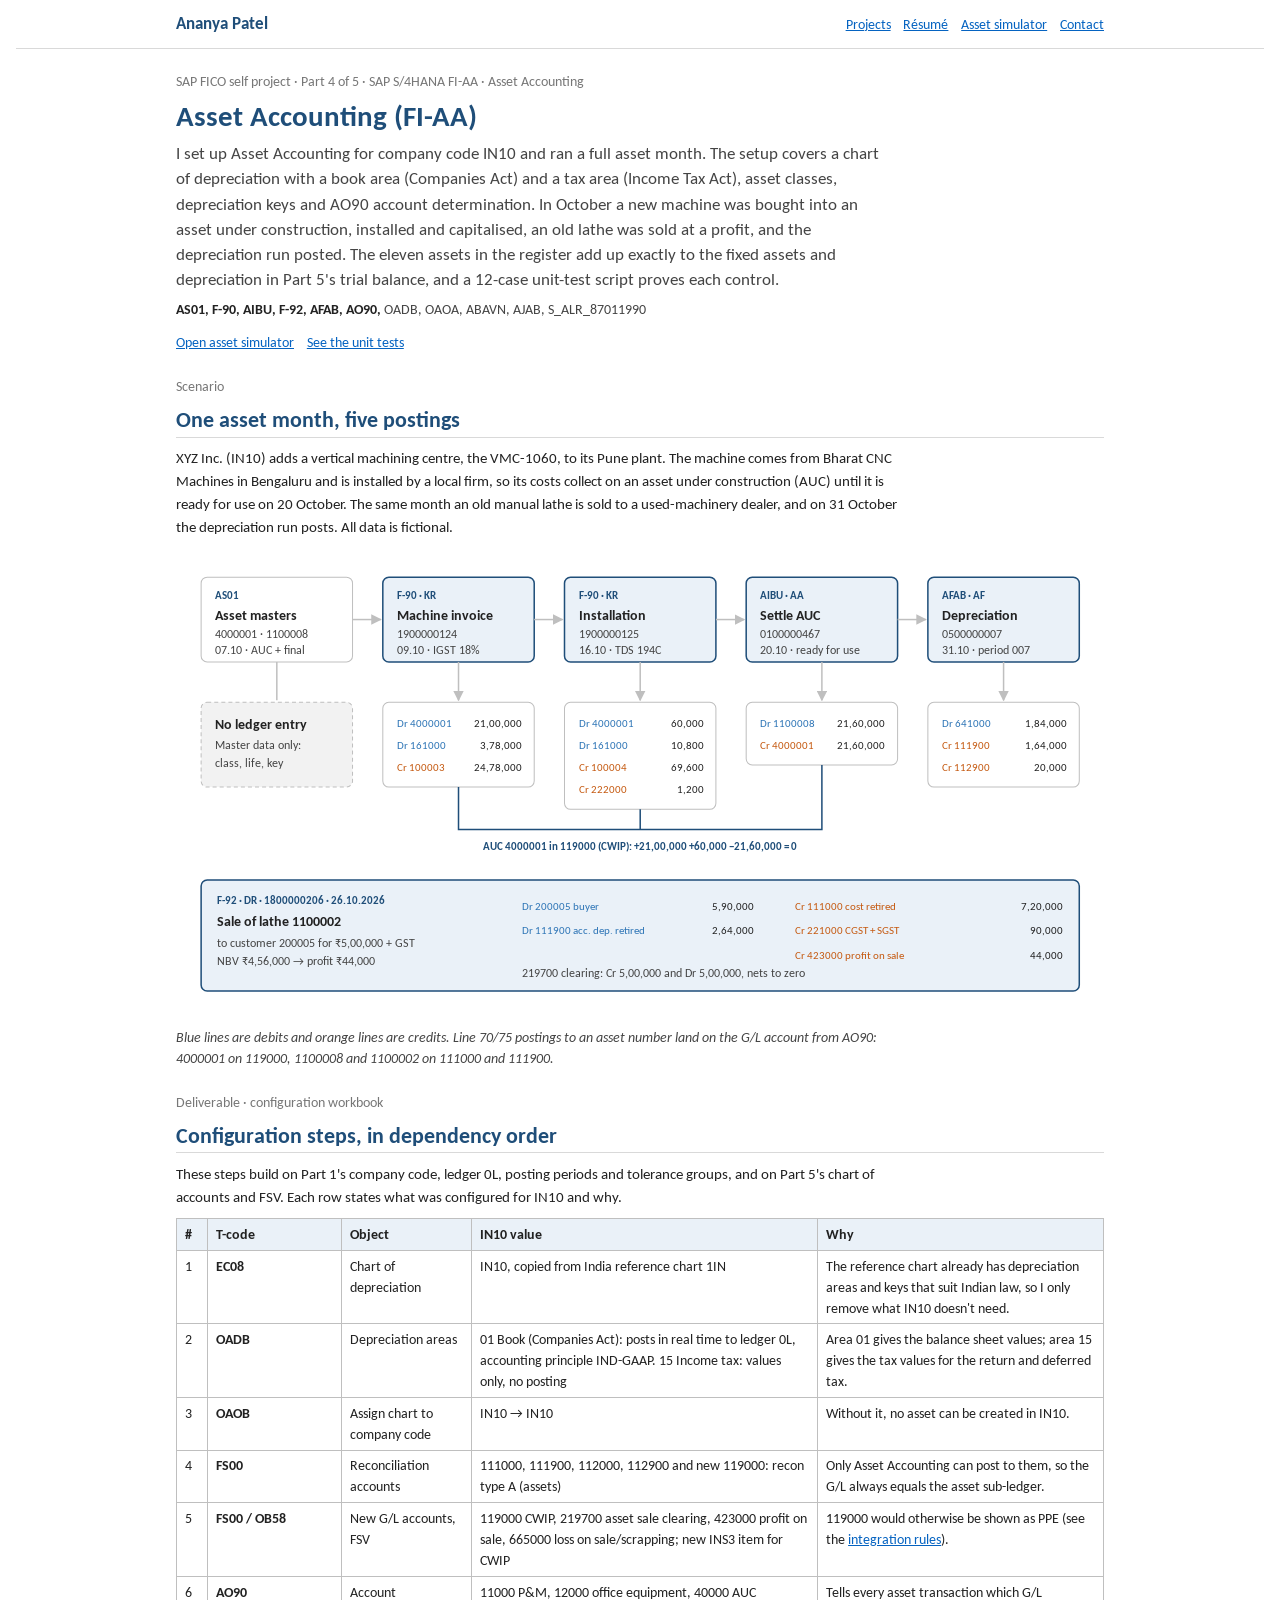
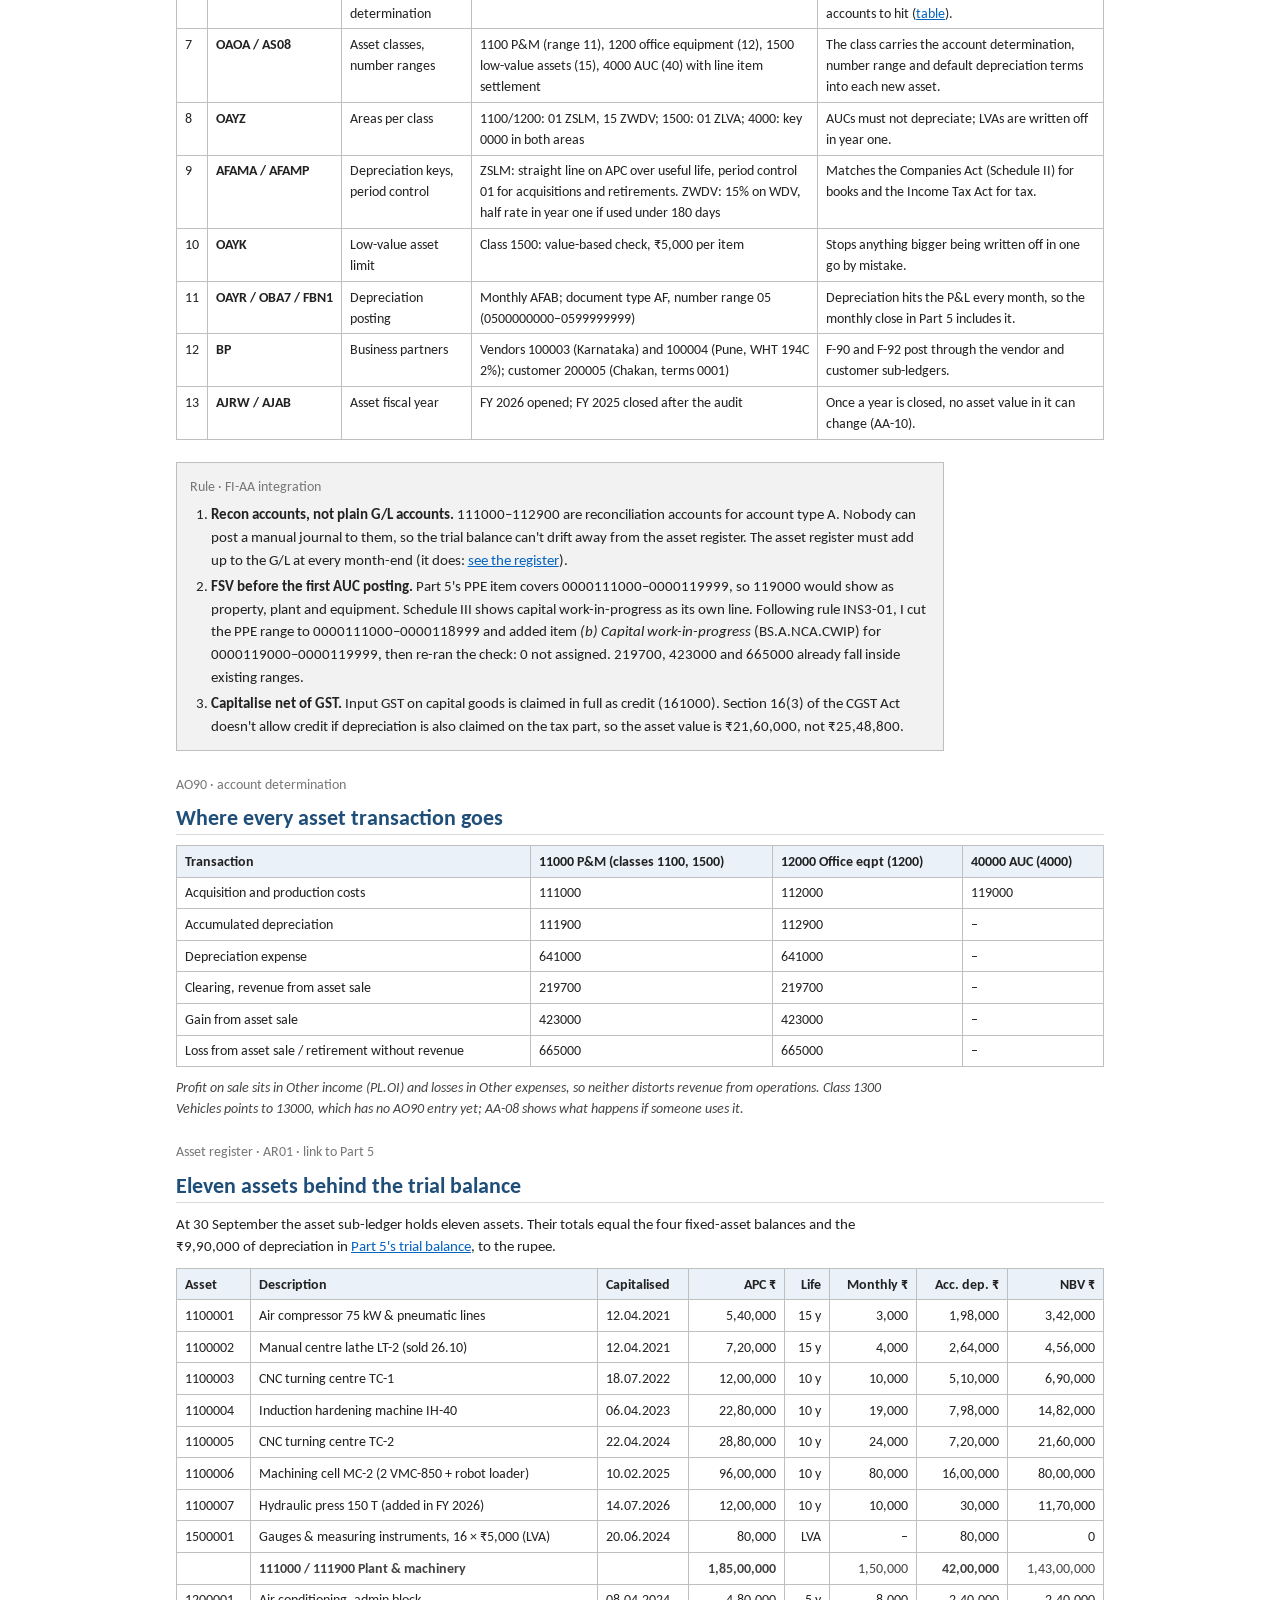
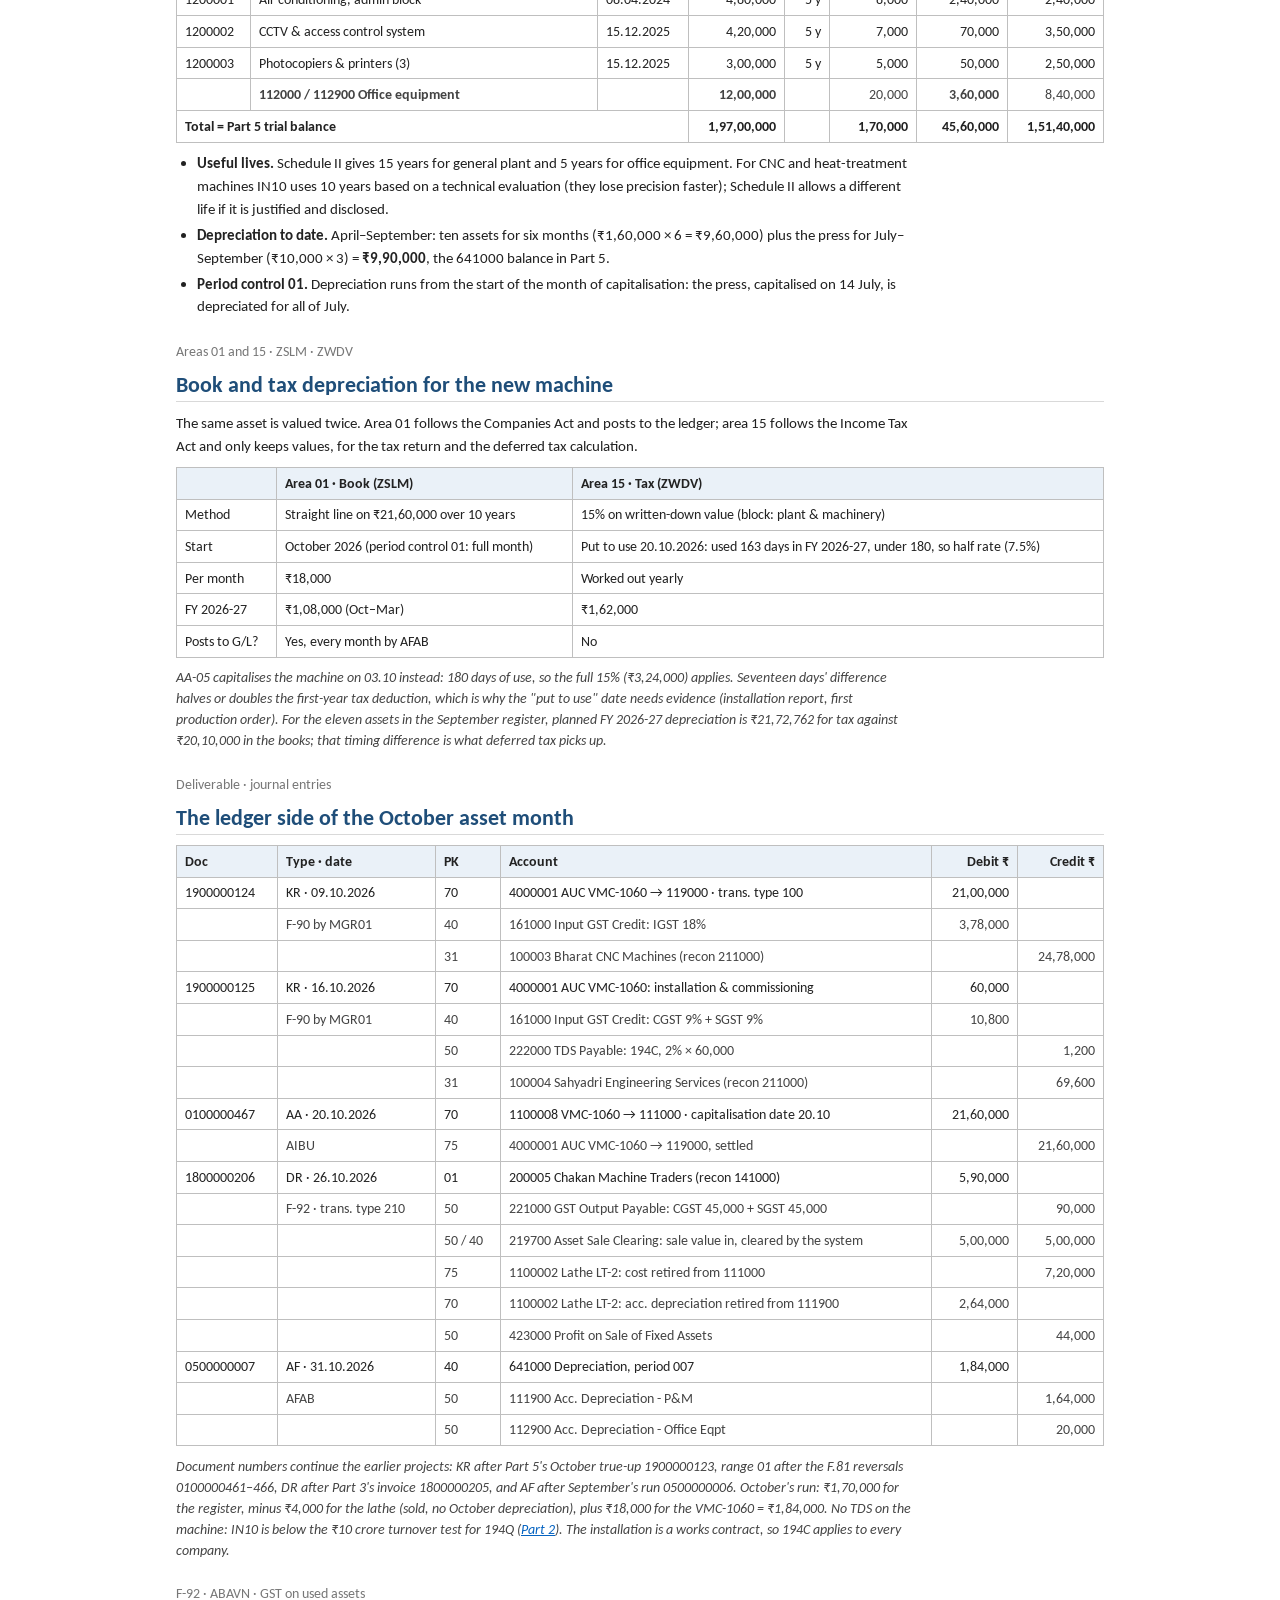
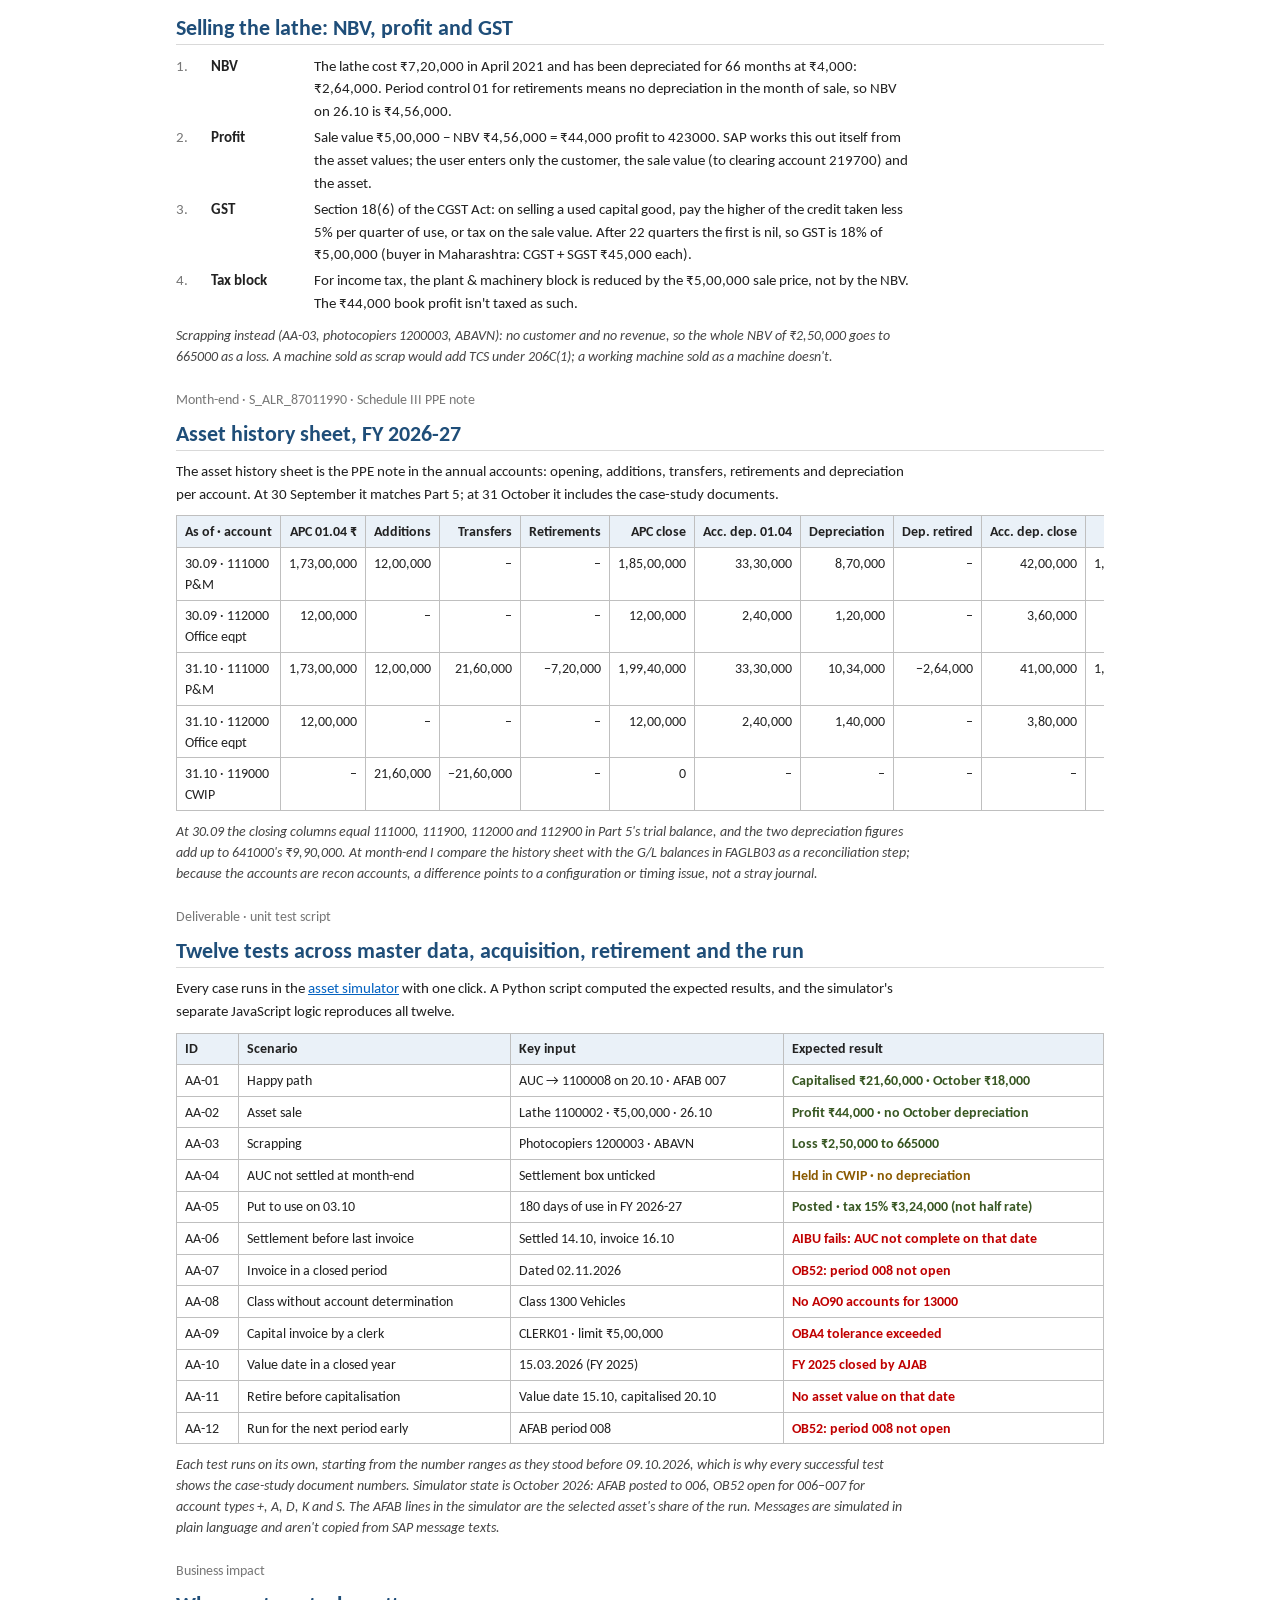
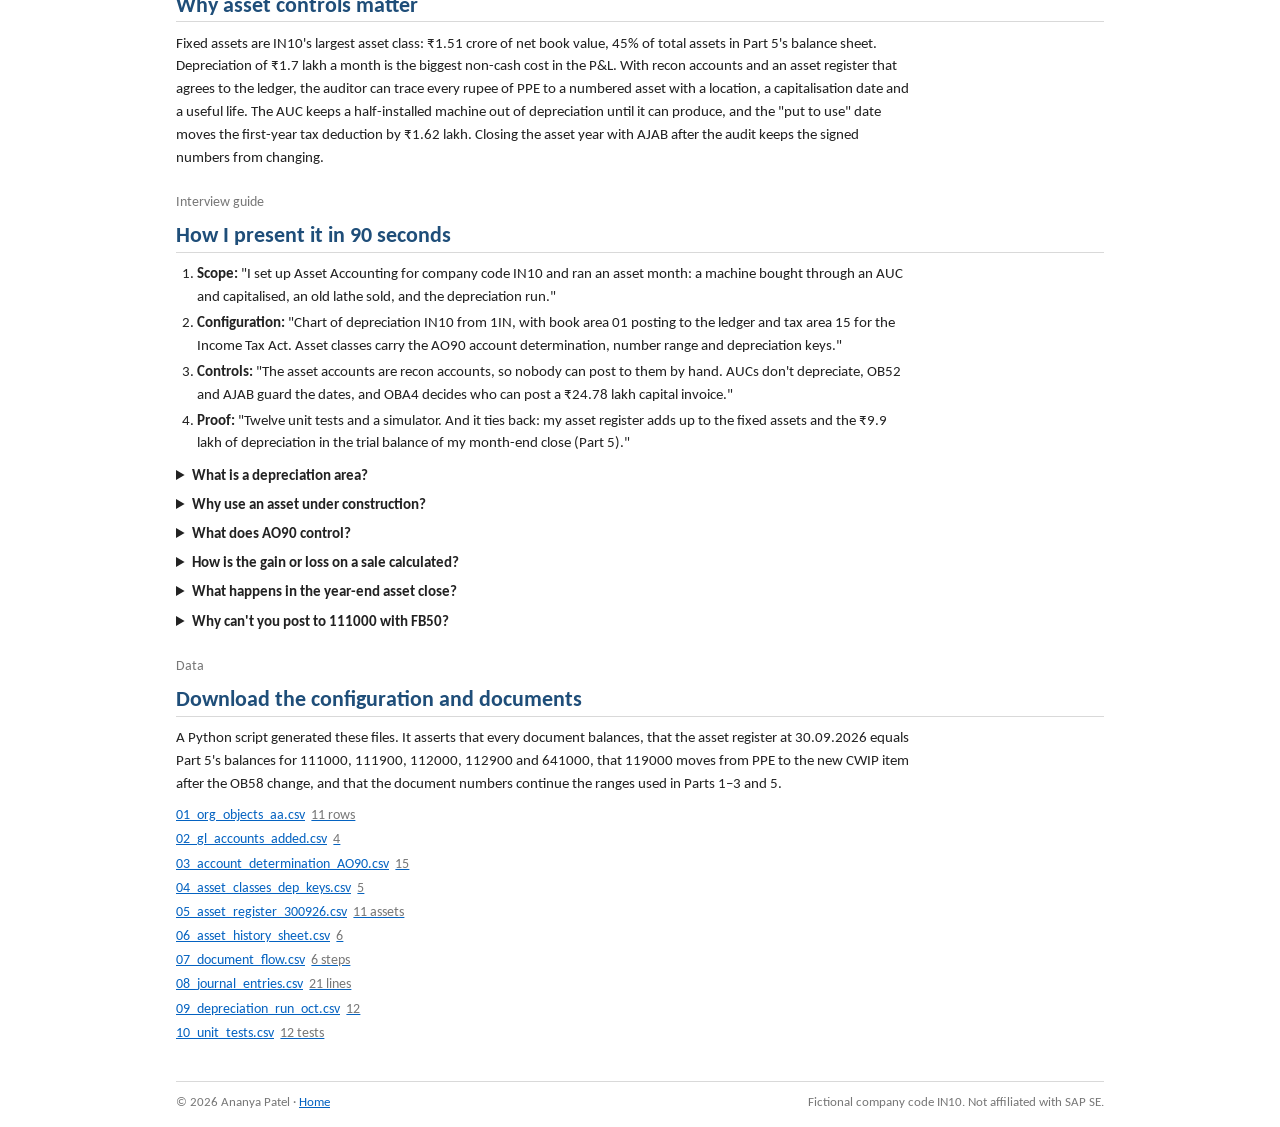
==== projects/asset-accounting/index.html @ 315d62d1 "Add Parts 3-4 and gold research, restructure as one SAP self project - Add order-to-cash and asset a" ====
<!doctype html>
<html lang="en">
<head>
<meta charset="utf-8">
<meta name="viewport" content="width=device-width, initial-scale=1, viewport-fit=cover">
<title>Asset Accounting · Ananya Patel</title>
<meta name="description" content="SAP S/4HANA case study: asset accounting for company code IN10, with chart of depreciation, book and tax areas, AO90 account determination, an asset bought through an AUC and settled, an asset sale, the AFAB depreciation run, an asset register tied to the trial balance and a 12-case unit-test script.">
<link rel="stylesheet" href="https://fonts.googleapis.com/css2?family=Carlito:ital,wght@0,400;0,700;1,400&display=swap">
<link rel="stylesheet" href="../../assets/css/style.css">
<script src="../../assets/js/main.js"></script>
<style>
  :root { --warning-text: #8a5a00; }
  @media (prefers-color-scheme: dark) { :root:not([data-theme="light"]) { --warning-text: #fab219; } }
  :root[data-theme="dark"] { --warning-text: #fab219; }
  .flow { min-width: 720px; display: block; width: 100%; height: auto; }
  .flow .box { fill: var(--surface); stroke: var(--rule-strong); stroke-width: 1; }
  .flow .box.key { fill: var(--accent-wash); stroke: var(--accent); stroke-width: 1.5; }
  .flow .box.ref { fill: var(--surface-2); stroke: var(--rule-strong); stroke-dasharray: 4 3; }
  .flow .t1 { fill: var(--ink); font: 600 14px var(--f-body); }
  .flow .t2 { fill: var(--ink-2); font: 400 12px var(--f-body); }
  .flow .tc { fill: var(--accent); font: 600 11px var(--f-mono); }
  .flow .m { fill: var(--ink); font: 400 11.5px var(--f-mono); }
  .flow .m.dr { fill: var(--debit); } .flow .m.cr { fill: var(--credit); }
  .flow .edge { stroke: var(--rule-strong); stroke-width: 1.5; fill: none; }
  .flow .edge.key { stroke: var(--accent); }
  .flow .arrow { fill: var(--rule-strong); }
  .res-posted { color: var(--good-text); font-weight: 600; }
  .res-warn { color: var(--warning-text); font-weight: 600; }
  .res-error { color: var(--critical); font-weight: 600; }
  table.data tr.sub td { color: var(--ink-2); }
  .flow .m { font-size: 10.5px; }
</style>
</head>
<body>

<header class="site-header">
  <div class="wrap">
    <a class="brand" href="../../">Ananya Patel<span>.</span></a>
    <nav class="nav" aria-label="Main">
      <a href="../../#projects">Projects</a>
      <a href="../../resume.html" class="hide-sm">Résumé</a>
      <a href="simulator.html">Asset simulator</a>
      <a href="../../#contact" class="hide-sm">Contact</a>
    </nav>
  </div>
</header>

<main>
  <section class="cs-hero">
    <div class="wrap">
      <p class="eyebrow">SAP FICO self project · Part 4 of 5 · SAP S/4HANA FI-AA · Asset Accounting</p>
      <h1>Asset Accounting (FI-AA)</h1>
      <p class="muted prose" style="font-size:var(--t-lg)">I set up Asset Accounting for company code IN10 and ran a full asset month. The setup covers a chart of depreciation with a book area (Companies Act) and a tax area (Income Tax Act), asset classes, depreciation keys and AO90 account determination. In October a new machine was bought into an asset under construction, installed and capitalised, an old lathe was sold at a profit, and the depreciation run posted. The eleven assets in the register add up exactly to the fixed assets and depreciation in Part 5's trial balance, and a 12-case unit-test script proves each control.</p>
      <div class="cs-meta">
        <span class="chip strong">AS01</span><span class="chip strong">F-90</span><span class="chip strong">AIBU</span><span class="chip strong">F-92</span><span class="chip strong">AFAB</span>
        <span class="chip strong">AO90</span><span class="chip">OADB</span><span class="chip">OAOA</span><span class="chip">ABAVN</span><span class="chip">AJAB</span><span class="chip">S_ALR_87011990</span>
      </div>
      <div class="hero-actions">
        <a class="btn btn-primary" href="simulator.html">Open asset simulator</a>
        <a class="btn btn-ghost" href="#tests">See the unit tests</a>
      </div>
    </div>
  </section>

  <div class="wrap cs-layout">
    <nav class="toc" aria-label="On this page">
      <a href="#flow">Document flow</a>
      <a href="#workbook">Configuration workbook</a>
      <a href="#rules">Integration rules</a>
      <a href="#ao90">Account determination</a>
      <a href="#register">Asset register</a>
      <a href="#depreciation">Book vs tax depreciation</a>
      <a href="#postings">Journal entries</a>
      <a href="#sale">Asset sale</a>
      <a href="#history">Asset history sheet</a>
      <a href="#tests">Unit test script</a>
      <a href="#business">Business impact</a>
      <a href="#interview">Interview guide</a>
      <a href="#data">Data</a>
    </nav>

    <article>
      <!-- ============================================================ -->
      <div class="cs-section" id="flow">
        <p class="eyebrow">Scenario</p>
        <h2>One asset month, five postings</h2>
        <p>XYZ Inc. (IN10) adds a vertical machining centre, the VMC-1060, to its Pune plant. The machine comes from Bharat CNC Machines in Bengaluru and is installed by a local firm, so its costs collect on an asset under construction (AUC) until it is ready for use on 20 October. The same month an old manual lathe is sold to a used-machinery dealer, and on 31 October the depreciation run posts. All data is fictional.</p>
        <div class="table-wrap" style="padding:var(--s-4)">
          <svg class="flow" viewBox="0 0 894 440" role="img" aria-labelledby="flow-title flow-desc">
            <title id="flow-title">Asset accounting documents for October 2026</title>
            <desc id="flow-desc">Asset masters are created with AS01 and make no ledger entry. The machine invoice 1900000124 debits AUC 4000001 21,00,000 and input GST 3,78,000 and credits vendor 100003 24,78,000. The installation invoice 1900000125 debits the AUC 60,000 and input GST 10,800 and credits the vendor 69,600 and TDS payable 1,200. Settlement 0100000467 moves 21,60,000 from the AUC to asset 1100008, so capital work-in-progress returns to zero. The depreciation run 0500000007 debits depreciation 1,84,000. Separately, sale 1800000206 debits the buyer 5,90,000, retires the lathe's cost of 7,20,000 and accumulated depreciation of 2,64,000, credits output GST 90,000 and books a profit of 44,000.</desc>
            <defs><marker id="ah" viewBox="0 0 10 10" refX="9" refY="5" markerWidth="7" markerHeight="7" orient="auto-start-reverse"><path class="arrow" d="M0,0 L10,5 L0,10 z"/></marker></defs>

            <rect class="box" x="12" y="16" width="150" height="84" rx="6"/>
            <text class="tc" x="26" y="38">AS01</text>
            <text class="t1" x="26" y="58">Asset masters</text>
            <text class="t2" x="26" y="76">4000001 · 1100008</text>
            <text class="t2" x="26" y="92">07.10 · AUC + final</text>

            <path class="edge" d="M162 58 H190" marker-end="url(#ah)"/>
            <rect class="box key" x="192" y="16" width="150" height="84" rx="6"/>
            <text class="tc" x="206" y="38">F-90 · KR</text>
            <text class="t1" x="206" y="58">Machine invoice</text>
            <text class="t2" x="206" y="76">1900000124</text>
            <text class="t2" x="206" y="92">09.10 · IGST 18%</text>

            <path class="edge" d="M342 58 H370" marker-end="url(#ah)"/>
            <rect class="box key" x="372" y="16" width="150" height="84" rx="6"/>
            <text class="tc" x="386" y="38">F-90 · KR</text>
            <text class="t1" x="386" y="58">Installation</text>
            <text class="t2" x="386" y="76">1900000125</text>
            <text class="t2" x="386" y="92">16.10 · TDS 194C</text>

            <path class="edge" d="M522 58 H550" marker-end="url(#ah)"/>
            <rect class="box key" x="552" y="16" width="150" height="84" rx="6"/>
            <text class="tc" x="566" y="38">AIBU · AA</text>
            <text class="t1" x="566" y="58">Settle AUC</text>
            <text class="t2" x="566" y="76">0100000467</text>
            <text class="t2" x="566" y="92">20.10 · ready for use</text>

            <path class="edge" d="M702 58 H730" marker-end="url(#ah)"/>
            <rect class="box key" x="732" y="16" width="150" height="84" rx="6"/>
            <text class="tc" x="746" y="38">AFAB · AF</text>
            <text class="t1" x="746" y="58">Depreciation</text>
            <text class="t2" x="746" y="76">0500000007</text>
            <text class="t2" x="746" y="92">31.10 · period 007</text>

            <path class="edge" d="M87 100 V138"/>
            <rect class="box ref" x="12" y="140" width="150" height="84" rx="6"/>
            <text class="t1" x="26" y="166">No ledger entry</text>
            <text class="t2" x="26" y="186">Master data only:</text>
            <text class="t2" x="26" y="204">class, life, key</text>

            <path class="edge" d="M267 100 V138" marker-end="url(#ah)"/>
            <rect class="box" x="192" y="140" width="150" height="84" rx="6"/>
            <text class="m dr" x="206" y="164">Dr 4000001</text><text class="m" x="330" y="164" text-anchor="end">21,00,000</text>
            <text class="m dr" x="206" y="186">Dr 161000</text><text class="m" x="330" y="186" text-anchor="end">3,78,000</text>
            <text class="m cr" x="206" y="208">Cr 100003</text><text class="m" x="330" y="208" text-anchor="end">24,78,000</text>

            <path class="edge" d="M447 100 V138" marker-end="url(#ah)"/>
            <rect class="box" x="372" y="140" width="150" height="106" rx="6"/>
            <text class="m dr" x="386" y="164">Dr 4000001</text><text class="m" x="510" y="164" text-anchor="end">60,000</text>
            <text class="m dr" x="386" y="186">Dr 161000</text><text class="m" x="510" y="186" text-anchor="end">10,800</text>
            <text class="m cr" x="386" y="208">Cr 100004</text><text class="m" x="510" y="208" text-anchor="end">69,600</text>
            <text class="m cr" x="386" y="230">Cr 222000</text><text class="m" x="510" y="230" text-anchor="end">1,200</text>

            <path class="edge" d="M627 100 V138" marker-end="url(#ah)"/>
            <rect class="box" x="552" y="140" width="150" height="62" rx="6"/>
            <text class="m dr" x="566" y="164">Dr 1100008</text><text class="m" x="690" y="164" text-anchor="end">21,60,000</text>
            <text class="m cr" x="566" y="186">Cr 4000001</text><text class="m" x="690" y="186" text-anchor="end">21,60,000</text>

            <path class="edge" d="M807 100 V138" marker-end="url(#ah)"/>
            <rect class="box" x="732" y="140" width="150" height="84" rx="6"/>
            <text class="m dr" x="746" y="164">Dr 641000</text><text class="m" x="870" y="164" text-anchor="end">1,84,000</text>
            <text class="m cr" x="746" y="186">Cr 111900</text><text class="m" x="870" y="186" text-anchor="end">1,64,000</text>
            <text class="m cr" x="746" y="208">Cr 112900</text><text class="m" x="870" y="208" text-anchor="end">20,000</text>

            <path class="edge key" d="M267 224 V266 H627 V202"/>
            <path class="edge key" d="M447 246 V266"/>
            <text class="tc" x="447" y="286" text-anchor="middle">AUC 4000001 in 119000 (CWIP): +21,00,000 +60,000 −21,60,000 = 0</text>

            <rect class="box key" x="12" y="316" width="870" height="110" rx="6"/>
            <text class="tc" x="28" y="340">F-92 · DR · 1800000206 · 26.10.2026</text>
            <text class="t1" x="28" y="362">Sale of lathe 1100002</text>
            <text class="t2" x="28" y="382">to customer 200005 for ₹5,00,000 + GST</text>
            <text class="t2" x="28" y="400">NBV ₹4,56,000 → profit ₹44,000</text>
            <text class="m dr" x="330" y="346">Dr 200005 buyer</text><text class="m" x="560" y="346" text-anchor="end">5,90,000</text>
            <text class="m dr" x="330" y="370">Dr 111900 acc. dep. retired</text><text class="m" x="560" y="370" text-anchor="end">2,64,000</text>
            <text class="m cr" x="600" y="346">Cr 111000 cost retired</text><text class="m" x="866" y="346" text-anchor="end">7,20,000</text>
            <text class="m cr" x="600" y="370">Cr 221000 CGST + SGST</text><text class="m" x="866" y="370" text-anchor="end">90,000</text>
            <text class="m cr" x="600" y="394">Cr 423000 profit on sale</text><text class="m" x="866" y="394" text-anchor="end">44,000</text>
            <text class="t2" x="330" y="412">219700 clearing: Cr 5,00,000 and Dr 5,00,000, nets to zero</text>
          </svg>
        </div>
        <p class="note">Blue lines are debits and orange lines are credits. Line 70/75 postings to an asset number land on the G/L account from AO90: 4000001 on 119000, 1100008 and 1100002 on 111000 and 111900.</p>
      </div>

      <!-- ============================================================ -->
      <div class="cs-section" id="workbook">
        <p class="eyebrow">Deliverable · configuration workbook</p>
        <h2>Configuration steps, in dependency order</h2>
        <p>These steps build on Part 1's company code, ledger 0L, posting periods and tolerance groups, and on Part 5's chart of accounts and FSV. Each row states what was configured for IN10 and why.</p>
        <div class="table-wrap"><table class="data">
          <thead><tr><th>#</th><th>T-code</th><th>Object</th><th>IN10 value</th><th>Why</th></tr></thead>
          <tbody>
            <tr><td>1</td><td class="tc">EC08</td><td>Chart of depreciation</td><td>IN10, copied from India reference chart 1IN</td><td>The reference chart already has depreciation areas and keys that suit Indian law, so I only remove what IN10 doesn't need.</td></tr>
            <tr><td>2</td><td class="tc">OADB</td><td>Depreciation areas</td><td>01 Book (Companies Act): posts in real time to ledger 0L, accounting principle IND-GAAP. 15 Income tax: values only, no posting</td><td>Area 01 gives the balance sheet values; area 15 gives the tax values for the return and deferred tax.</td></tr>
            <tr><td>3</td><td class="tc">OAOB</td><td>Assign chart to company code</td><td>IN10 → IN10</td><td>Without it, no asset can be created in IN10.</td></tr>
            <tr><td>4</td><td class="tc">FS00</td><td>Reconciliation accounts</td><td>111000, 111900, 112000, 112900 and new 119000: recon type A (assets)</td><td>Only Asset Accounting can post to them, so the G/L always equals the asset sub-ledger.</td></tr>
            <tr><td>5</td><td class="tc">FS00 / OB58</td><td>New G/L accounts, FSV</td><td>119000 CWIP, 219700 asset sale clearing, 423000 profit on sale, 665000 loss on sale/scrapping; new INS3 item for CWIP</td><td>119000 would otherwise be shown as PPE (see the <a href="#rules">integration rules</a>).</td></tr>
            <tr><td>6</td><td class="tc">AO90</td><td>Account determination</td><td>11000 P&amp;M, 12000 office equipment, 40000 AUC</td><td>Tells every asset transaction which G/L accounts to hit (<a href="#ao90">table</a>).</td></tr>
            <tr><td>7</td><td class="tc">OAOA / AS08</td><td>Asset classes, number ranges</td><td>1100 P&amp;M (range 11), 1200 office equipment (12), 1500 low-value assets (15), 4000 AUC (40) with line item settlement</td><td>The class carries the account determination, number range and default depreciation terms into each new asset.</td></tr>
            <tr><td>8</td><td class="tc">OAYZ</td><td>Areas per class</td><td>1100/1200: 01 ZSLM, 15 ZWDV; 1500: 01 ZLVA; 4000: key 0000 in both areas</td><td>AUCs must not depreciate; LVAs are written off in year one.</td></tr>
            <tr><td>9</td><td class="tc">AFAMA / AFAMP</td><td>Depreciation keys, period control</td><td>ZSLM: straight line on APC over useful life, period control 01 for acquisitions and retirements. ZWDV: 15% on WDV, half rate in year one if used under 180 days</td><td>Matches the Companies Act (Schedule II) for books and the Income Tax Act for tax.</td></tr>
            <tr><td>10</td><td class="tc">OAYK</td><td>Low-value asset limit</td><td>Class 1500: value-based check, ₹5,000 per item</td><td>Stops anything bigger being written off in one go by mistake.</td></tr>
            <tr><td>11</td><td class="tc">OAYR / OBA7 / FBN1</td><td>Depreciation posting</td><td>Monthly AFAB; document type AF, number range 05 (0500000000–0599999999)</td><td>Depreciation hits the P&amp;L every month, so the monthly close in Part 5 includes it.</td></tr>
            <tr><td>12</td><td class="tc">BP</td><td>Business partners</td><td>Vendors 100003 (Karnataka) and 100004 (Pune, WHT 194C 2%); customer 200005 (Chakan, terms 0001)</td><td>F-90 and F-92 post through the vendor and customer sub-ledgers.</td></tr>
            <tr><td>13</td><td class="tc">AJRW / AJAB</td><td>Asset fiscal year</td><td>FY 2026 opened; FY 2025 closed after the audit</td><td>Once a year is closed, no asset value in it can change (AA-10).</td></tr>
          </tbody>
        </table></div>
      </div>

      <!-- ============================================================ -->
      <div class="cs-section" id="rules">
        <div class="callout">
          <p class="eyebrow">Rule · FI-AA integration</p>
          <ol>
            <li><b>Recon accounts, not plain G/L accounts.</b> 111000–112900 are reconciliation accounts for account type A. Nobody can post a manual journal to them, so the trial balance can't drift away from the asset register. The asset register must add up to the G/L at every month-end (it does: <a href="#register">see the register</a>).</li>
            <li><b>FSV before the first AUC posting.</b> Part 5's PPE item covers 0000111000–0000119999, so 119000 would show as property, plant and equipment. Schedule III shows capital work-in-progress as its own line. Following rule INS3-01, I cut the PPE range to 0000111000–0000118999 and added item <i>(b) Capital work-in-progress</i> (BS.A.NCA.CWIP) for 0000119000–0000119999, then re-ran the check: 0 not assigned. 219700, 423000 and 665000 already fall inside existing ranges.</li>
            <li><b>Capitalise net of GST.</b> Input GST on capital goods is claimed in full as credit (161000). Section 16(3) of the CGST Act doesn't allow credit if depreciation is also claimed on the tax part, so the asset value is ₹21,60,000, not ₹25,48,800.</li>
          </ol>
        </div>
      </div>

      <!-- ============================================================ -->
      <div class="cs-section" id="ao90">
        <p class="eyebrow">AO90 · account determination</p>
        <h2>Where every asset transaction goes</h2>
        <div class="table-wrap"><table class="data">
          <thead><tr><th>Transaction</th><th>11000 P&amp;M (classes 1100, 1500)</th><th>12000 Office eqpt (1200)</th><th>40000 AUC (4000)</th></tr></thead>
          <tbody>
            <tr><td>Acquisition and production costs</td><td class="acct">111000</td><td class="acct">112000</td><td class="acct">119000</td></tr>
            <tr><td>Accumulated depreciation</td><td class="acct">111900</td><td class="acct">112900</td><td>–</td></tr>
            <tr><td>Depreciation expense</td><td class="acct">641000</td><td class="acct">641000</td><td>–</td></tr>
            <tr><td>Clearing, revenue from asset sale</td><td class="acct">219700</td><td class="acct">219700</td><td>–</td></tr>
            <tr><td>Gain from asset sale</td><td class="acct">423000</td><td class="acct">423000</td><td>–</td></tr>
            <tr><td>Loss from asset sale / retirement without revenue</td><td class="acct">665000</td><td class="acct">665000</td><td>–</td></tr>
          </tbody>
        </table></div>
        <p class="note">Profit on sale sits in Other income (PL.OI) and losses in Other expenses, so neither distorts revenue from operations. Class 1300 Vehicles points to 13000, which has no AO90 entry yet; AA-08 shows what happens if someone uses it.</p>
      </div>

      <!-- ============================================================ -->
      <div class="cs-section" id="register">
        <p class="eyebrow">Asset register · AR01 · link to Part 5</p>
        <h2>Eleven assets behind the trial balance</h2>
        <p>At 30 September the asset sub-ledger holds eleven assets. Their totals equal the four fixed-asset balances and the ₹9,90,000 of depreciation in <a href="../fsv-month-end-close/#data">Part 5's trial balance</a>, to the rupee.</p>
        <div class="table-wrap"><table class="data">
          <thead><tr><th>Asset</th><th>Description</th><th>Capitalised</th><th class="num">APC ₹</th><th class="num">Life</th><th class="num">Monthly ₹</th><th class="num">Acc. dep. ₹</th><th class="num">NBV ₹</th></tr></thead>
          <tbody>
            <tr><td class="acct">1100001</td><td>Air compressor 75 kW &amp; pneumatic lines</td><td>12.04.2021</td><td class="num acct">5,40,000</td><td class="num">15 y</td><td class="num acct">3,000</td><td class="num acct">1,98,000</td><td class="num acct">3,42,000</td></tr>
            <tr><td class="acct">1100002</td><td>Manual centre lathe LT-2 (sold 26.10)</td><td>12.04.2021</td><td class="num acct">7,20,000</td><td class="num">15 y</td><td class="num acct">4,000</td><td class="num acct">2,64,000</td><td class="num acct">4,56,000</td></tr>
            <tr><td class="acct">1100003</td><td>CNC turning centre TC-1</td><td>18.07.2022</td><td class="num acct">12,00,000</td><td class="num">10 y</td><td class="num acct">10,000</td><td class="num acct">5,10,000</td><td class="num acct">6,90,000</td></tr>
            <tr><td class="acct">1100004</td><td>Induction hardening machine IH-40</td><td>06.04.2023</td><td class="num acct">22,80,000</td><td class="num">10 y</td><td class="num acct">19,000</td><td class="num acct">7,98,000</td><td class="num acct">14,82,000</td></tr>
            <tr><td class="acct">1100005</td><td>CNC turning centre TC-2</td><td>22.04.2024</td><td class="num acct">28,80,000</td><td class="num">10 y</td><td class="num acct">24,000</td><td class="num acct">7,20,000</td><td class="num acct">21,60,000</td></tr>
            <tr><td class="acct">1100006</td><td>Machining cell MC-2 (2 VMC-850 + robot loader)</td><td>10.02.2025</td><td class="num acct">96,00,000</td><td class="num">10 y</td><td class="num acct">80,000</td><td class="num acct">16,00,000</td><td class="num acct">80,00,000</td></tr>
            <tr><td class="acct">1100007</td><td>Hydraulic press 150 T (added in FY 2026)</td><td>14.07.2026</td><td class="num acct">12,00,000</td><td class="num">10 y</td><td class="num acct">10,000</td><td class="num acct">30,000</td><td class="num acct">11,70,000</td></tr>
            <tr><td class="acct">1500001</td><td>Gauges &amp; measuring instruments, 16 × ₹5,000 (LVA)</td><td>20.06.2024</td><td class="num acct">80,000</td><td class="num">LVA</td><td class="num acct">–</td><td class="num acct">80,000</td><td class="num acct">0</td></tr>
            <tr class="sub"><td></td><td><b>111000 / 111900 Plant &amp; machinery</b></td><td></td><td class="num acct"><b>1,85,00,000</b></td><td></td><td class="num acct">1,50,000</td><td class="num acct"><b>42,00,000</b></td><td class="num acct">1,43,00,000</td></tr>
            <tr><td class="acct">1200001</td><td>Air conditioning, admin block</td><td>08.04.2024</td><td class="num acct">4,80,000</td><td class="num">5 y</td><td class="num acct">8,000</td><td class="num acct">2,40,000</td><td class="num acct">2,40,000</td></tr>
            <tr><td class="acct">1200002</td><td>CCTV &amp; access control system</td><td>15.12.2025</td><td class="num acct">4,20,000</td><td class="num">5 y</td><td class="num acct">7,000</td><td class="num acct">70,000</td><td class="num acct">3,50,000</td></tr>
            <tr><td class="acct">1200003</td><td>Photocopiers &amp; printers (3)</td><td>15.12.2025</td><td class="num acct">3,00,000</td><td class="num">5 y</td><td class="num acct">5,000</td><td class="num acct">50,000</td><td class="num acct">2,50,000</td></tr>
            <tr class="sub"><td></td><td><b>112000 / 112900 Office equipment</b></td><td></td><td class="num acct"><b>12,00,000</b></td><td></td><td class="num acct">20,000</td><td class="num acct"><b>3,60,000</b></td><td class="num acct">8,40,000</td></tr>
          </tbody>
          <tfoot><tr><td colspan="3">Total = Part 5 trial balance</td><td class="num acct">1,97,00,000</td><td></td><td class="num acct">1,70,000</td><td class="num acct">45,60,000</td><td class="num acct">1,51,40,000</td></tr></tfoot>
        </table></div>
        <ul>
          <li><b>Useful lives.</b> Schedule II gives 15 years for general plant and 5 years for office equipment. For CNC and heat-treatment machines IN10 uses 10 years based on a technical evaluation (they lose precision faster); Schedule II allows a different life if it is justified and disclosed.</li>
          <li><b>Depreciation to date.</b> April–September: ten assets for six months (₹1,60,000 × 6 = ₹9,60,000) plus the press for July–September (₹10,000 × 3) = <b>₹9,90,000</b>, the 641000 balance in Part 5.</li>
          <li><b>Period control 01.</b> Depreciation runs from the start of the month of capitalisation: the press, capitalised on 14 July, is depreciated for all of July.</li>
        </ul>
      </div>

      <!-- ============================================================ -->
      <div class="cs-section" id="depreciation">
        <p class="eyebrow">Areas 01 and 15 · ZSLM · ZWDV</p>
        <h2>Book and tax depreciation for the new machine</h2>
        <p>The same asset is valued twice. Area 01 follows the Companies Act and posts to the ledger; area 15 follows the Income Tax Act and only keeps values, for the tax return and the deferred tax calculation.</p>
        <div class="table-wrap"><table class="data">
          <thead><tr><th></th><th>Area 01 · Book (ZSLM)</th><th>Area 15 · Tax (ZWDV)</th></tr></thead>
          <tbody>
            <tr><td>Method</td><td>Straight line on ₹21,60,000 over 10 years</td><td>15% on written-down value (block: plant &amp; machinery)</td></tr>
            <tr><td>Start</td><td>October 2026 (period control 01: full month)</td><td>Put to use 20.10.2026: used 163 days in FY 2026-27, under 180, so half rate (7.5%)</td></tr>
            <tr><td>Per month</td><td class="acct">₹18,000</td><td>Worked out yearly</td></tr>
            <tr><td>FY 2026-27</td><td class="acct">₹1,08,000 (Oct–Mar)</td><td class="acct">₹1,62,000</td></tr>
            <tr><td>Posts to G/L?</td><td>Yes, every month by AFAB</td><td>No</td></tr>
          </tbody>
        </table></div>
        <p class="note">AA-05 capitalises the machine on 03.10 instead: 180 days of use, so the full 15% (₹3,24,000) applies. Seventeen days' difference halves or doubles the first-year tax deduction, which is why the "put to use" date needs evidence (installation report, first production order). For the eleven assets in the September register, planned FY 2026-27 depreciation is ₹21,72,762 for tax against ₹20,10,000 in the books; that timing difference is what deferred tax picks up.</p>
      </div>

      <!-- ============================================================ -->
      <div class="cs-section" id="postings">
        <p class="eyebrow">Deliverable · journal entries</p>
        <h2>The ledger side of the October asset month</h2>
        <div class="table-wrap"><table class="data">
          <thead><tr><th>Doc</th><th>Type · date</th><th>PK</th><th>Account</th><th class="num">Debit ₹</th><th class="num">Credit ₹</th></tr></thead>
          <tbody>
            <tr><td class="acct">1900000124</td><td>KR · 09.10.2026</td><td class="acct">70</td><td><span class="acct">4000001</span> AUC VMC-1060 → 119000 · trans. type 100</td><td class="num acct">21,00,000</td><td></td></tr>
            <tr class="sub"><td></td><td>F-90 by MGR01</td><td class="acct">40</td><td><span class="acct">161000</span> Input GST Credit: IGST 18%</td><td class="num acct">3,78,000</td><td></td></tr>
            <tr class="sub"><td></td><td></td><td class="acct">31</td><td><span class="acct">100003</span> Bharat CNC Machines (recon 211000)</td><td></td><td class="num acct">24,78,000</td></tr>
            <tr><td class="acct">1900000125</td><td>KR · 16.10.2026</td><td class="acct">70</td><td><span class="acct">4000001</span> AUC VMC-1060: installation &amp; commissioning</td><td class="num acct">60,000</td><td></td></tr>
            <tr class="sub"><td></td><td>F-90 by MGR01</td><td class="acct">40</td><td><span class="acct">161000</span> Input GST Credit: CGST 9% + SGST 9%</td><td class="num acct">10,800</td><td></td></tr>
            <tr class="sub"><td></td><td></td><td class="acct">50</td><td><span class="acct">222000</span> TDS Payable: 194C, 2% × 60,000</td><td></td><td class="num acct">1,200</td></tr>
            <tr class="sub"><td></td><td></td><td class="acct">31</td><td><span class="acct">100004</span> Sahyadri Engineering Services (recon 211000)</td><td></td><td class="num acct">69,600</td></tr>
            <tr><td class="acct">0100000467</td><td>AA · 20.10.2026</td><td class="acct">70</td><td><span class="acct">1100008</span> VMC-1060 → 111000 · capitalisation date 20.10</td><td class="num acct">21,60,000</td><td></td></tr>
            <tr class="sub"><td></td><td>AIBU</td><td class="acct">75</td><td><span class="acct">4000001</span> AUC VMC-1060 → 119000, settled</td><td></td><td class="num acct">21,60,000</td></tr>
            <tr><td class="acct">1800000206</td><td>DR · 26.10.2026</td><td class="acct">01</td><td><span class="acct">200005</span> Chakan Machine Traders (recon 141000)</td><td class="num acct">5,90,000</td><td></td></tr>
            <tr class="sub"><td></td><td>F-92 · trans. type 210</td><td class="acct">50</td><td><span class="acct">221000</span> GST Output Payable: CGST 45,000 + SGST 45,000</td><td></td><td class="num acct">90,000</td></tr>
            <tr class="sub"><td></td><td></td><td class="acct">50 / 40</td><td><span class="acct">219700</span> Asset Sale Clearing: sale value in, cleared by the system</td><td class="num acct">5,00,000</td><td class="num acct">5,00,000</td></tr>
            <tr class="sub"><td></td><td></td><td class="acct">75</td><td><span class="acct">1100002</span> Lathe LT-2: cost retired from 111000</td><td></td><td class="num acct">7,20,000</td></tr>
            <tr class="sub"><td></td><td></td><td class="acct">70</td><td><span class="acct">1100002</span> Lathe LT-2: acc. depreciation retired from 111900</td><td class="num acct">2,64,000</td><td></td></tr>
            <tr class="sub"><td></td><td></td><td class="acct">50</td><td><span class="acct">423000</span> Profit on Sale of Fixed Assets</td><td></td><td class="num acct">44,000</td></tr>
            <tr><td class="acct">0500000007</td><td>AF · 31.10.2026</td><td class="acct">40</td><td><span class="acct">641000</span> Depreciation, period 007</td><td class="num acct">1,84,000</td><td></td></tr>
            <tr class="sub"><td></td><td>AFAB</td><td class="acct">50</td><td><span class="acct">111900</span> Acc. Depreciation - P&amp;M</td><td></td><td class="num acct">1,64,000</td></tr>
            <tr class="sub"><td></td><td></td><td class="acct">50</td><td><span class="acct">112900</span> Acc. Depreciation - Office Eqpt</td><td></td><td class="num acct">20,000</td></tr>
          </tbody>
        </table></div>
        <p class="note">Document numbers continue the earlier projects: KR after Part 5's October true-up 1900000123, range 01 after the F.81 reversals 0100000461–466, DR after Part 3's invoice 1800000205, and AF after September's run 0500000006. October's run: ₹1,70,000 for the register, minus ₹4,000 for the lathe (sold, no October depreciation), plus ₹18,000 for the VMC-1060 = ₹1,84,000. No TDS on the machine: IN10 is below the ₹10 crore turnover test for 194Q (<a href="../procure-to-pay/">Part 2</a>). The installation is a works contract, so 194C applies to every company.</p>
      </div>

      <!-- ============================================================ -->
      <div class="cs-section" id="sale">
        <p class="eyebrow">F-92 · ABAVN · GST on used assets</p>
        <h2>Selling the lathe: NBV, profit and GST</h2>
        <ol class="steps">
          <li><span class="tc">NBV</span><span>The lathe cost ₹7,20,000 in April 2021 and has been depreciated for 66 months at ₹4,000: ₹2,64,000. Period control 01 for retirements means no depreciation in the month of sale, so NBV on 26.10 is ₹4,56,000.</span></li>
          <li><span class="tc">Profit</span><span>Sale value ₹5,00,000 − NBV ₹4,56,000 = ₹44,000 profit to 423000. SAP works this out itself from the asset values; the user enters only the customer, the sale value (to clearing account 219700) and the asset.</span></li>
          <li><span class="tc">GST</span><span>Section 18(6) of the CGST Act: on selling a used capital good, pay the higher of the credit taken less 5% per quarter of use, or tax on the sale value. After 22 quarters the first is nil, so GST is 18% of ₹5,00,000 (buyer in Maharashtra: CGST + SGST ₹45,000 each).</span></li>
          <li><span class="tc">Tax block</span><span>For income tax, the plant &amp; machinery block is reduced by the ₹5,00,000 sale price, not by the NBV. The ₹44,000 book profit isn't taxed as such.</span></li>
        </ol>
        <p class="note">Scrapping instead (AA-03, photocopiers 1200003, ABAVN): no customer and no revenue, so the whole NBV of ₹2,50,000 goes to 665000 as a loss. A machine sold as <i>scrap</i> would add TCS under 206C(1); a working machine sold as a machine doesn't.</p>
      </div>

      <!-- ============================================================ -->
      <div class="cs-section" id="history">
        <p class="eyebrow">Month-end · S_ALR_87011990 · Schedule III PPE note</p>
        <h2>Asset history sheet, FY 2026-27</h2>
        <p>The asset history sheet is the PPE note in the annual accounts: opening, additions, transfers, retirements and depreciation per account. At 30 September it matches Part 5; at 31 October it includes the case-study documents.</p>
        <div class="table-wrap"><table class="data">
          <thead><tr><th>As of · account</th><th class="num">APC 01.04 ₹</th><th class="num">Additions</th><th class="num">Transfers</th><th class="num">Retirements</th><th class="num">APC close</th><th class="num">Acc. dep. 01.04</th><th class="num">Depreciation</th><th class="num">Dep. retired</th><th class="num">Acc. dep. close</th><th class="num">NBV</th></tr></thead>
          <tbody>
            <tr><td>30.09 · 111000 P&amp;M</td><td class="num acct">1,73,00,000</td><td class="num acct">12,00,000</td><td class="num acct">–</td><td class="num acct">–</td><td class="num acct">1,85,00,000</td><td class="num acct">33,30,000</td><td class="num acct">8,70,000</td><td class="num acct">–</td><td class="num acct">42,00,000</td><td class="num acct">1,43,00,000</td></tr>
            <tr><td>30.09 · 112000 Office eqpt</td><td class="num acct">12,00,000</td><td class="num acct">–</td><td class="num acct">–</td><td class="num acct">–</td><td class="num acct">12,00,000</td><td class="num acct">2,40,000</td><td class="num acct">1,20,000</td><td class="num acct">–</td><td class="num acct">3,60,000</td><td class="num acct">8,40,000</td></tr>
            <tr><td>31.10 · 111000 P&amp;M</td><td class="num acct">1,73,00,000</td><td class="num acct">12,00,000</td><td class="num acct">21,60,000</td><td class="num acct">−7,20,000</td><td class="num acct">1,99,40,000</td><td class="num acct">33,30,000</td><td class="num acct">10,34,000</td><td class="num acct">−2,64,000</td><td class="num acct">41,00,000</td><td class="num acct">1,58,40,000</td></tr>
            <tr><td>31.10 · 112000 Office eqpt</td><td class="num acct">12,00,000</td><td class="num acct">–</td><td class="num acct">–</td><td class="num acct">–</td><td class="num acct">12,00,000</td><td class="num acct">2,40,000</td><td class="num acct">1,40,000</td><td class="num acct">–</td><td class="num acct">3,80,000</td><td class="num acct">8,20,000</td></tr>
            <tr><td>31.10 · 119000 CWIP</td><td class="num acct">–</td><td class="num acct">21,60,000</td><td class="num acct">−21,60,000</td><td class="num acct">–</td><td class="num acct">0</td><td class="num acct">–</td><td class="num acct">–</td><td class="num acct">–</td><td class="num acct">–</td><td class="num acct">0</td></tr>
          </tbody>
        </table></div>
        <p class="note">At 30.09 the closing columns equal 111000, 111900, 112000 and 112900 in Part 5's trial balance, and the two depreciation figures add up to 641000's ₹9,90,000. At month-end I compare the history sheet with the G/L balances in FAGLB03 as a reconciliation step; because the accounts are recon accounts, a difference points to a configuration or timing issue, not a stray journal.</p>
      </div>

      <!-- ============================================================ -->
      <div class="cs-section" id="tests">
        <p class="eyebrow">Deliverable · unit test script</p>
        <h2>Twelve tests across master data, acquisition, retirement and the run</h2>
        <p>Every case runs in the <a href="simulator.html">asset simulator</a> with one click. A Python script computed the expected results, and the simulator's separate JavaScript logic reproduces all twelve.</p>
        <div class="table-wrap"><table class="data">
          <thead><tr><th>ID</th><th>Scenario</th><th>Key input</th><th>Expected result</th></tr></thead>
          <tbody>
            <tr><td class="acct">AA-01</td><td>Happy path</td><td>AUC → 1100008 on 20.10 · AFAB 007</td><td class="res-posted">Capitalised ₹21,60,000 · October ₹18,000</td></tr>
            <tr><td class="acct">AA-02</td><td>Asset sale</td><td>Lathe 1100002 · ₹5,00,000 · 26.10</td><td class="res-posted">Profit ₹44,000 · no October depreciation</td></tr>
            <tr><td class="acct">AA-03</td><td>Scrapping</td><td>Photocopiers 1200003 · ABAVN</td><td class="res-posted">Loss ₹2,50,000 to 665000</td></tr>
            <tr><td class="acct">AA-04</td><td>AUC not settled at month-end</td><td>Settlement box unticked</td><td class="res-warn">Held in CWIP · no depreciation</td></tr>
            <tr><td class="acct">AA-05</td><td>Put to use on 03.10</td><td>180 days of use in FY 2026-27</td><td class="res-posted">Posted · tax 15% ₹3,24,000 (not half rate)</td></tr>
            <tr><td class="acct">AA-06</td><td>Settlement before last invoice</td><td>Settled 14.10, invoice 16.10</td><td class="res-error">AIBU fails: AUC not complete on that date</td></tr>
            <tr><td class="acct">AA-07</td><td>Invoice in a closed period</td><td>Dated 02.11.2026</td><td class="res-error">OB52: period 008 not open</td></tr>
            <tr><td class="acct">AA-08</td><td>Class without account determination</td><td>Class 1300 Vehicles</td><td class="res-error">No AO90 accounts for 13000</td></tr>
            <tr><td class="acct">AA-09</td><td>Capital invoice by a clerk</td><td>CLERK01 · limit ₹5,00,000</td><td class="res-error">OBA4 tolerance exceeded</td></tr>
            <tr><td class="acct">AA-10</td><td>Value date in a closed year</td><td>15.03.2026 (FY 2025)</td><td class="res-error">FY 2025 closed by AJAB</td></tr>
            <tr><td class="acct">AA-11</td><td>Retire before capitalisation</td><td>Value date 15.10, capitalised 20.10</td><td class="res-error">No asset value on that date</td></tr>
            <tr><td class="acct">AA-12</td><td>Run for the next period early</td><td>AFAB period 008</td><td class="res-error">OB52: period 008 not open</td></tr>
          </tbody>
        </table></div>
        <p class="note">Each test runs on its own, starting from the number ranges as they stood before 09.10.2026, which is why every successful test shows the case-study document numbers. Simulator state is October 2026: AFAB posted to 006, OB52 open for 006–007 for account types +, A, D, K and S. The AFAB lines in the simulator are the selected asset's share of the run. Messages are simulated in plain language and aren't copied from SAP message texts.</p>
      </div>

      <!-- ============================================================ -->
      <div class="cs-section" id="business">
        <p class="eyebrow">Business impact</p>
        <h2>Why asset controls matter</h2>
        <p>Fixed assets are IN10's largest asset class: ₹1.51 crore of net book value, 45% of total assets in Part 5's balance sheet. Depreciation of ₹1.7 lakh a month is the biggest non-cash cost in the P&amp;L. With recon accounts and an asset register that agrees to the ledger, the auditor can trace every rupee of PPE to a numbered asset with a location, a capitalisation date and a useful life. The AUC keeps a half-installed machine out of depreciation until it can produce, and the "put to use" date moves the first-year tax deduction by ₹1.62 lakh. Closing the asset year with AJAB after the audit keeps the signed numbers from changing.</p>
      </div>

      <!-- ============================================================ -->
      <div class="cs-section" id="interview">
        <p class="eyebrow">Interview guide</p>
        <h2>How I present it in 90 seconds</h2>
        <ol>
          <li><b>Scope:</b> "I set up Asset Accounting for company code IN10 and ran an asset month: a machine bought through an AUC and capitalised, an old lathe sold, and the depreciation run."</li>
          <li><b>Configuration:</b> "Chart of depreciation IN10 from 1IN, with book area 01 posting to the ledger and tax area 15 for the Income Tax Act. Asset classes carry the AO90 account determination, number range and depreciation keys."</li>
          <li><b>Controls:</b> "The asset accounts are recon accounts, so nobody can post to them by hand. AUCs don't depreciate, OB52 and AJAB guard the dates, and OBA4 decides who can post a ₹24.78 lakh capital invoice."</li>
          <li><b>Proof:</b> "Twelve unit tests and a simulator. And it ties back: my asset register adds up to the fixed assets and the ₹9.9 lakh of depreciation in the trial balance of my month-end close (Part 5)."</li>
        </ol>
        <div class="qa">
          <details><summary>What is a depreciation area?</summary><p>A separate valuation of the same asset. Area 01 is the book value under the Companies Act and posts to the G/L; area 15 holds Income Tax Act values without posting. Each area has its own key, useful life and values.</p></details>
          <details><summary>Why use an asset under construction?</summary><p>While a machine is being installed, its costs aren't depreciable yet. Posting them to an AUC (depreciation key 0000, shown as capital work-in-progress) collects them in one place. IN10's AUC class manages line items, so when the machine is ready for use I enter a distribution rule in AIAB and settle with AIBU; depreciation on the final asset starts from that date. An AUC without line items would be moved with a transfer (ABUMN) instead.</p></details>
          <details><summary>What does AO90 control?</summary><p>For each account determination key it gives the G/L accounts for APC, accumulated depreciation, depreciation expense, and gains, losses and clearing on retirement. The asset class points to the key.</p></details>
          <details><summary>How is the gain or loss on a sale calculated?</summary><p>Sale value minus NBV on the value date. SAP retires the APC and accumulated depreciation (with depreciation up to the value date according to period control), compares them with the revenue and posts the difference to the gain or loss account.</p></details>
          <details><summary>What happens in the year-end asset close?</summary><p>AJRW opens the new asset fiscal year and carries values forward; it runs at the start of the year. AJAB closes the old year after the audit, so no posting can change it. Before AJAB: all AFAB runs posted, no AUC settlements pending, and the history sheet reconciled with the G/L.</p></details>
          <details><summary>Why can't you post to 111000 with FB50?</summary><p>It's a reconciliation account for account type A. Postings must come from Asset Accounting with an asset number, which keeps the sub-ledger and the G/L equal.</p></details>
        </div>
      </div>

      <!-- ============================================================ -->
      <div class="cs-section" id="data">
        <p class="eyebrow">Data</p>
        <h2>Download the configuration and documents</h2>
        <p>A Python script generated these files. It asserts that every document balances, that the asset register at 30.09.2026 equals Part 5's balances for 111000, 111900, 112000, 112900 and 641000, that 119000 moves from PPE to the new CWIP item after the OB58 change, and that the document numbers continue the ranges used in Parts 1–3 and 5.</p>
        <div class="downloads">
          <a href="data/01_org_objects_aa.csv">01_org_objects_aa.csv <span>11 rows</span></a>
          <a href="data/02_gl_accounts_added.csv">02_gl_accounts_added.csv <span>4</span></a>
          <a href="data/03_account_determination_AO90.csv">03_account_determination_AO90.csv <span>15</span></a>
          <a href="data/04_asset_classes_dep_keys.csv">04_asset_classes_dep_keys.csv <span>5</span></a>
          <a href="data/05_asset_register_300926.csv">05_asset_register_300926.csv <span>11 assets</span></a>
          <a href="data/06_asset_history_sheet.csv">06_asset_history_sheet.csv <span>6</span></a>
          <a href="data/07_document_flow.csv">07_document_flow.csv <span>6 steps</span></a>
          <a href="data/08_journal_entries.csv">08_journal_entries.csv <span>21 lines</span></a>
          <a href="data/09_depreciation_run_oct.csv">09_depreciation_run_oct.csv <span>12</span></a>
          <a href="data/10_unit_tests.csv">10_unit_tests.csv <span>12 tests</span></a>
        </div>
      </div>
    </article>
  </div>
</main>

<footer class="site-footer">
  <div class="wrap">
    <span>© <span data-year>2026</span> Ananya Patel · <a href="../../">Home</a></span>
    <span>Fictional company code IN10. Not affiliated with SAP SE.</span>
  </div>
</footer>
</body>
</html>
---- assets/css/style.css ----
/* Ananya Patel — portfolio. Plain, simple styling in Calibri. */
:root {
  color-scheme: light;
  --paper: #ffffff;
  --surface: #ffffff;
  --surface-2: #f2f2f2;
  --ink: #222222;
  --ink-2: #444444;
  --ink-3: #777777;
  --rule: #d9d9d9;
  --rule-strong: #bfbfbf;
  --accent: #1f4e79;
  --accent-ink: #ffffff;
  --accent-wash: #eaf1f8;
  --debit: #2e75b6;
  --credit: #c55a11;
  --good: #548235;
  --good-text: #385723;
  --critical: #c00000;
  --warning: #bf8f00;
  --shadow: none;

  --f-display: Calibri, Carlito, "Segoe UI", Arial, sans-serif;
  --f-body: Calibri, Carlito, "Segoe UI", Arial, sans-serif;
  --f-mono: Calibri, Carlito, "Segoe UI", Arial, sans-serif;

  --s-1: .2rem; --s-2: .4rem; --s-3: .6rem; --s-4: .8rem; --s-5: 1rem; --s-6: 1.4rem; --s-7: 1.8rem; --s-8: 2.4rem;
  --t-xs: .8rem; --t-sm: .875rem; --t-md: .95rem; --t-lg: 1.05rem; --t-xl: 1.2rem; --t-2xl: 1.35rem; --t-3xl: 1.8rem;
  --radius: 2px;
  --wrap: 58rem;
}

*, *::before, *::after { box-sizing: border-box; }
html { -webkit-text-size-adjust: 100%; }
body {
  margin: 0;
  background: var(--paper);
  color: var(--ink);
  font: 400 var(--t-md)/1.5 var(--f-body);
  padding-inline: 16px;
}
img { max-width: 100%; }
[hidden] { display: none !important; }
a { color: #0563c1; }
:focus-visible { outline: 2px solid var(--accent); outline-offset: 2px; }

.wrap { max-width: var(--wrap); margin-inline: auto; }
.prose { max-width: 44rem; }
.prose p, .prose li { color: var(--ink); }

h1, h2, h3, h4 { font-family: var(--f-display); line-height: 1.25; margin: 0; color: var(--accent); font-weight: 700; }
h1 { font-size: var(--t-3xl); }
h2 { font-size: var(--t-2xl); border-bottom: 1px solid var(--rule); padding-bottom: .2rem; }
h3 { font-size: var(--t-lg); color: var(--ink); }
h4 { font-size: var(--t-md); color: var(--ink); }
p { margin: 0; }
.eyebrow { font-size: var(--t-sm); color: var(--ink-3); }
.muted { color: var(--ink-2); }
.small { font-size: var(--t-sm); }
.mono, code, kbd { font-family: var(--f-mono); }
code { background: var(--surface-2); padding: 0 .25em; }
.num { font-variant-numeric: tabular-nums; text-align: right; white-space: nowrap; }

/* ---------- header ---------- */
.site-header { border-bottom: 1px solid var(--rule); }
.site-header .wrap { display: flex; align-items: center; gap: var(--s-4); min-height: 3rem; flex-wrap: wrap; }
.brand { font-weight: 700; font-size: var(--t-lg); color: var(--accent); text-decoration: none; }
.brand span { display: none; }
.nav { display: flex; gap: var(--s-4); margin-left: auto; flex-wrap: wrap; }
.nav a { font-size: var(--t-sm); }
.nav a[aria-current="page"] { color: var(--ink); text-decoration: none; font-weight: 700; }
.theme-btn[data-theme-toggle] { display: none; }
.theme-btn {
  border: 1px solid var(--rule-strong); background: var(--surface-2); color: var(--ink);
  font: 400 var(--t-xs)/1 var(--f-body); padding: .3rem .6rem; cursor: pointer;
}

/* ---------- sections ---------- */
section { padding-block: var(--s-7) 0; }
section > .wrap > header { display: grid; gap: var(--s-2); margin-bottom: var(--s-4); }
.site-footer { padding-block: var(--s-8) var(--s-5); color: var(--ink-3); font-size: var(--t-xs); }
.site-footer .wrap { border-top: 1px solid var(--rule); padding-top: var(--s-3); display: flex; gap: var(--s-4); flex-wrap: wrap; justify-content: space-between; }

/* ---------- hero ---------- */
.hero { padding-block: var(--s-6) 0; }
.hero .wrap { display: block; }
.hero-copy { display: grid; gap: var(--s-2); }
.hero-copy .lede { font-size: var(--t-md); color: var(--ink-2); max-width: 44rem; }
.hero-actions { display: flex; gap: var(--s-4); flex-wrap: wrap; margin-top: var(--s-2); }
.btn { font-size: var(--t-sm); }
.btn-primary, .btn-ghost { color: #0563c1; }

/* journal-entry box */
.je { border: 1px solid var(--rule-strong); font-size: var(--t-sm); overflow-x: auto; background: var(--surface); }
.je-head { display: flex; justify-content: space-between; gap: var(--s-3); padding: var(--s-2) var(--s-3); border-bottom: 1px solid var(--rule); color: var(--ink-2); font-size: var(--t-xs); flex-wrap: wrap; background: var(--surface-2); }
.je table { width: 100%; border-collapse: collapse; font-variant-numeric: tabular-nums; }
.je td, .je th { padding: .3rem var(--s-3); text-align: left; }
.je th { font-weight: 700; color: var(--ink-2); font-size: var(--t-xs); }
.je td:nth-child(n+3), .je th:nth-child(n+3) { text-align: right; }
.je tr.cr td:nth-child(2) { padding-left: 1.6rem; }
.je tfoot td { border-top: 1px solid var(--rule-strong); font-weight: 700; }
.je .ok { color: var(--good-text); }

/* ---------- about / skills ---------- */
.two-col { display: grid; grid-template-columns: minmax(0, 1fr) minmax(0, 1fr); gap: var(--s-7); }
@media (max-width: 760px) { .two-col { grid-template-columns: 1fr; gap: var(--s-5); } }
.skill-groups { display: grid; gap: var(--s-4); }
.skill-group { display: grid; gap: var(--s-1); }
.skill-group h3 { font-size: var(--t-md); }
.chips { display: block; font-size: var(--t-sm); color: var(--ink-2); }
.chip { display: inline; }
.chip:not(:last-child)::after { content: ", "; }
.chip.strong { font-weight: 700; color: var(--ink); }

/* ---------- timeline (experience / education) ---------- */
.timeline { display: grid; gap: var(--s-4); }
.tl-item { display: grid; grid-template-columns: 9rem minmax(0, 1fr); gap: var(--s-4); }
.tl-when { font-size: var(--t-sm); color: var(--ink-3); }
.tl-body { display: grid; gap: var(--s-1); }
.tl-body h3 { font-size: var(--t-md); }
.tl-body ul { margin: 0; padding-left: 1.2rem; }
@media (max-width: 640px) { .tl-item { grid-template-columns: 1fr; gap: 0; } }

/* ---------- projects ---------- */
.projects { display: grid; gap: var(--s-5); }
.project { display: grid; gap: var(--s-1); }
.project .p-num { display: none; }
.project .p-body { display: grid; gap: var(--s-1); }
.project .p-body h3 { font-size: var(--t-lg); color: var(--accent); }
.project .p-links { display: flex; flex-wrap: wrap; gap: var(--s-4); font-size: var(--t-sm); }
.status { display: none; }

/* ---------- contact ---------- */
.contact-list { display: grid; gap: var(--s-2); }
.contact-row { display: flex; gap: var(--s-3); align-items: center; flex-wrap: wrap; }
.contact-row .label { font-weight: 700; width: 5rem; }
.contact-row .value { overflow-wrap: anywhere; }
.copy-btn { display: none; }

/* ---------- case study ---------- */
.cs-hero { padding-block: var(--s-6) 0; }
.cs-hero .wrap { display: grid; gap: var(--s-2); }
.cs-meta { font-size: var(--t-sm); color: var(--ink-2); }
.cs-layout { display: block; }
.toc { display: none; }
.cs-section { padding-block: var(--s-6) 0; display: grid; gap: var(--s-3); }
.cs-section > p, .cs-section > ul, .cs-section > ol { max-width: 46rem; }
.cs-section ul, .cs-section ol { margin: 0; padding-left: 1.3rem; display: grid; gap: .2rem; }

.table-wrap { overflow-x: auto; }
table.data { width: 100%; border-collapse: collapse; font-size: var(--t-sm); }
table.data th, table.data td { padding: .3rem .5rem; text-align: left; vertical-align: top; border: 1px solid var(--rule-strong); }
table.data thead th { font-weight: 700; background: var(--accent-wash); color: var(--ink); white-space: nowrap; }
table.data td.num, table.data th.num { text-align: right; }
table.data tfoot td { font-weight: 700; }
table.data .tc { font-weight: 700; white-space: nowrap; }
table.data .acct { white-space: nowrap; }
.lvl-2 td:first-child { padding-left: 1.3rem; }
.lvl-3 td:first-child { padding-left: 2.1rem; }
.lvl-4 td:first-child { padding-left: 2.9rem; }
.lvl-5 td:first-child { padding-left: 3.7rem; }
tr.head-row td { font-weight: 700; }

.callout { border: 1px solid var(--rule-strong); background: var(--surface-2); padding: var(--s-4); display: grid; gap: var(--s-2); max-width: 48rem; }
.callout ol { margin: 0; padding-left: 1.3rem; display: grid; gap: .2rem; }
.note { font-size: var(--t-sm); color: var(--ink-2); font-style: italic; max-width: 46rem; }

.steps { counter-reset: step; display: grid; gap: .3rem; max-width: 48rem; }
.steps li { list-style: none; counter-increment: step; display: grid; grid-template-columns: 1.8rem 6rem minmax(0, 1fr); gap: var(--s-2); }
.steps li::before { content: counter(step) "."; color: var(--ink-3); }
.steps .tc { font-weight: 700; }
.steps.cs-section, ol.steps { padding: 0; margin: 0; }
@media (max-width: 560px) { .steps li { grid-template-columns: 1.8rem minmax(0, 1fr); } .steps li > span:last-child { grid-column: 2; } }

.qa { display: grid; gap: var(--s-2); max-width: 46rem; }
.qa summary { cursor: pointer; font-weight: 700; }
.qa details p { margin: var(--s-1) 0 0 1rem; color: var(--ink-2); }

.downloads { display: grid; gap: .2rem; }
.downloads a { display: flex; gap: var(--s-2); font-size: var(--t-sm); }
.downloads a span { color: var(--ink-3); }

.placeholder { border: 1px dashed var(--rule-strong); padding: var(--s-5); text-align: center; color: var(--ink-3); font-size: var(--t-sm); }
.parts { display: grid; gap: var(--s-5); padding-left: var(--s-5); border-left: 2px solid var(--rule); }
.self-project h3 { font-size: var(--t-xl); }
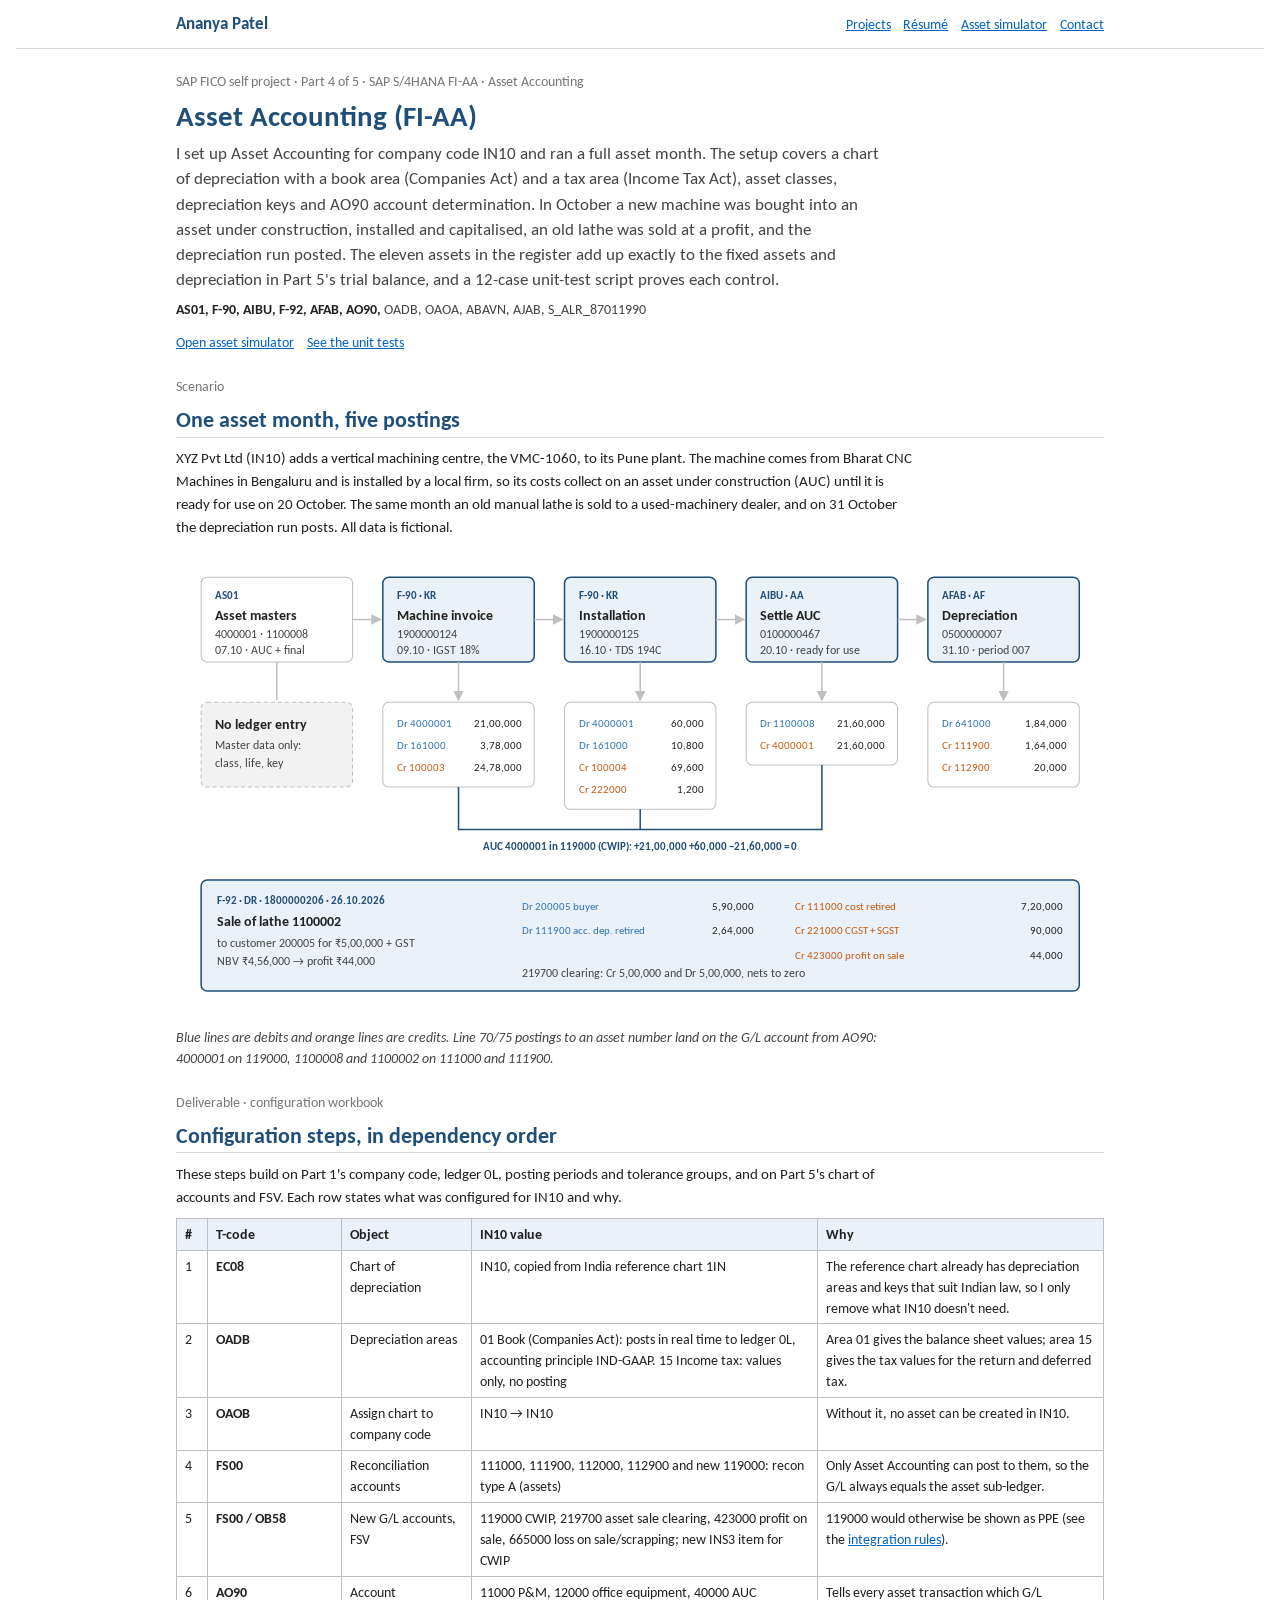
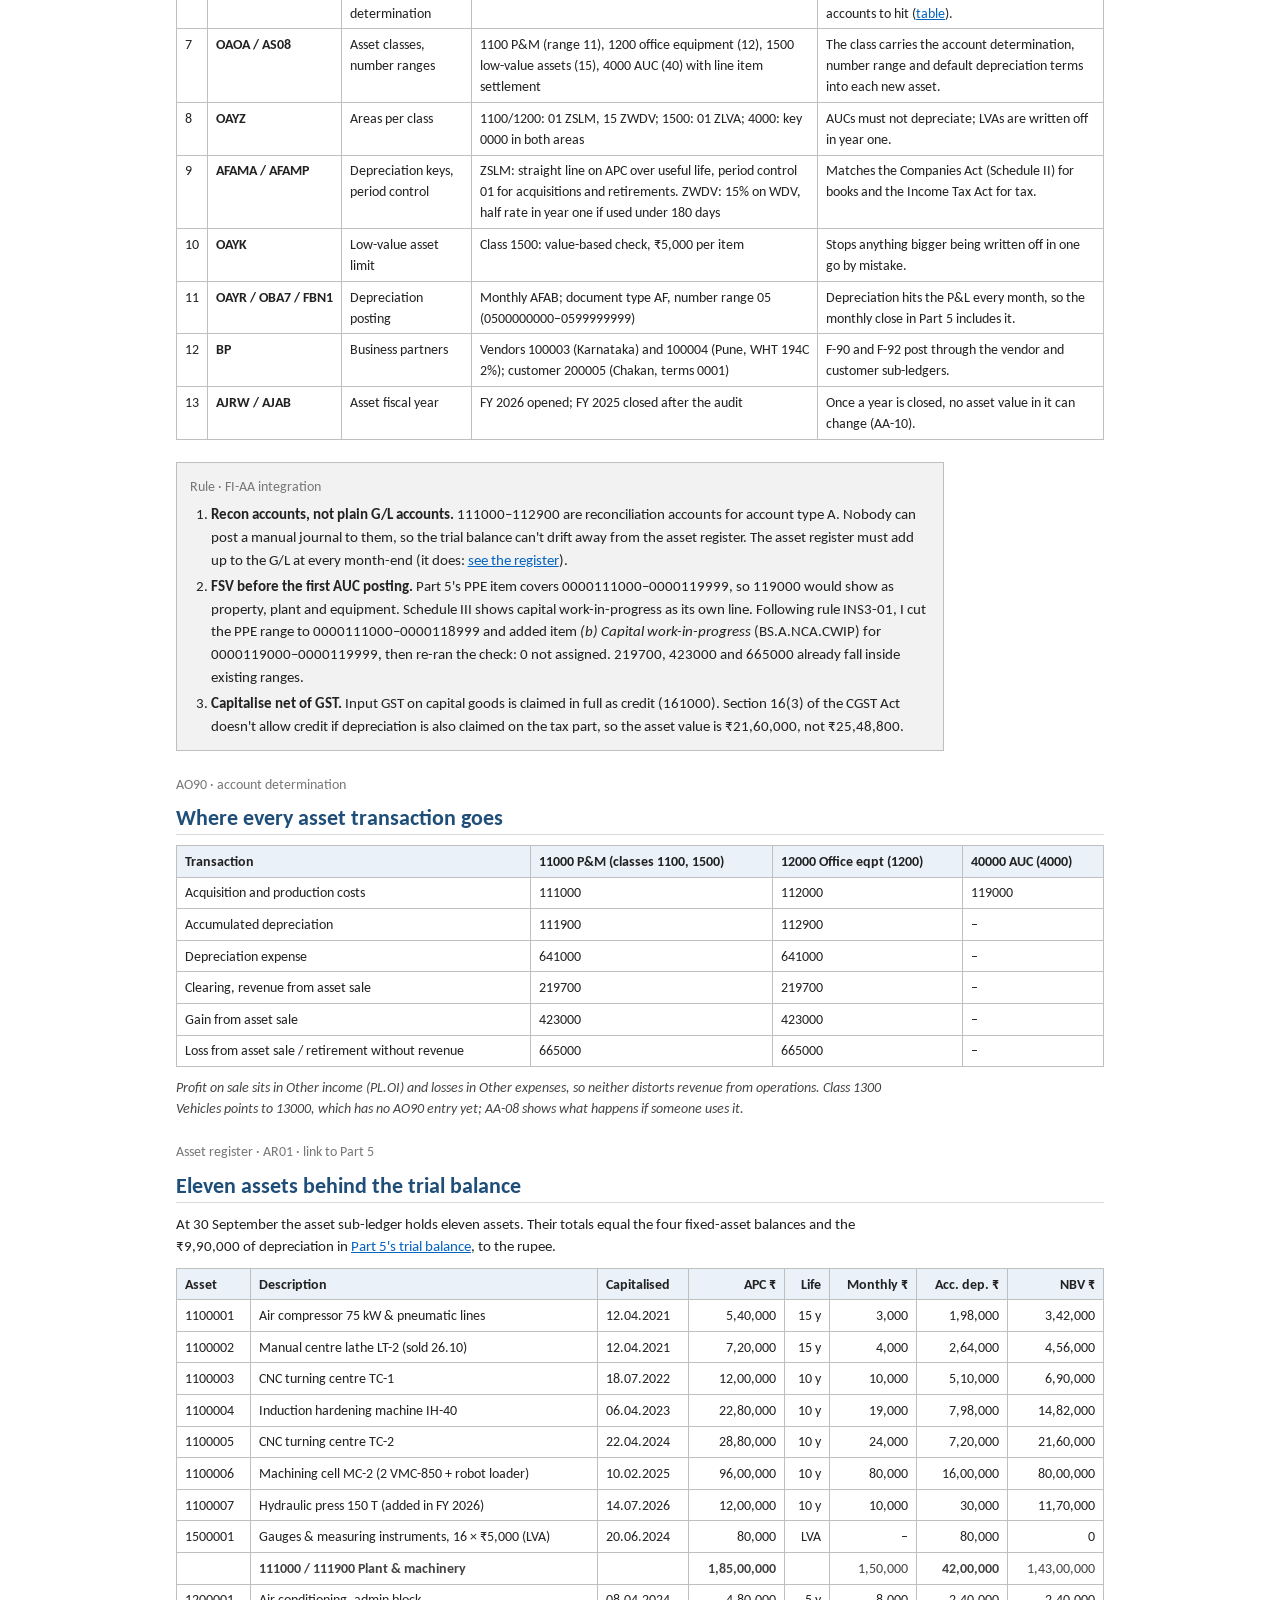
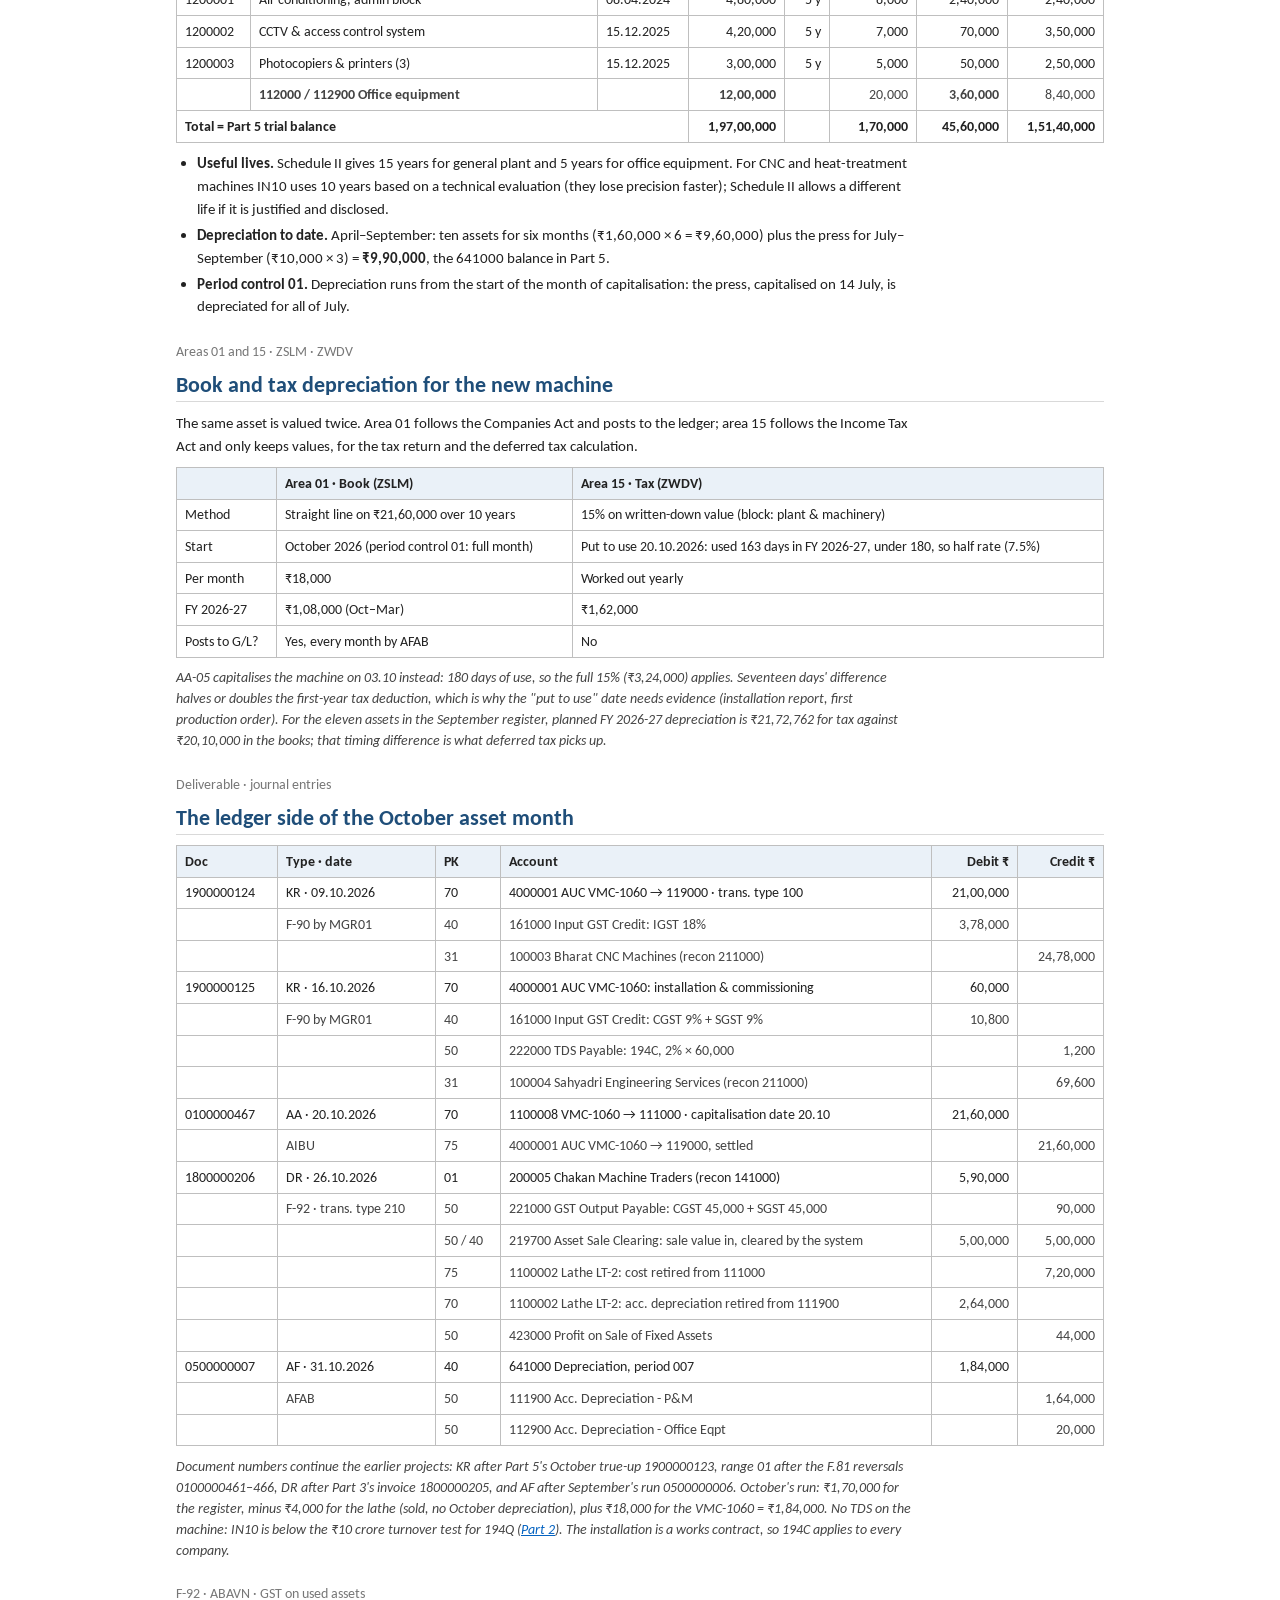
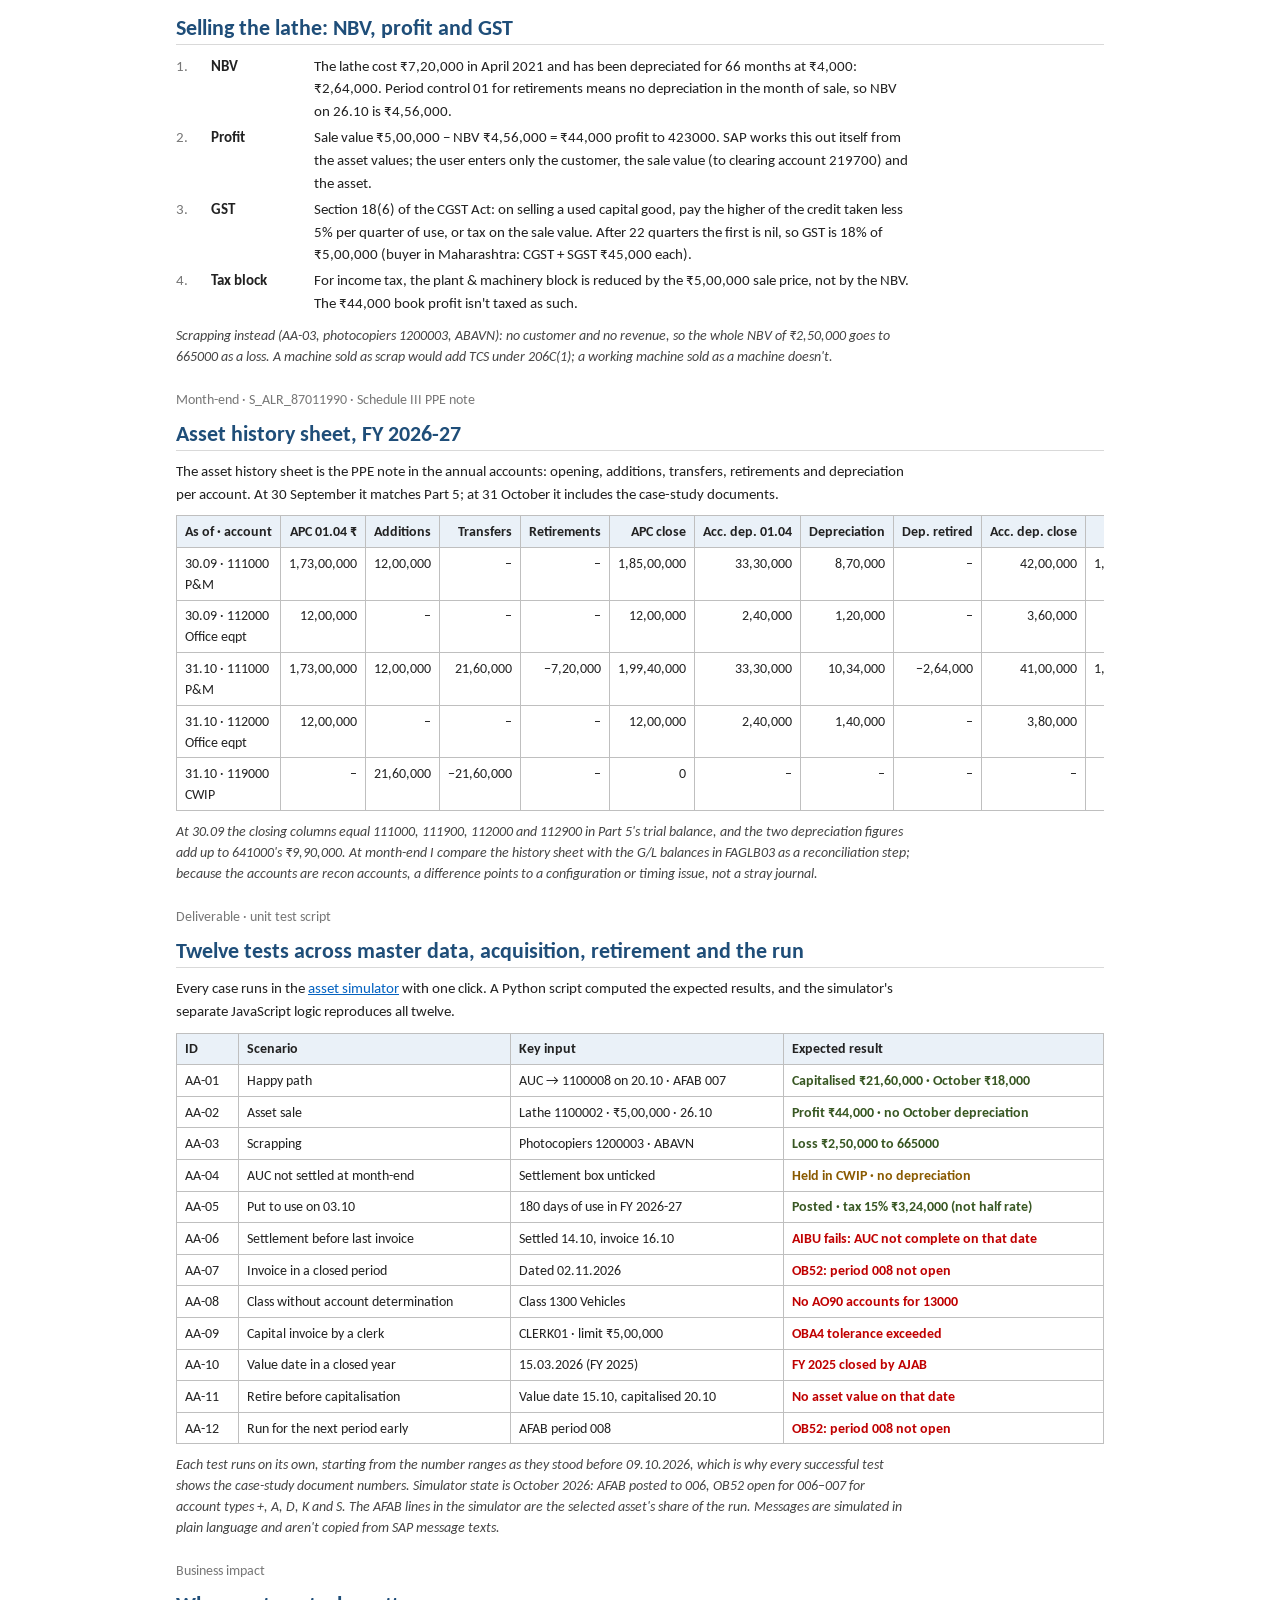
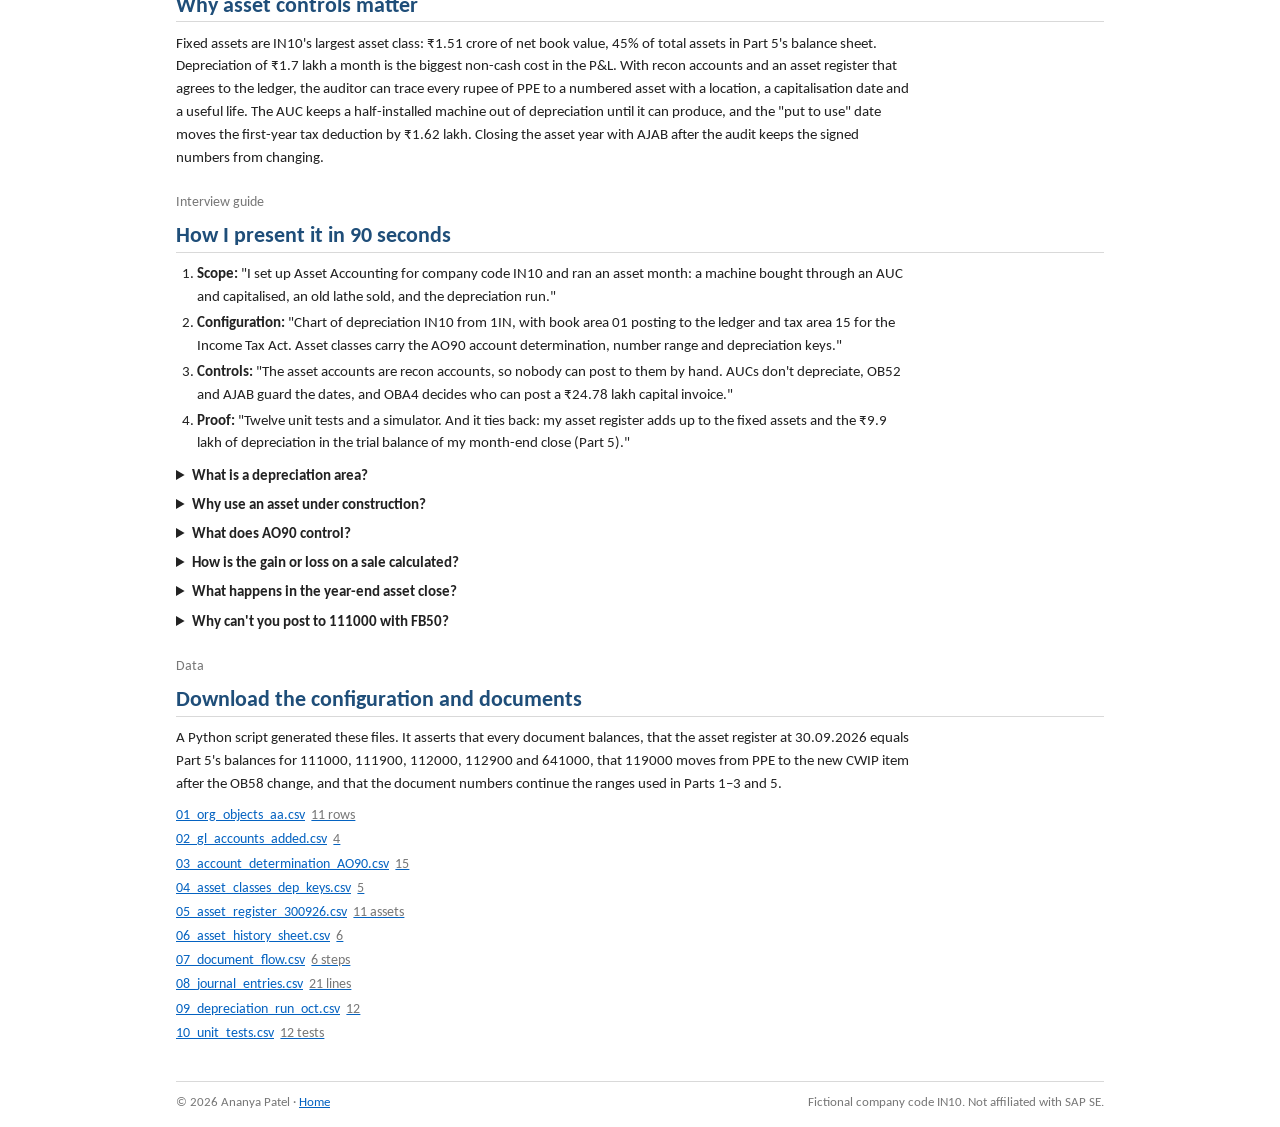
==== commit 3454f9d8: "Rename fictional company to XYZ Pvt Ltd Co-Authored-By: Claude Opus 5.5 <noreply@anthropic.com>" ====
--- a/projects/asset-accounting/index.html
+++ b/projects/asset-accounting/index.html
@@ -84,7 +84,7 @@
       <div class="cs-section" id="flow">
         <p class="eyebrow">Scenario</p>
         <h2>One asset month, five postings</h2>
-        <p>XYZ Inc. (IN10) adds a vertical machining centre, the VMC-1060, to its Pune plant. The machine comes from Bharat CNC Machines in Bengaluru and is installed by a local firm, so its costs collect on an asset under construction (AUC) until it is ready for use on 20 October. The same month an old manual lathe is sold to a used-machinery dealer, and on 31 October the depreciation run posts. All data is fictional.</p>
+        <p>XYZ Pvt Ltd (IN10) adds a vertical machining centre, the VMC-1060, to its Pune plant. The machine comes from Bharat CNC Machines in Bengaluru and is installed by a local firm, so its costs collect on an asset under construction (AUC) until it is ready for use on 20 October. The same month an old manual lathe is sold to a used-machinery dealer, and on 31 October the depreciation run posts. All data is fictional.</p>
         <div class="table-wrap" style="padding:var(--s-4)">
           <svg class="flow" viewBox="0 0 894 440" role="img" aria-labelledby="flow-title flow-desc">
             <title id="flow-title">Asset accounting documents for October 2026</title>
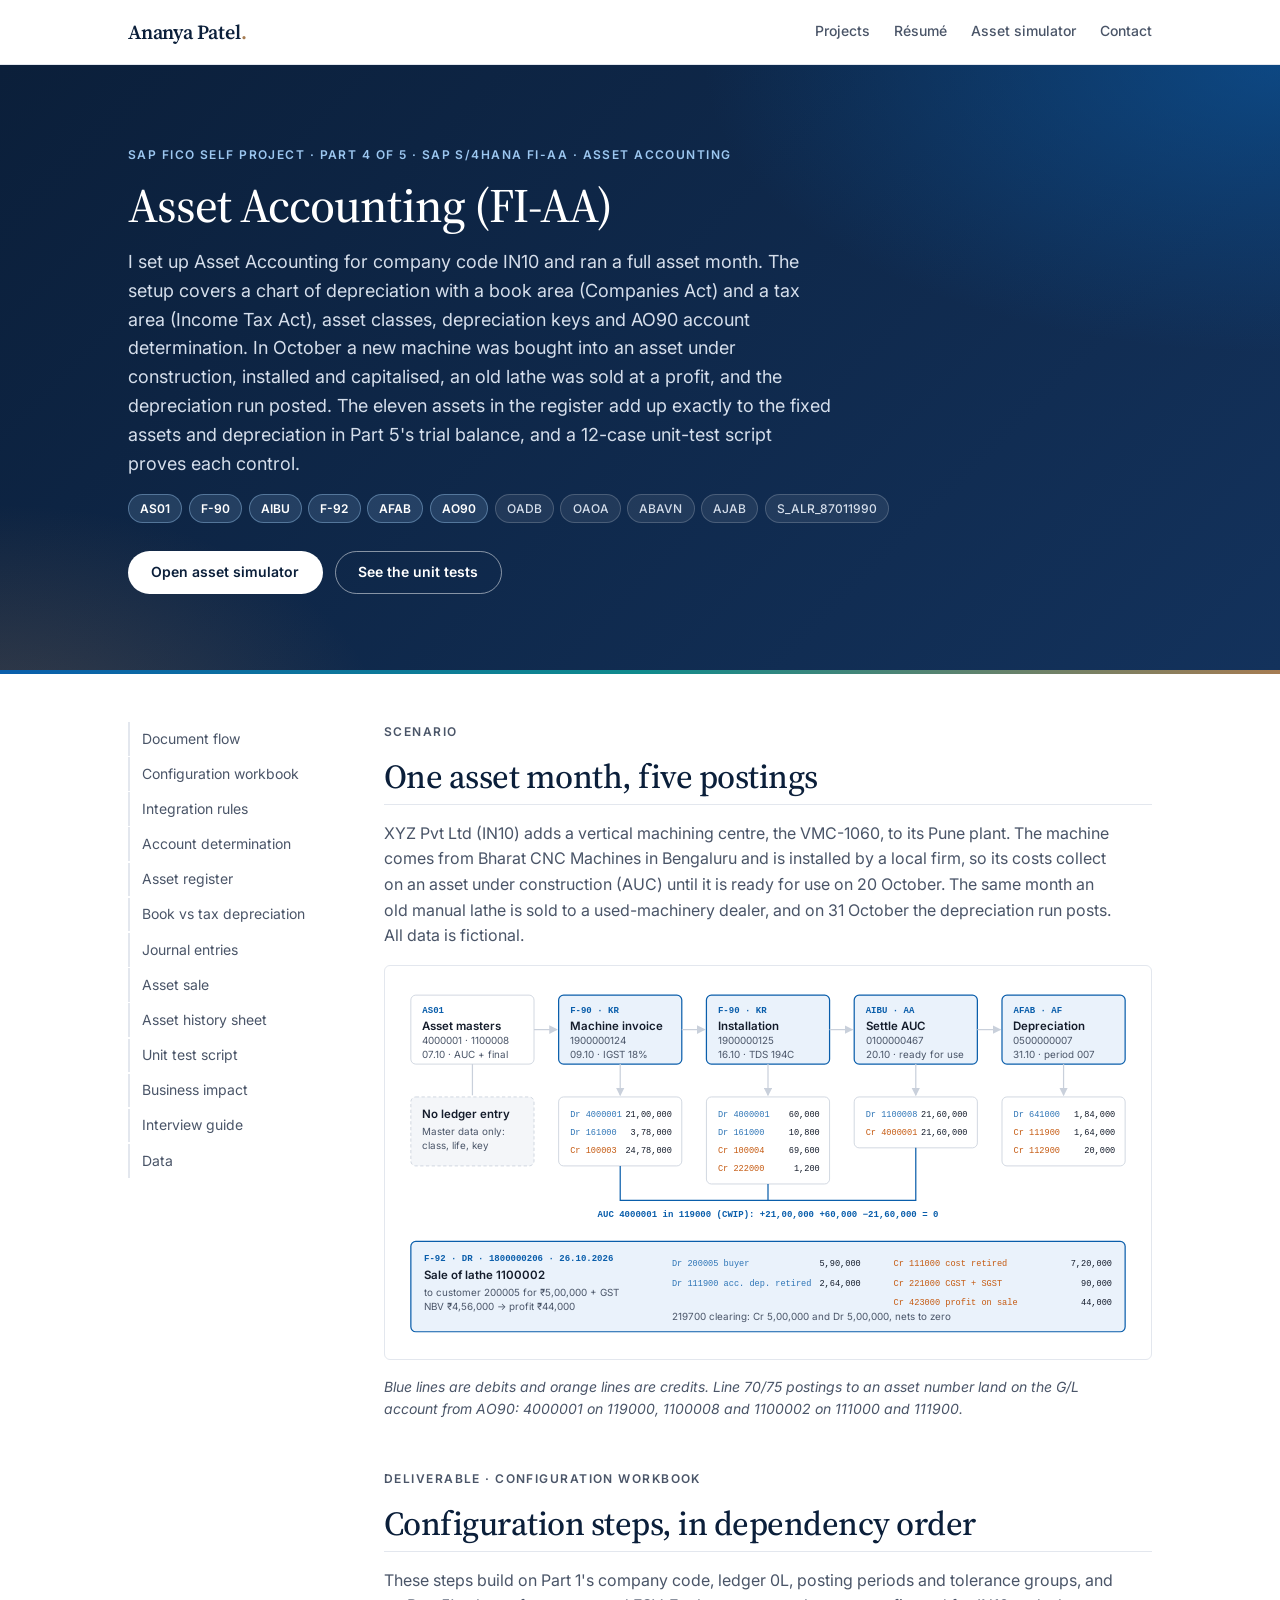
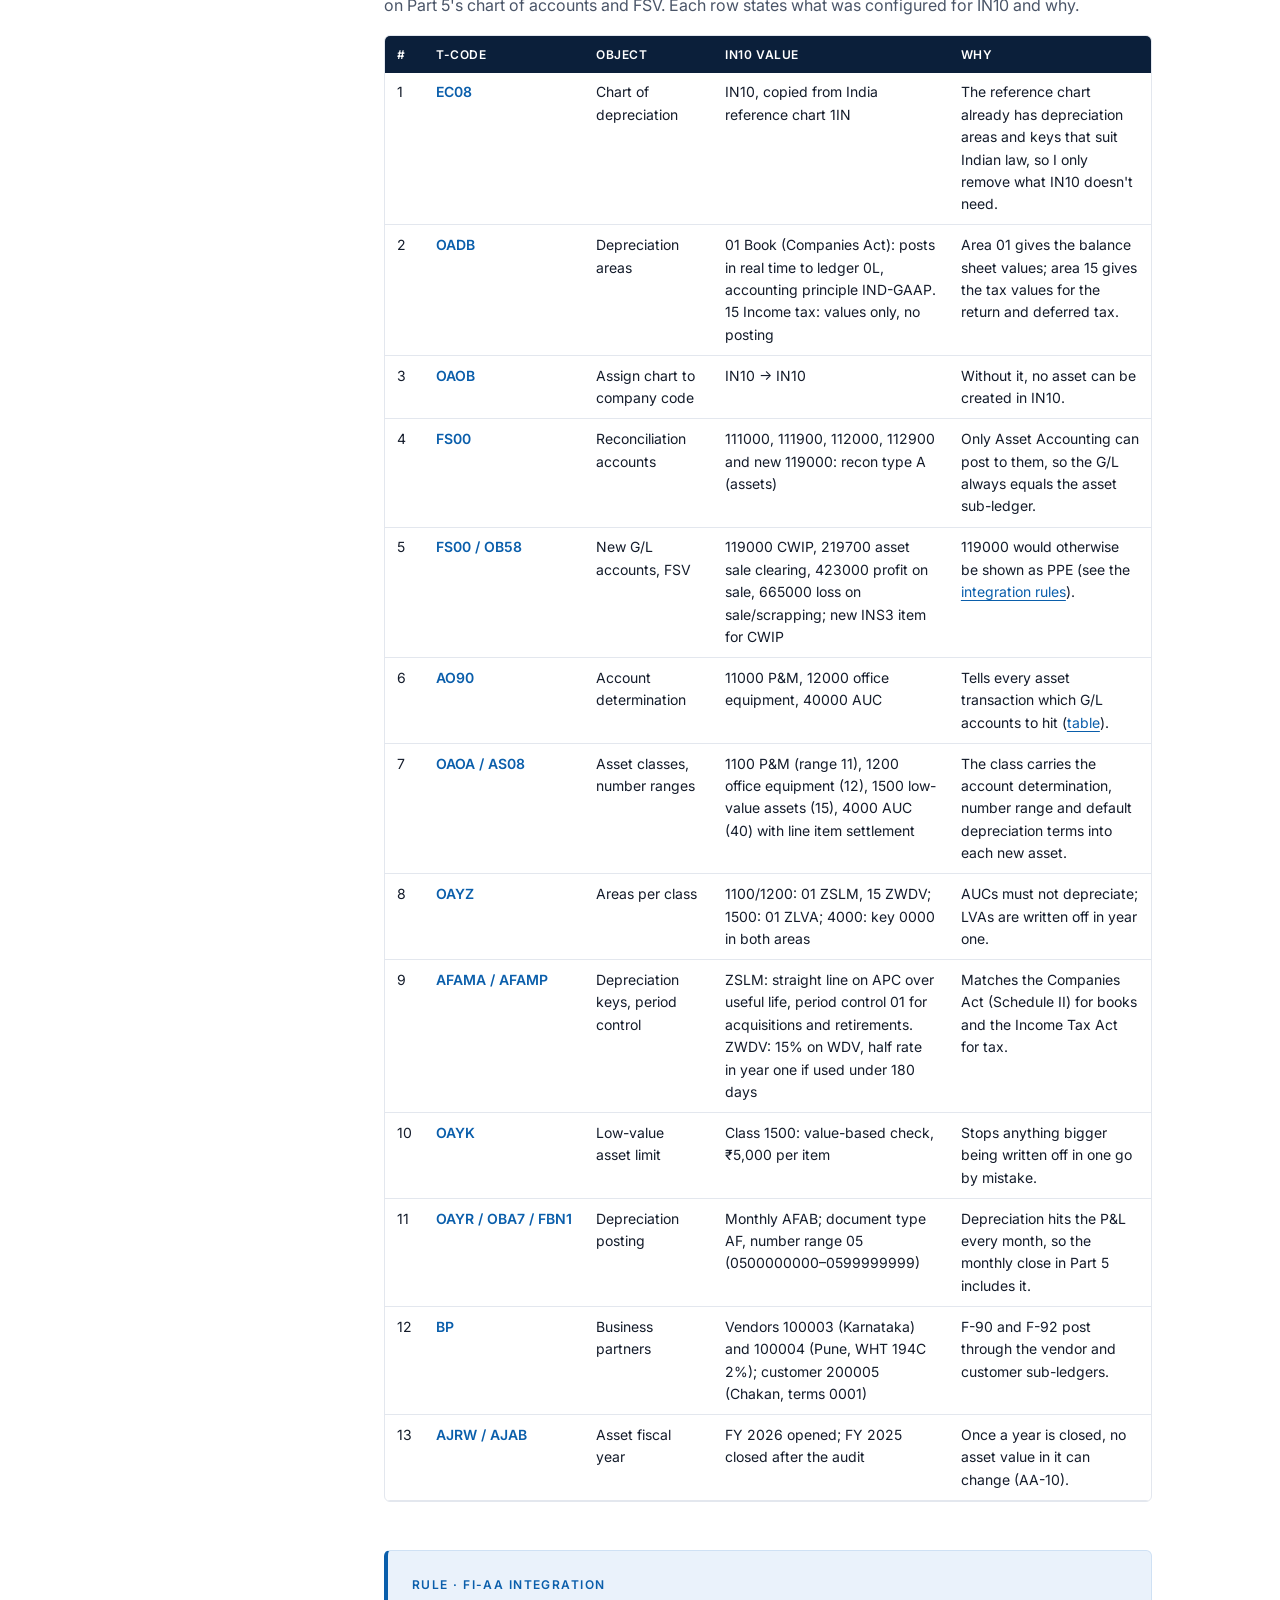
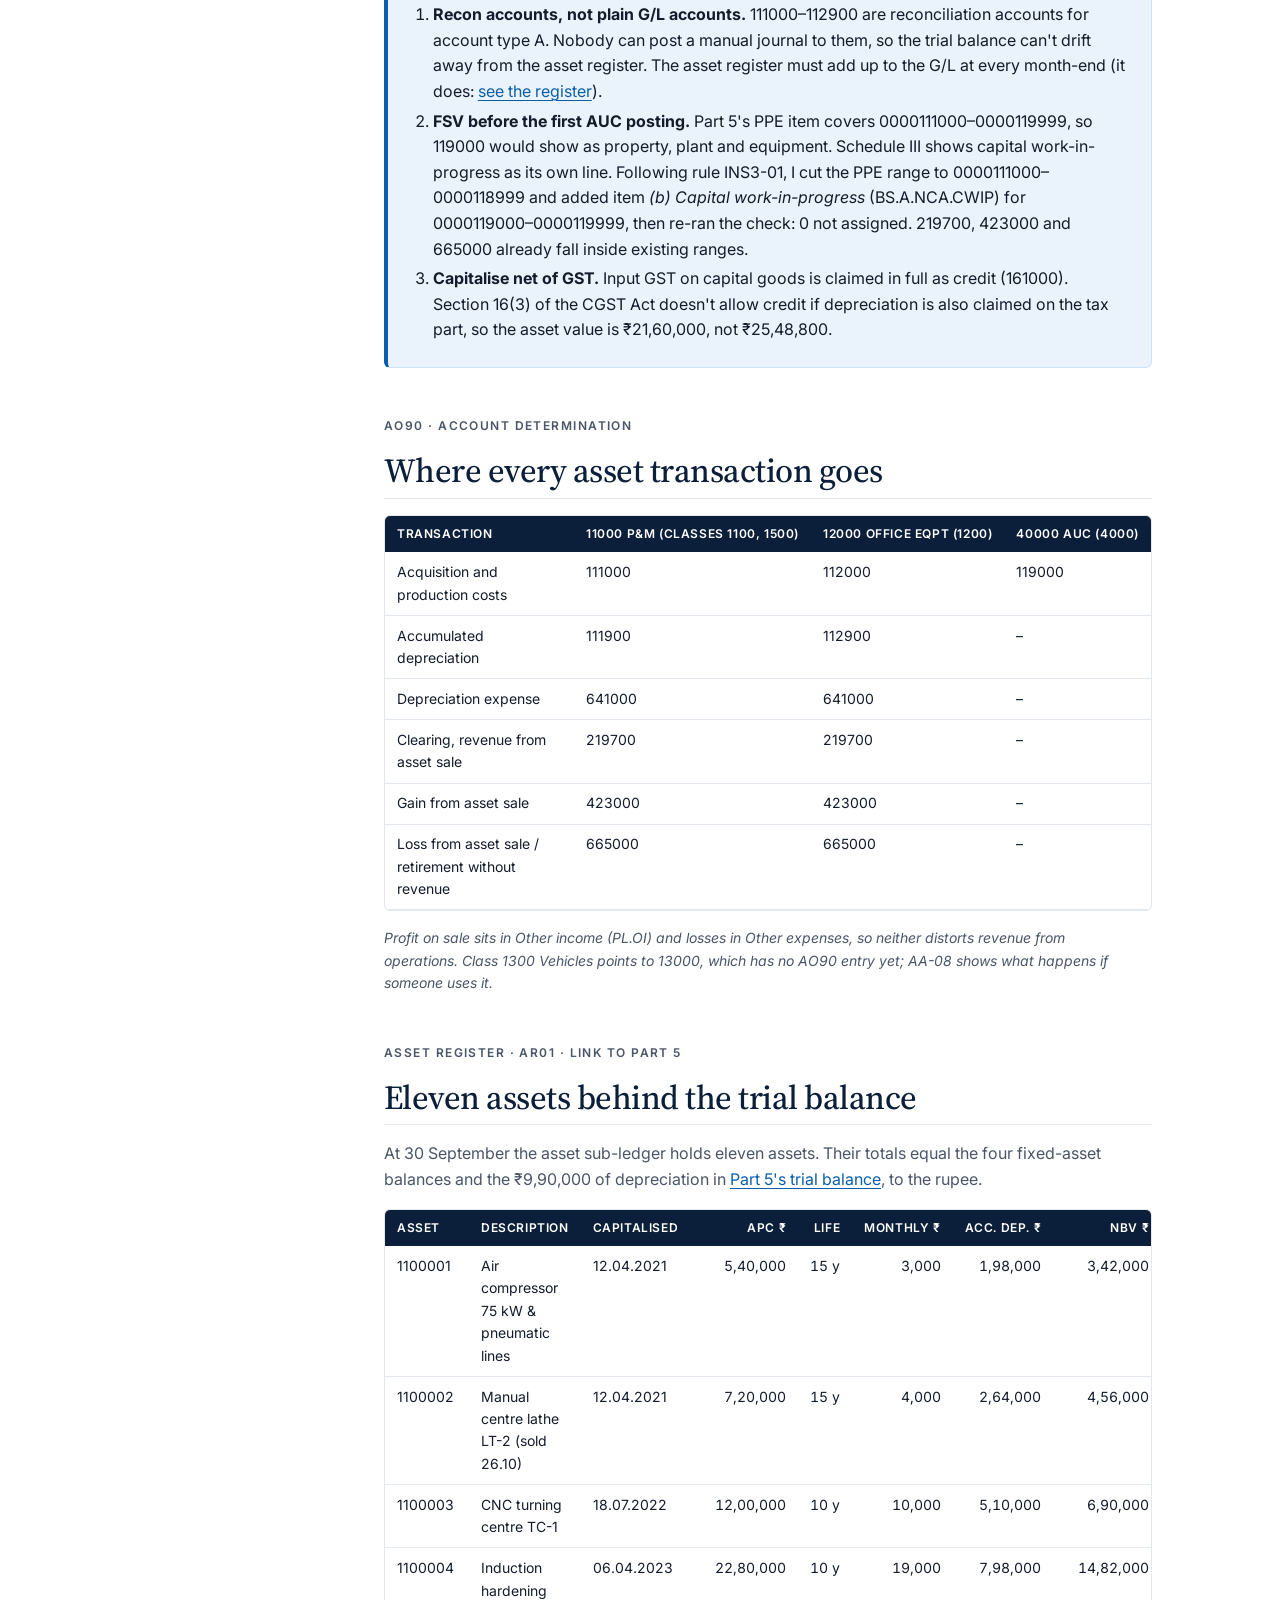
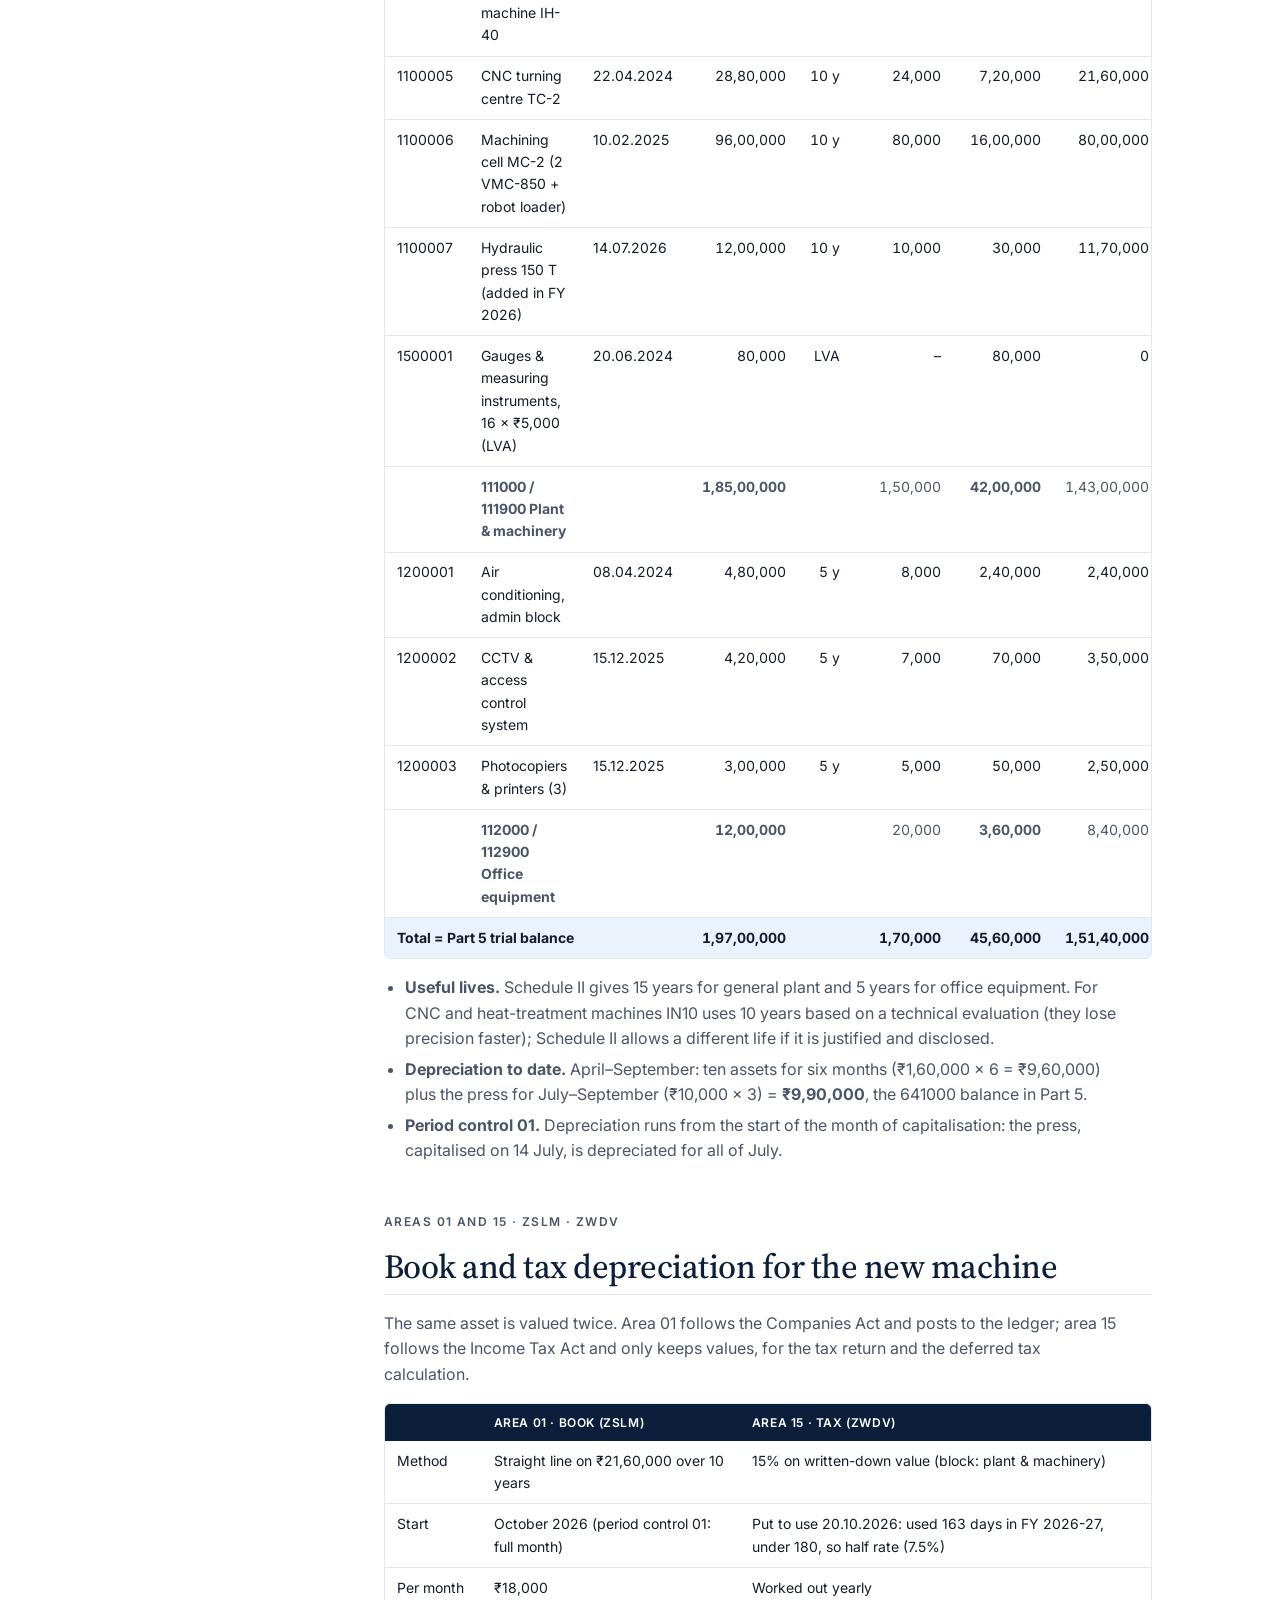
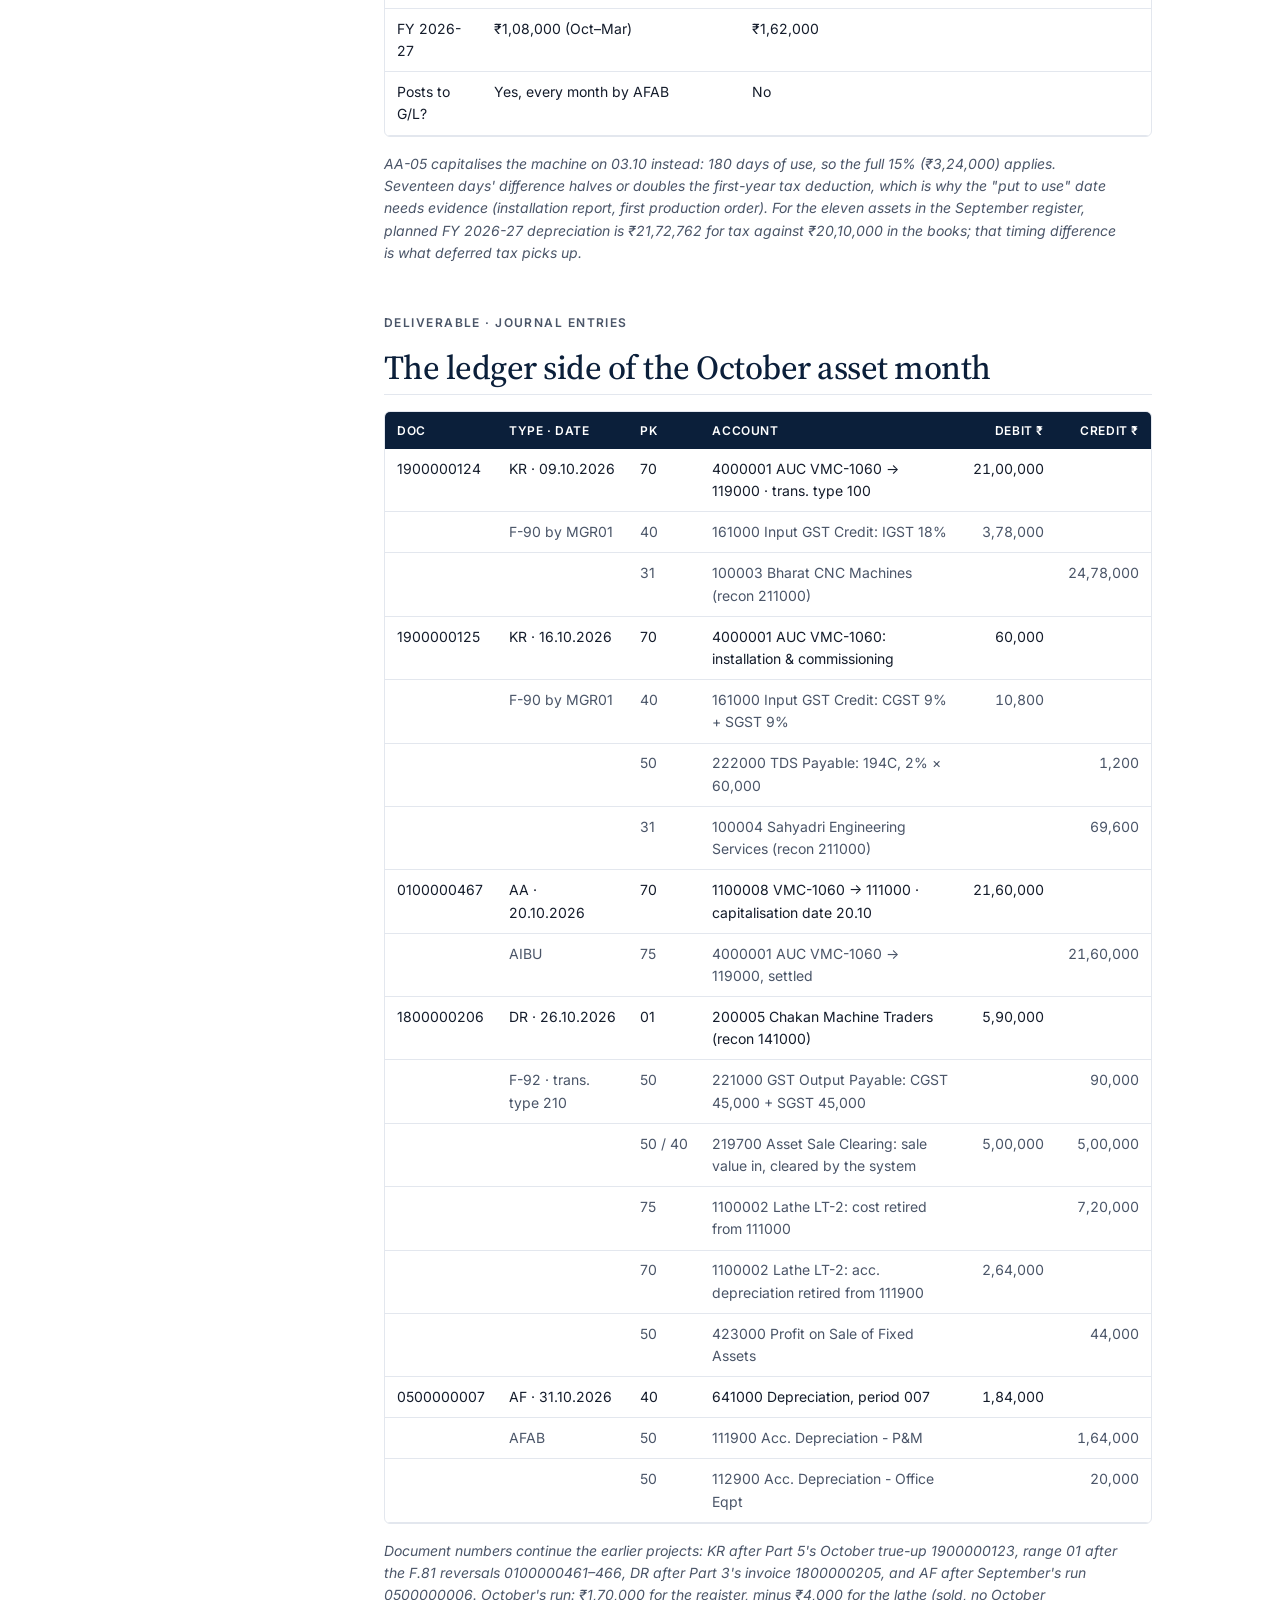
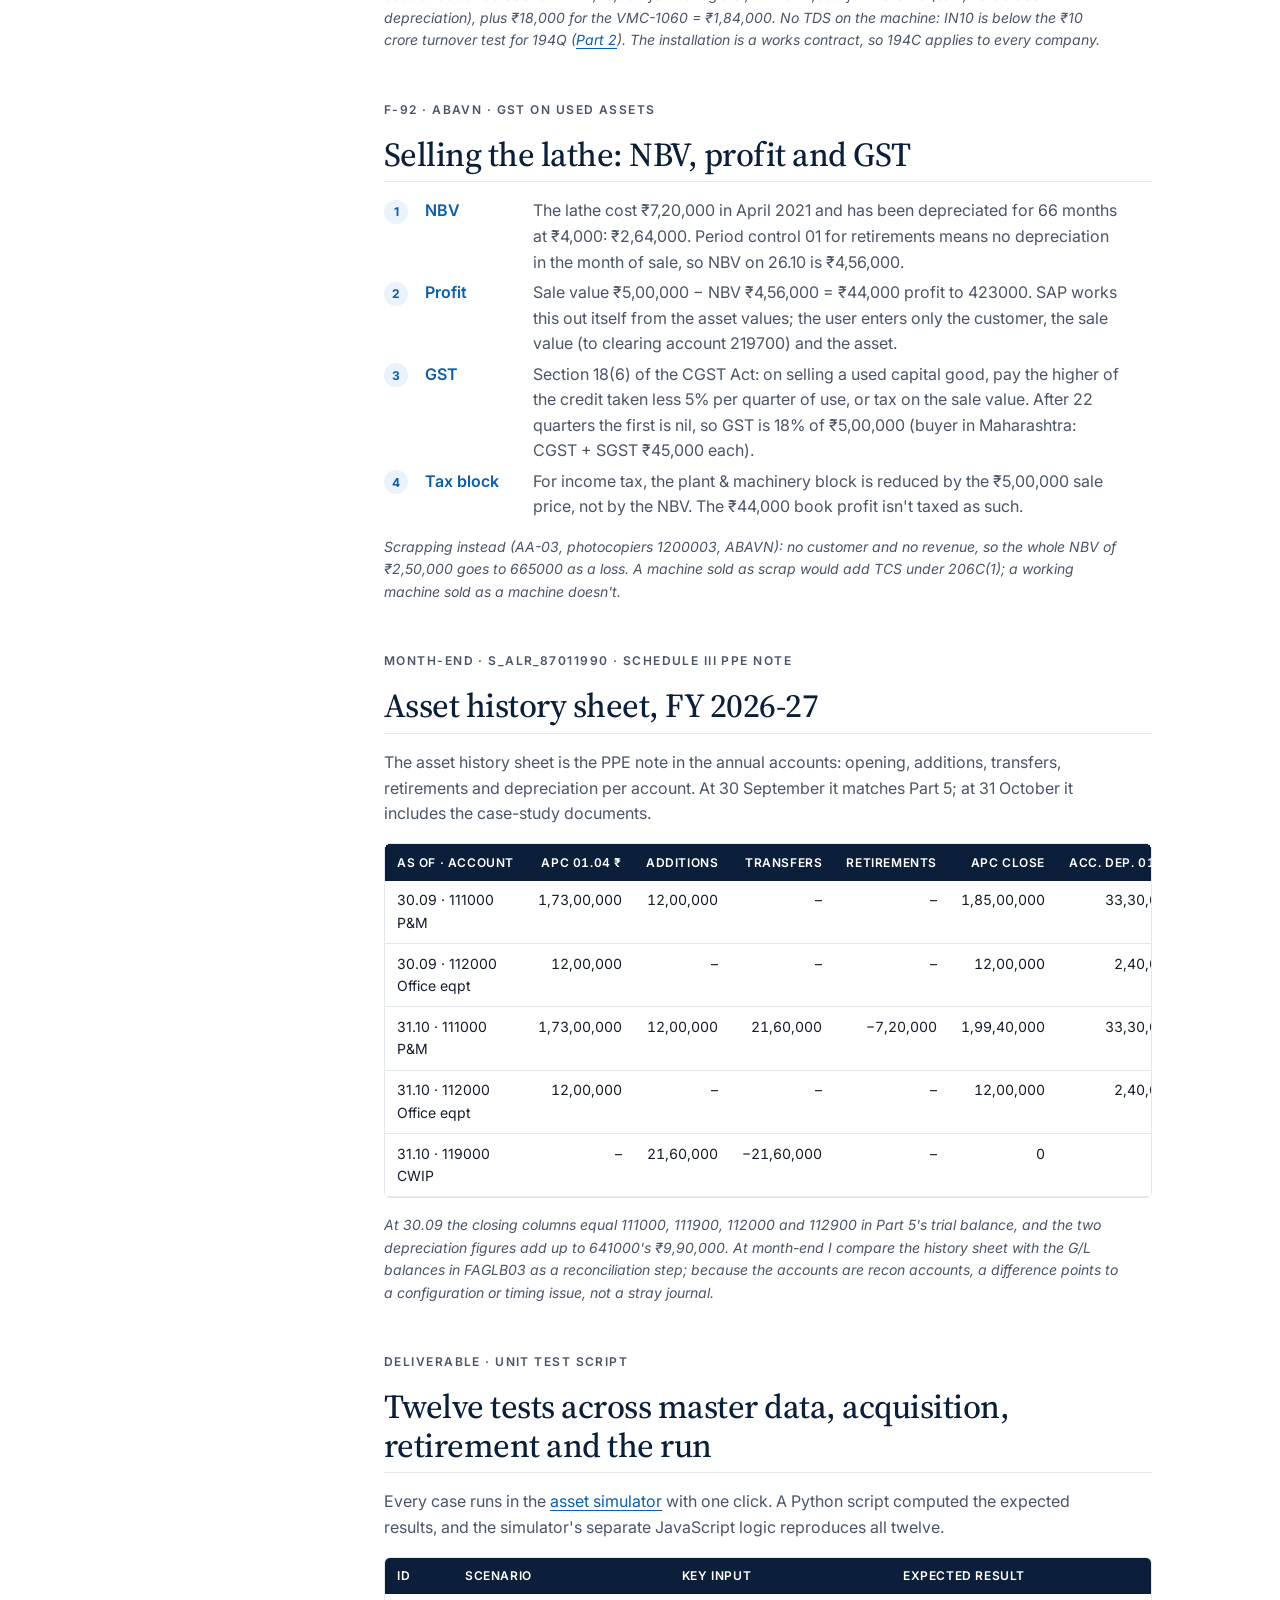
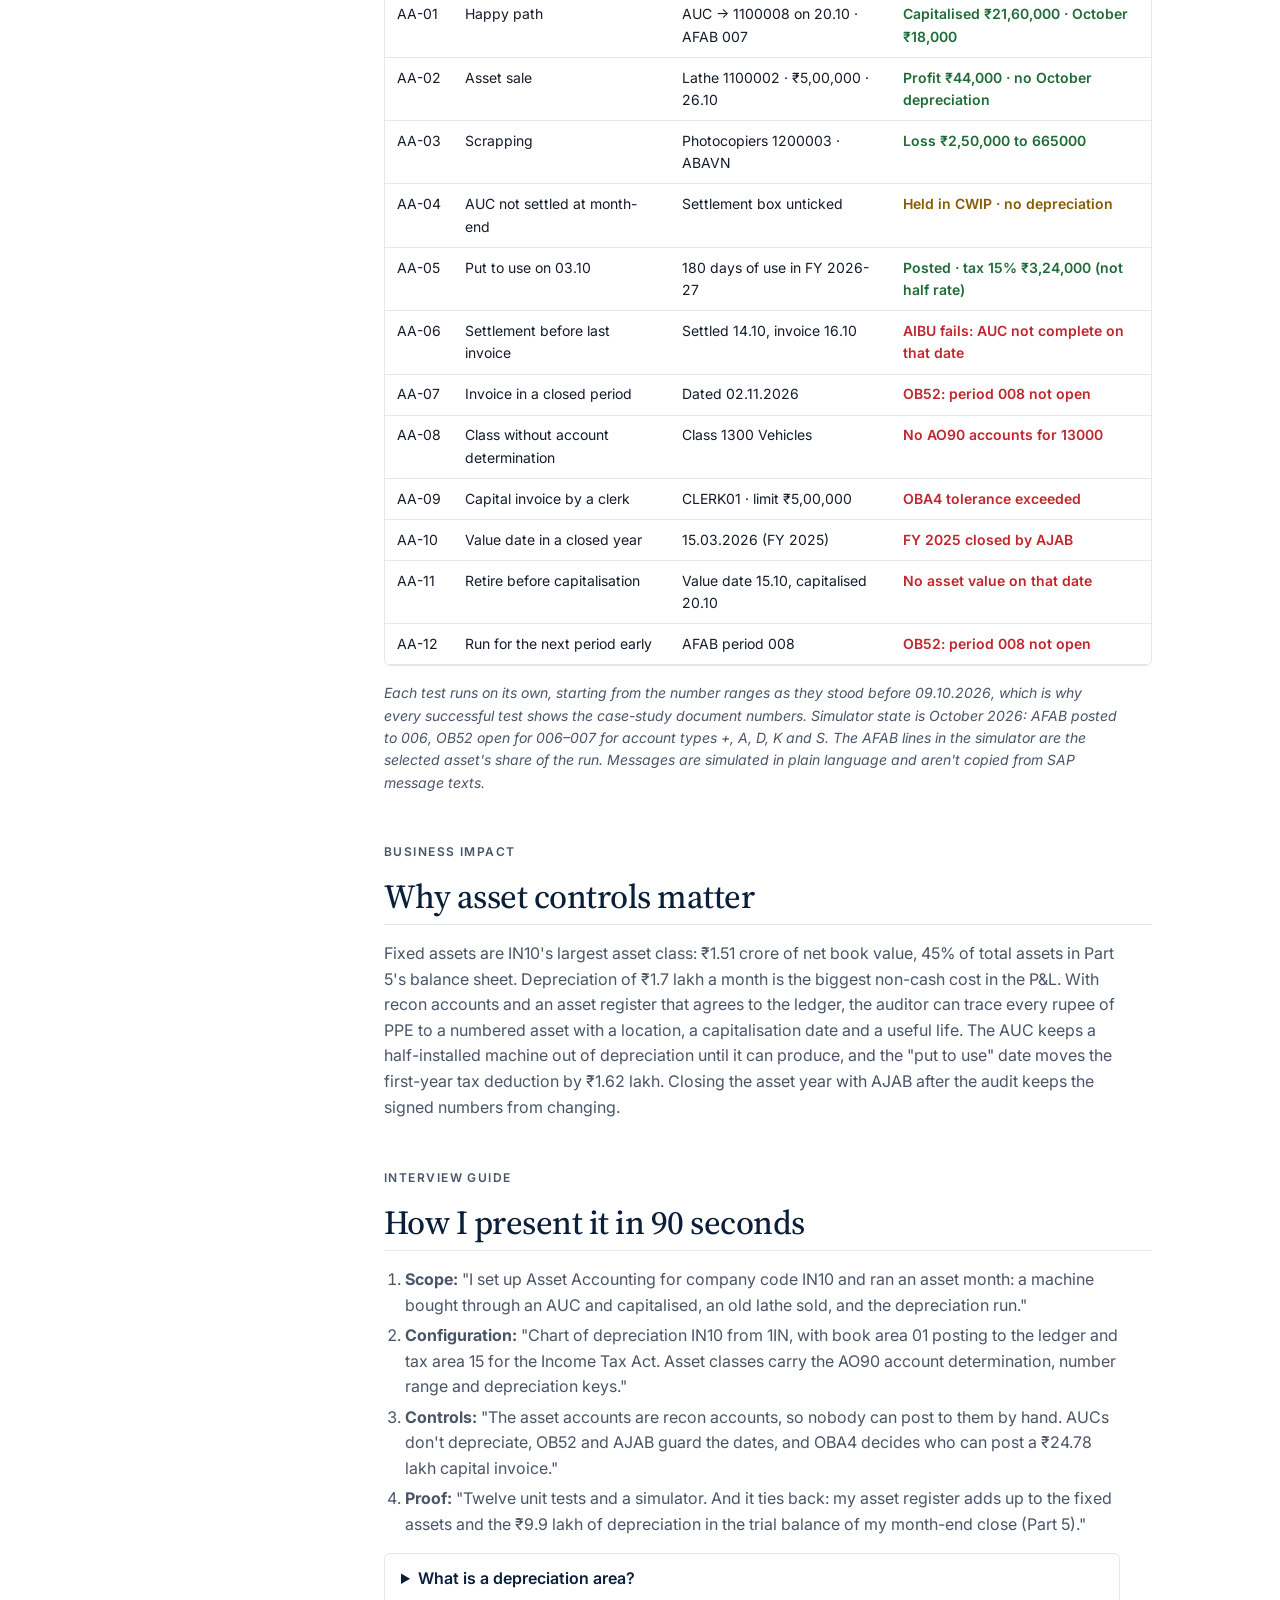
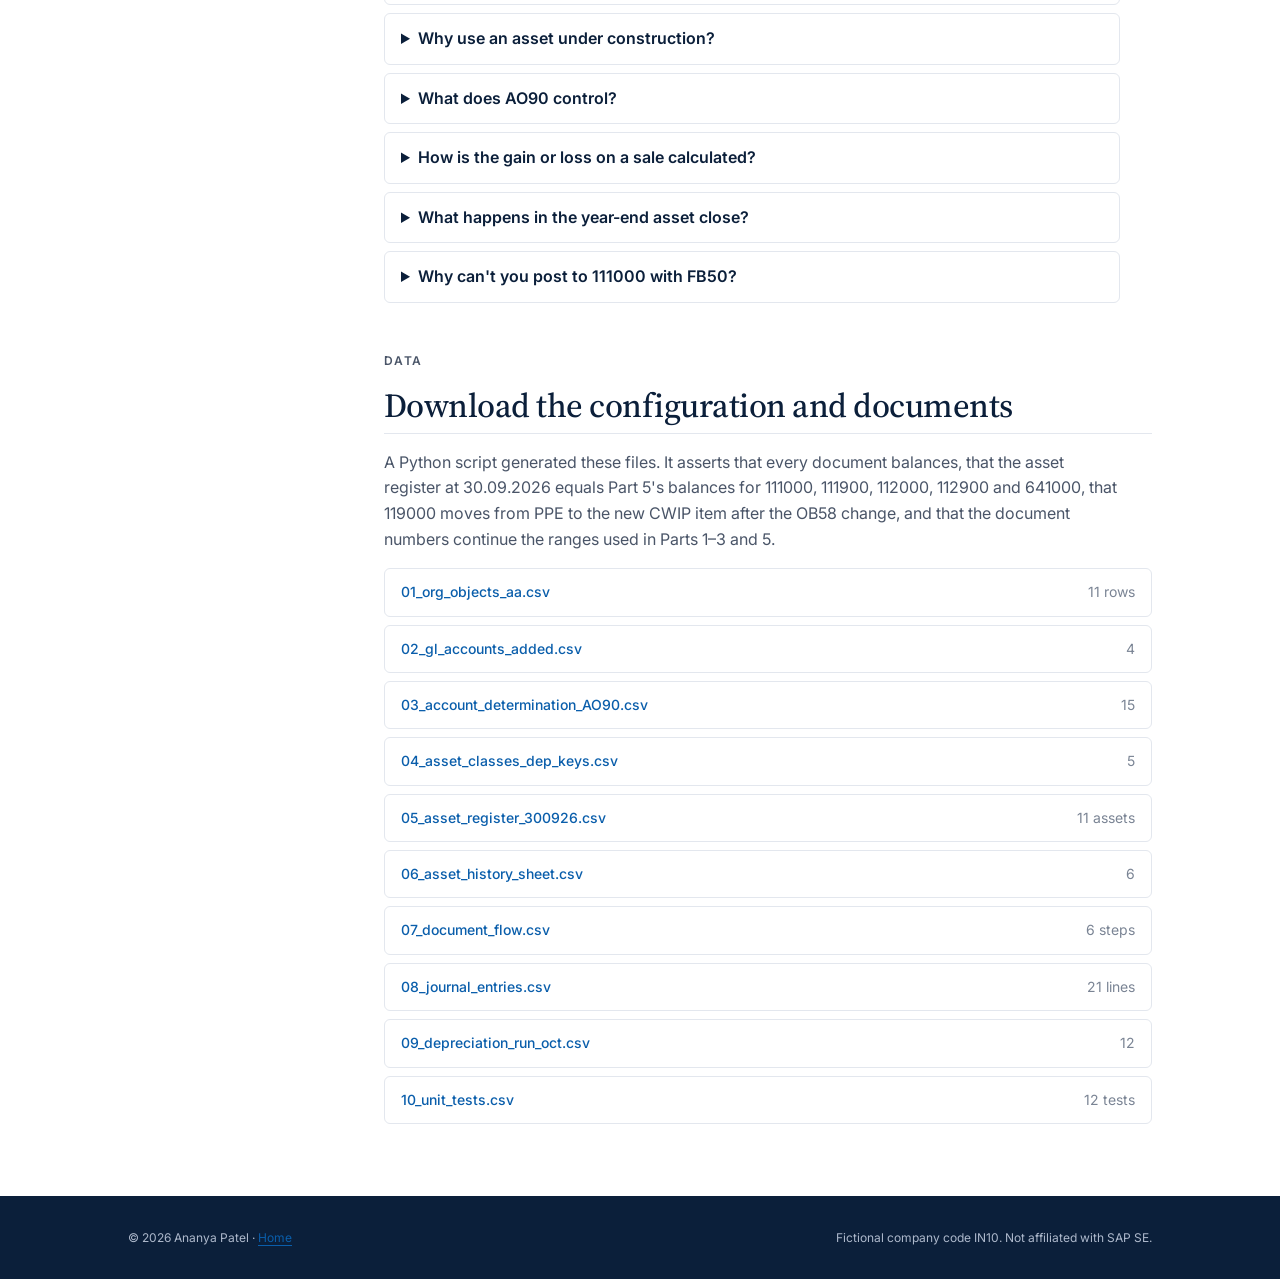
==== commit 86490f24: "Restyle site with navy/blue theme and reorder timeline newest first Co-Authored-By: Claude Opus 5.5 " ====
--- a/projects/asset-accounting/index.html
+++ b/projects/asset-accounting/index.html
@@ -5,7 +5,7 @@
 <meta name="viewport" content="width=device-width, initial-scale=1, viewport-fit=cover">
 <title>Asset Accounting · Ananya Patel</title>
 <meta name="description" content="SAP S/4HANA case study: asset accounting for company code IN10, with chart of depreciation, book and tax areas, AO90 account determination, an asset bought through an AUC and settled, an asset sale, the AFAB depreciation run, an asset register tied to the trial balance and a 12-case unit-test script.">
-<link rel="stylesheet" href="https://fonts.googleapis.com/css2?family=Carlito:ital,wght@0,400;0,700;1,400&display=swap">
+<link rel="stylesheet" href="https://fonts.googleapis.com/css2?family=Inter:wght@300;400;500;600;700&family=Source+Serif+4:opsz,wght@8..60,400;8..60,500;8..60,600&display=swap">
 <link rel="stylesheet" href="../../assets/css/style.css">
 <script src="../../assets/js/main.js"></script>
 <style>
--- a/assets/css/style.css
+++ b/assets/css/style.css
@@ -1,185 +1,263 @@
-/* Ananya Patel — portfolio. Plain, simple styling in Calibri. */
+/* Ananya Patel — portfolio. Clean, minimal, private-bank style: navy bands, white space, one bright blue. */
 :root {
   color-scheme: light;
   --paper: #ffffff;
   --surface: #ffffff;
-  --surface-2: #f2f2f2;
-  --ink: #222222;
-  --ink-2: #444444;
-  --ink-3: #777777;
-  --rule: #d9d9d9;
-  --rule-strong: #bfbfbf;
-  --accent: #1f4e79;
+  --surface-2: #f4f6f9;
+  --ink: #141c2b;
+  --ink-2: #4a5568;
+  --ink-3: #7a8494;
+  --rule: #e3e7ee;
+  --rule-strong: #c9d0db;
+  --navy: #0b1f3a;
+  --navy-2: #13325c;
+  --accent: #0a5eab;
   --accent-ink: #ffffff;
-  --accent-wash: #eaf1f8;
+  --accent-wash: #eaf2fb;
+  --bronze: #a67c52;
+  --teal: #0f8b8d;
+  --plum: #6b4c9a;
   --debit: #2e75b6;
   --credit: #c55a11;
-  --good: #548235;
-  --good-text: #385723;
-  --critical: #c00000;
-  --warning: #bf8f00;
-  --shadow: none;
-
-  --f-display: Calibri, Carlito, "Segoe UI", Arial, sans-serif;
-  --f-body: Calibri, Carlito, "Segoe UI", Arial, sans-serif;
-  --f-mono: Calibri, Carlito, "Segoe UI", Arial, sans-serif;
-
-  --s-1: .2rem; --s-2: .4rem; --s-3: .6rem; --s-4: .8rem; --s-5: 1rem; --s-6: 1.4rem; --s-7: 1.8rem; --s-8: 2.4rem;
-  --t-xs: .8rem; --t-sm: .875rem; --t-md: .95rem; --t-lg: 1.05rem; --t-xl: 1.2rem; --t-2xl: 1.35rem; --t-3xl: 1.8rem;
-  --radius: 2px;
-  --wrap: 58rem;
+  --good: #2f8f4e;
+  --good-text: #1f6b37;
+  --critical: #c0262d;
+  --warning: #d89b00;
+  --shadow: 0 1px 2px rgba(11, 31, 58, .05), 0 8px 24px rgba(11, 31, 58, .06);
+
+  --f-display: "Source Serif 4", Georgia, "Times New Roman", serif;
+  --f-body: Inter, "Segoe UI", system-ui, -apple-system, Arial, sans-serif;
+  --f-mono: ui-monospace, SFMono-Regular, Menlo, Consolas, monospace;
+
+  --s-1: .25rem; --s-2: .5rem; --s-3: .75rem; --s-4: 1rem; --s-5: 1.5rem; --s-6: 2rem; --s-7: 3rem; --s-8: 4.5rem;
+  --t-xs: .75rem; --t-sm: .875rem; --t-md: 1rem; --t-lg: 1.125rem; --t-xl: 1.35rem; --t-2xl: clamp(1.6rem, 3vw, 2.1rem); --t-3xl: clamp(2.3rem, 6vw, 3.6rem);
+  --radius: 6px;
+  --wrap: 68rem;
 }
 
 *, *::before, *::after { box-sizing: border-box; }
-html { -webkit-text-size-adjust: 100%; }
+html { -webkit-text-size-adjust: 100%; scroll-behavior: smooth; }
 body {
   margin: 0;
   background: var(--paper);
   color: var(--ink);
-  font: 400 var(--t-md)/1.5 var(--f-body);
-  padding-inline: 16px;
+  font: 400 var(--t-md)/1.6 var(--f-body);
+  -webkit-font-smoothing: antialiased;
 }
 img { max-width: 100%; }
 [hidden] { display: none !important; }
-a { color: #0563c1; }
+a { color: var(--accent); text-decoration-thickness: 1px; text-underline-offset: 3px; }
+a:hover { color: var(--navy-2); }
 :focus-visible { outline: 2px solid var(--accent); outline-offset: 2px; }
 
-.wrap { max-width: var(--wrap); margin-inline: auto; }
+.wrap { max-width: var(--wrap); margin-inline: auto; padding-inline: 16px; }
+@media (min-width: 700px) { .wrap { padding-inline: 32px; } }
 .prose { max-width: 44rem; }
-.prose p, .prose li { color: var(--ink); }
-
-h1, h2, h3, h4 { font-family: var(--f-display); line-height: 1.25; margin: 0; color: var(--accent); font-weight: 700; }
-h1 { font-size: var(--t-3xl); }
-h2 { font-size: var(--t-2xl); border-bottom: 1px solid var(--rule); padding-bottom: .2rem; }
-h3 { font-size: var(--t-lg); color: var(--ink); }
-h4 { font-size: var(--t-md); color: var(--ink); }
+.prose p, .prose li { color: var(--ink-2); }
+
+h1, h2, h3, h4 { font-family: var(--f-body); line-height: 1.2; margin: 0; color: var(--ink); font-weight: 600; letter-spacing: -.01em; }
+h1 { font: 500 var(--t-3xl)/1.08 var(--f-display); letter-spacing: -.02em; color: var(--navy); }
+h2 { font: 500 var(--t-2xl)/1.15 var(--f-display); letter-spacing: -.015em; color: var(--navy); }
+h3 { font-size: var(--t-lg); }
+h4 { font-size: var(--t-md); }
 p { margin: 0; }
-.eyebrow { font-size: var(--t-sm); color: var(--ink-3); }
+.eyebrow { font-size: var(--t-xs); font-weight: 600; letter-spacing: .12em; text-transform: uppercase; color: var(--accent); }
 .muted { color: var(--ink-2); }
 .small { font-size: var(--t-sm); }
-.mono, code, kbd { font-family: var(--f-mono); }
-code { background: var(--surface-2); padding: 0 .25em; }
+.mono, code, kbd { font-family: var(--f-mono); font-size: .92em; }
+code { background: var(--surface-2); padding: .05em .35em; border-radius: 4px; }
 .num { font-variant-numeric: tabular-nums; text-align: right; white-space: nowrap; }
 
 /* ---------- header ---------- */
-.site-header { border-bottom: 1px solid var(--rule); }
-.site-header .wrap { display: flex; align-items: center; gap: var(--s-4); min-height: 3rem; flex-wrap: wrap; }
-.brand { font-weight: 700; font-size: var(--t-lg); color: var(--accent); text-decoration: none; }
-.brand span { display: none; }
-.nav { display: flex; gap: var(--s-4); margin-left: auto; flex-wrap: wrap; }
-.nav a { font-size: var(--t-sm); }
-.nav a[aria-current="page"] { color: var(--ink); text-decoration: none; font-weight: 700; }
+.site-header { position: sticky; top: 0; z-index: 10; background: rgba(255, 255, 255, .92); backdrop-filter: saturate(1.4) blur(10px); -webkit-backdrop-filter: saturate(1.4) blur(10px); border-bottom: 1px solid var(--rule); }
+.site-header .wrap { display: flex; align-items: center; gap: var(--s-4); min-height: 4rem; flex-wrap: wrap; }
+.brand { font: 600 1.25rem/1 var(--f-display); color: var(--navy); text-decoration: none; letter-spacing: -.01em; }
+.brand span { color: var(--bronze); }
+.nav { display: flex; gap: var(--s-5); margin-left: auto; flex-wrap: wrap; }
+.nav a { font-size: var(--t-sm); font-weight: 500; color: var(--ink-2); text-decoration: none; padding-block: .4rem; border-bottom: 2px solid transparent; }
+.nav a:hover { color: var(--navy); border-bottom-color: var(--accent); }
+.nav a[aria-current="page"] { color: var(--navy); border-bottom-color: var(--accent); }
+@media (max-width: 560px) { .hide-sm { display: none; } .nav { gap: var(--s-4); } }
 .theme-btn[data-theme-toggle] { display: none; }
 .theme-btn {
-  border: 1px solid var(--rule-strong); background: var(--surface-2); color: var(--ink);
-  font: 400 var(--t-xs)/1 var(--f-body); padding: .3rem .6rem; cursor: pointer;
-}
+  border: 1px solid var(--rule-strong); background: var(--surface); color: var(--ink-2); border-radius: 999px;
+  font: 500 var(--t-xs)/1 var(--f-body); padding: .4rem .8rem; cursor: pointer;
+}
+.theme-btn:hover { border-color: var(--accent); color: var(--accent); }
+
+/* ---------- buttons ---------- */
+.btn { display: inline-flex; align-items: center; gap: .4rem; font: 600 var(--t-sm)/1 var(--f-body); padding: .85rem 1.4rem; border-radius: 999px; text-decoration: none; border: 1px solid transparent; cursor: pointer; transition: background .15s, color .15s, border-color .15s; }
+.btn-primary { background: var(--accent); color: #fff; }
+.btn-primary:hover { background: var(--navy-2); color: #fff; }
+.btn-ghost { background: transparent; color: var(--accent); border-color: var(--accent); }
+.btn-ghost:hover { background: var(--accent-wash); color: var(--navy); }
 
 /* ---------- sections ---------- */
-section { padding-block: var(--s-7) 0; }
-section > .wrap > header { display: grid; gap: var(--s-2); margin-bottom: var(--s-4); }
-.site-footer { padding-block: var(--s-8) var(--s-5); color: var(--ink-3); font-size: var(--t-xs); }
-.site-footer .wrap { border-top: 1px solid var(--rule); padding-top: var(--s-3); display: flex; gap: var(--s-4); flex-wrap: wrap; justify-content: space-between; }
-
-/* ---------- hero ---------- */
-.hero { padding-block: var(--s-6) 0; }
+section { padding-block: var(--s-8) 0; }
+section > .wrap > header { display: grid; gap: var(--s-2); margin-bottom: var(--s-6); }
+#experience, #contact { background: var(--surface-2); padding-block: var(--s-8); margin-top: var(--s-8); }
+.site-footer { background: var(--navy); color: #aeb9cc; font-size: var(--t-xs); padding-block: var(--s-6); }
+.site-footer .wrap { display: flex; gap: var(--s-4); flex-wrap: wrap; justify-content: space-between; }
+main.dash { padding-bottom: var(--s-8); }
+#projects { padding-bottom: var(--s-8); }
+
+/* ---------- hero (home + case studies): navy band ---------- */
+.hero, .cs-hero {
+  position: relative; overflow: hidden; color: #fff;
+  background:
+    radial-gradient(60rem 30rem at 100% 0%, rgba(10, 94, 171, .55), transparent 60%),
+    radial-gradient(40rem 24rem at 0% 110%, rgba(166, 124, 82, .28), transparent 60%),
+    linear-gradient(135deg, var(--navy) 0%, var(--navy-2) 100%);
+}
+.hero::after, .cs-hero::after { content: ""; position: absolute; left: 0; right: 0; bottom: 0; height: 4px; background: linear-gradient(90deg, var(--accent), var(--teal) 50%, var(--bronze)); }
+.hero { padding-block: clamp(4rem, 10vw, 7rem); }
 .hero .wrap { display: block; }
-.hero-copy { display: grid; gap: var(--s-2); }
-.hero-copy .lede { font-size: var(--t-md); color: var(--ink-2); max-width: 44rem; }
-.hero-actions { display: flex; gap: var(--s-4); flex-wrap: wrap; margin-top: var(--s-2); }
-.btn { font-size: var(--t-sm); }
-.btn-primary, .btn-ghost { color: #0563c1; }
+.hero-copy { display: grid; gap: var(--s-4); max-width: 46rem; }
+.hero h1, .cs-hero h1 { color: #fff; }
+.hero .eyebrow, .cs-hero .eyebrow { color: #9cc7f0; }
+.hero-copy .lede { font-size: var(--t-xl); line-height: 1.5; color: #d5deeb; font-weight: 300; }
+.hero-actions { display: flex; gap: var(--s-3); flex-wrap: wrap; margin-top: var(--s-3); }
+.hero .btn-primary, .cs-hero .btn-primary { background: #fff; color: var(--navy); }
+.hero .btn-primary:hover, .cs-hero .btn-primary:hover { background: var(--accent-wash); }
+.hero .btn-ghost, .cs-hero .btn-ghost { color: #fff; border-color: rgba(255, 255, 255, .5); }
+.hero .btn-ghost:hover, .cs-hero .btn-ghost:hover { background: rgba(255, 255, 255, .1); border-color: #fff; color: #fff; }
+.hero-stats { display: grid; grid-template-columns: repeat(4, minmax(0, 1fr)); gap: var(--s-5); margin-top: var(--s-7); padding-top: var(--s-5); border-top: 1px solid rgba(255, 255, 255, .18); }
+.hero-stats div { display: grid; gap: .2rem; }
+.hero-stats b { font: 500 clamp(1.6rem, 4vw, 2.2rem)/1 var(--f-display); color: #fff; }
+.hero-stats span { font-size: var(--t-sm); color: #aebfd6; }
+@media (max-width: 700px) { .hero-stats { grid-template-columns: repeat(2, minmax(0, 1fr)); } }
 
 /* journal-entry box */
-.je { border: 1px solid var(--rule-strong); font-size: var(--t-sm); overflow-x: auto; background: var(--surface); }
+.je { border: 1px solid var(--rule); border-radius: var(--radius); font-size: var(--t-sm); overflow-x: auto; background: var(--surface); box-shadow: var(--shadow); }
 .je-head { display: flex; justify-content: space-between; gap: var(--s-3); padding: var(--s-2) var(--s-3); border-bottom: 1px solid var(--rule); color: var(--ink-2); font-size: var(--t-xs); flex-wrap: wrap; background: var(--surface-2); }
 .je table { width: 100%; border-collapse: collapse; font-variant-numeric: tabular-nums; }
-.je td, .je th { padding: .3rem var(--s-3); text-align: left; }
-.je th { font-weight: 700; color: var(--ink-2); font-size: var(--t-xs); }
+.je td, .je th { padding: .4rem var(--s-3); text-align: left; }
+.je th { font-weight: 600; color: var(--ink-3); font-size: var(--t-xs); text-transform: uppercase; letter-spacing: .06em; }
 .je td:nth-child(n+3), .je th:nth-child(n+3) { text-align: right; }
 .je tr.cr td:nth-child(2) { padding-left: 1.6rem; }
 .je tfoot td { border-top: 1px solid var(--rule-strong); font-weight: 700; }
 .je .ok { color: var(--good-text); }
 
 /* ---------- about / skills ---------- */
-.two-col { display: grid; grid-template-columns: minmax(0, 1fr) minmax(0, 1fr); gap: var(--s-7); }
-@media (max-width: 760px) { .two-col { grid-template-columns: 1fr; gap: var(--s-5); } }
+.two-col { display: grid; grid-template-columns: minmax(0, 1.1fr) minmax(0, 1fr); gap: var(--s-7); }
+@media (max-width: 800px) { .two-col { grid-template-columns: 1fr; gap: var(--s-5); } }
 .skill-groups { display: grid; gap: var(--s-4); }
-.skill-group { display: grid; gap: var(--s-1); }
-.skill-group h3 { font-size: var(--t-md); }
-.chips { display: block; font-size: var(--t-sm); color: var(--ink-2); }
-.chip { display: inline; }
-.chip:not(:last-child)::after { content: ", "; }
-.chip.strong { font-weight: 700; color: var(--ink); }
+.skill-group { display: grid; gap: var(--s-3); padding: var(--s-5); border: 1px solid var(--rule); border-radius: var(--radius); border-top: 3px solid var(--accent); background: var(--surface); }
+.skill-group:nth-child(2) { border-top-color: var(--teal); }
+.skill-group:nth-child(3) { border-top-color: var(--bronze); }
+.skill-group h3 { font-size: var(--t-sm); font-weight: 600; letter-spacing: .08em; text-transform: uppercase; color: var(--ink-2); }
+.chips { display: flex; flex-wrap: wrap; gap: .4rem; }
+.chip { display: inline-flex; align-items: center; font-size: var(--t-xs); font-weight: 500; line-height: 1; padding: .45rem .7rem; border-radius: 999px; background: var(--surface-2); color: var(--ink-2); border: 1px solid var(--rule); }
+.chip.strong { background: var(--accent-wash); color: var(--accent); border-color: #cfe1f4; font-weight: 600; }
+.cs-meta { display: flex; flex-wrap: wrap; gap: .4rem; font-size: var(--t-sm); }
+.cs-hero .chip { background: rgba(255, 255, 255, .08); color: #d5deeb; border-color: rgba(255, 255, 255, .18); }
+.cs-hero .chip.strong { background: rgba(156, 199, 240, .16); color: #fff; border-color: rgba(156, 199, 240, .4); }
 
 /* ---------- timeline (experience / education) ---------- */
-.timeline { display: grid; gap: var(--s-4); }
-.tl-item { display: grid; grid-template-columns: 9rem minmax(0, 1fr); gap: var(--s-4); }
-.tl-when { font-size: var(--t-sm); color: var(--ink-3); }
-.tl-body { display: grid; gap: var(--s-1); }
-.tl-body h3 { font-size: var(--t-md); }
-.tl-body ul { margin: 0; padding-left: 1.2rem; }
-@media (max-width: 640px) { .tl-item { grid-template-columns: 1fr; gap: 0; } }
+.timeline { display: grid; gap: 0; position: relative; }
+.tl-item { display: grid; grid-template-columns: 11rem minmax(0, 1fr); gap: var(--s-5); position: relative; padding-bottom: var(--s-6); }
+.tl-item:last-child { padding-bottom: 0; }
+.tl-when { font-size: var(--t-sm); font-weight: 600; color: var(--ink-3); padding-top: .15rem; }
+.tl-body { display: grid; gap: var(--s-2); padding-left: var(--s-5); border-left: 2px solid var(--rule-strong); position: relative; }
+.tl-body::before { content: ""; position: absolute; left: -7px; top: .3rem; width: 12px; height: 12px; border-radius: 50%; background: var(--surface-2); border: 2px solid var(--accent); }
+.tl-item:first-child .tl-body::before { background: var(--accent); }
+.tl-item:nth-child(2) .tl-body::before { border-color: var(--teal); }
+.tl-item:nth-child(3) .tl-body::before { border-color: var(--bronze); }
+.tl-item:nth-child(4) .tl-body::before { border-color: var(--plum); }
+.tl-item:not(:last-child) .tl-body { padding-bottom: 0; }
+.tl-item:not(:last-child) .tl-body::after { content: ""; position: absolute; left: -2px; top: 100%; height: var(--s-6); border-left: 2px solid var(--rule-strong); }
+.tl-body h3 { font-size: var(--t-lg); }
+.tl-body ul { margin: 0; padding-left: 1.2rem; color: var(--ink-2); display: grid; gap: .25rem; }
+.tl-tag { justify-self: start; font-size: var(--t-xs); font-weight: 600; letter-spacing: .06em; text-transform: uppercase; padding: .25rem .6rem; border-radius: 999px; background: var(--accent-wash); color: var(--accent); }
+.tl-tag.work { background: #e6f4f4; color: var(--teal); }
+.tl-tag.edu { background: #f5ede4; color: #85603b; }
+@media (max-width: 640px) { .tl-item { grid-template-columns: 1fr; gap: var(--s-1); } .tl-when { padding-left: var(--s-5); } }
 
 /* ---------- projects ---------- */
 .projects { display: grid; gap: var(--s-5); }
-.project { display: grid; gap: var(--s-1); }
+.project { display: grid; gap: var(--s-4); padding: var(--s-5) var(--s-5); background: var(--surface); border: 1px solid var(--rule); border-radius: var(--radius); box-shadow: var(--shadow); border-left: 4px solid var(--bronze); transition: transform .15s, box-shadow .15s; }
+.project:hover { transform: translateY(-2px); box-shadow: 0 2px 4px rgba(11, 31, 58, .06), 0 16px 36px rgba(11, 31, 58, .1); }
 .project .p-num { display: none; }
-.project .p-body { display: grid; gap: var(--s-1); }
-.project .p-body h3 { font-size: var(--t-lg); color: var(--accent); }
-.project .p-links { display: flex; flex-wrap: wrap; gap: var(--s-4); font-size: var(--t-sm); }
-.status { display: none; }
+.project .p-body { display: grid; gap: var(--s-2); }
+.project .p-body h3 { font-size: var(--t-xl); color: var(--navy); }
+.project .p-links { display: flex; flex-wrap: wrap; align-items: center; gap: var(--s-4); font-size: var(--t-sm); font-weight: 600; padding-top: var(--s-3); border-top: 1px solid var(--rule); }
+.project .p-links a { text-decoration: none; }
+.project .p-links a:hover { text-decoration: underline; }
+.status { font-size: var(--t-xs); font-weight: 600; letter-spacing: .06em; text-transform: uppercase; padding: .25rem .6rem; border-radius: 999px; background: #e7f4ec; color: var(--good-text); }
+
+.project.self-project, .self-project { border-left: 0; box-shadow: none; transform: none; display: grid; gap: var(--s-3); margin-top: var(--s-5); padding: var(--s-6) var(--s-5); border-radius: var(--radius); color: #fff; background: linear-gradient(135deg, var(--navy) 0%, var(--navy-2) 70%, #1a4f8a 100%); }
+.self-project .p-body { display: grid; gap: var(--s-2); }
+.self-project .p-body h3, .self-project h3 { font: 500 var(--t-2xl)/1.15 var(--f-display); color: #fff; }
+.self-project .eyebrow { color: #9cc7f0; }
+.self-project .muted { color: #d5deeb; max-width: 48rem; }
+.parts { display: grid; grid-template-columns: repeat(2, minmax(0, 1fr)); gap: var(--s-4); }
+.parts .project { border-left-width: 1px; border-top: 4px solid var(--accent); }
+.parts .project:nth-child(2) { border-top-color: var(--teal); }
+.parts .project:nth-child(3) { border-top-color: var(--plum); }
+.parts .project:nth-child(4) { border-top-color: var(--bronze); }
+.parts .project:nth-child(5) { border-top-color: var(--navy-2); grid-column: 1 / -1; }
+.parts .project .p-body h3 { font-size: var(--t-lg); }
+@media (max-width: 760px) { .parts { grid-template-columns: 1fr; } }
 
 /* ---------- contact ---------- */
-.contact-list { display: grid; gap: var(--s-2); }
-.contact-row { display: flex; gap: var(--s-3); align-items: center; flex-wrap: wrap; }
-.contact-row .label { font-weight: 700; width: 5rem; }
-.contact-row .value { overflow-wrap: anywhere; }
-.copy-btn { display: none; }
+.contact-list { display: grid; gap: 0; background: var(--surface); border: 1px solid var(--rule); border-radius: var(--radius); box-shadow: var(--shadow); }
+.contact-row { display: flex; gap: var(--s-3); align-items: center; flex-wrap: wrap; padding: var(--s-4) var(--s-5); }
+.contact-row + .contact-row { border-top: 1px solid var(--rule); }
+.contact-row .label { font-size: var(--t-xs); font-weight: 600; letter-spacing: .08em; text-transform: uppercase; color: var(--ink-3); width: 5.5rem; }
+.contact-row .value { overflow-wrap: anywhere; font-weight: 500; flex: 1; min-width: 0; }
+.copy-btn { margin-left: auto; }
 
 /* ---------- case study ---------- */
-.cs-hero { padding-block: var(--s-6) 0; }
-.cs-hero .wrap { display: grid; gap: var(--s-2); }
-.cs-meta { font-size: var(--t-sm); color: var(--ink-2); }
-.cs-layout { display: block; }
-.toc { display: none; }
-.cs-section { padding-block: var(--s-6) 0; display: grid; gap: var(--s-3); }
-.cs-section > p, .cs-section > ul, .cs-section > ol { max-width: 46rem; }
-.cs-section ul, .cs-section ol { margin: 0; padding-left: 1.3rem; display: grid; gap: .2rem; }
-
-.table-wrap { overflow-x: auto; }
+.cs-hero { padding-block: clamp(3rem, 8vw, 5rem); }
+.cs-hero .wrap { display: grid; gap: var(--s-4); }
+.cs-hero .muted { color: #d5deeb; }
+.cs-hero h1 { font-size: clamp(2rem, 5vw, 3rem); }
+.cs-layout { display: grid; grid-template-columns: 13rem minmax(0, 1fr); gap: var(--s-7); align-items: start; padding-bottom: var(--s-8); }
+.toc { position: sticky; top: 5rem; display: grid; gap: .1rem; padding-top: var(--s-7); font-size: var(--t-sm); }
+.toc a { color: var(--ink-2); text-decoration: none; padding: .35rem .75rem; border-left: 2px solid var(--rule); }
+.toc a:hover { color: var(--accent); border-left-color: var(--accent); background: var(--accent-wash); }
+@media (max-width: 900px) { .cs-layout { grid-template-columns: 1fr; } .toc { display: none; } }
+.cs-layout > :not(.toc) { min-width: 0; }
+.cs-section { padding-block: var(--s-7) 0; display: grid; gap: var(--s-4); }
+.cs-section > h2 { padding-bottom: var(--s-2); border-bottom: 1px solid var(--rule); }
+.cs-section > p, .cs-section > ul, .cs-section > ol { max-width: 46rem; color: var(--ink-2); }
+.cs-section ul, .cs-section ol { margin: 0; padding-left: 1.3rem; display: grid; gap: .3rem; }
+
+.table-wrap { overflow-x: auto; border: 1px solid var(--rule); border-radius: var(--radius); background: var(--surface); }
 table.data { width: 100%; border-collapse: collapse; font-size: var(--t-sm); }
-table.data th, table.data td { padding: .3rem .5rem; text-align: left; vertical-align: top; border: 1px solid var(--rule-strong); }
-table.data thead th { font-weight: 700; background: var(--accent-wash); color: var(--ink); white-space: nowrap; }
+table.data th, table.data td { padding: .55rem .75rem; text-align: left; vertical-align: top; border-bottom: 1px solid var(--rule); }
+table.data tbody tr:hover td { background: #f8fafc; }
+table.data thead th { font-size: var(--t-xs); font-weight: 600; letter-spacing: .05em; text-transform: uppercase; background: var(--navy); color: #fff; white-space: nowrap; border-bottom: 0; }
 table.data td.num, table.data th.num { text-align: right; }
-table.data tfoot td { font-weight: 700; }
-table.data .tc { font-weight: 700; white-space: nowrap; }
+table.data tfoot td { font-weight: 700; background: var(--accent-wash); border-bottom: 0; }
+table.data .tc { font-weight: 600; white-space: nowrap; color: var(--accent); }
 table.data .acct { white-space: nowrap; }
-.lvl-2 td:first-child { padding-left: 1.3rem; }
-.lvl-3 td:first-child { padding-left: 2.1rem; }
-.lvl-4 td:first-child { padding-left: 2.9rem; }
-.lvl-5 td:first-child { padding-left: 3.7rem; }
-tr.head-row td { font-weight: 700; }
-
-.callout { border: 1px solid var(--rule-strong); background: var(--surface-2); padding: var(--s-4); display: grid; gap: var(--s-2); max-width: 48rem; }
-.callout ol { margin: 0; padding-left: 1.3rem; display: grid; gap: .2rem; }
-.note { font-size: var(--t-sm); color: var(--ink-2); font-style: italic; max-width: 46rem; }
-
-.steps { counter-reset: step; display: grid; gap: .3rem; max-width: 48rem; }
-.steps li { list-style: none; counter-increment: step; display: grid; grid-template-columns: 1.8rem 6rem minmax(0, 1fr); gap: var(--s-2); }
-.steps li::before { content: counter(step) "."; color: var(--ink-3); }
-.steps .tc { font-weight: 700; }
+.lvl-2 td:first-child { padding-left: 1.5rem; }
+.lvl-3 td:first-child { padding-left: 2.3rem; }
+.lvl-4 td:first-child { padding-left: 3.1rem; }
+.lvl-5 td:first-child { padding-left: 3.9rem; }
+tr.head-row td { font-weight: 700; background: var(--surface-2); }
+
+.callout { border: 1px solid #cfe1f4; border-left: 4px solid var(--accent); border-radius: var(--radius); background: var(--accent-wash); padding: var(--s-5); display: grid; gap: var(--s-2); max-width: 48rem; }
+.callout ol { margin: 0; padding-left: 1.3rem; display: grid; gap: .25rem; }
+.note { font-size: var(--t-sm); color: var(--ink-3); font-style: italic; max-width: 46rem; }
+
+.steps { counter-reset: step; display: grid; gap: .5rem; max-width: 48rem; }
+.steps li { list-style: none; counter-increment: step; display: grid; grid-template-columns: 1.8rem 6rem minmax(0, 1fr); gap: var(--s-3); align-items: baseline; }
+.steps li::before { content: counter(step); display: inline-grid; place-items: center; width: 1.5rem; height: 1.5rem; border-radius: 50%; background: var(--accent-wash); color: var(--accent); font-size: var(--t-xs); font-weight: 700; }
+.steps .tc { font-weight: 600; color: var(--accent); }
 .steps.cs-section, ol.steps { padding: 0; margin: 0; }
 @media (max-width: 560px) { .steps li { grid-template-columns: 1.8rem minmax(0, 1fr); } .steps li > span:last-child { grid-column: 2; } }
 
 .qa { display: grid; gap: var(--s-2); max-width: 46rem; }
-.qa summary { cursor: pointer; font-weight: 700; }
-.qa details p { margin: var(--s-1) 0 0 1rem; color: var(--ink-2); }
-
-.downloads { display: grid; gap: .2rem; }
-.downloads a { display: flex; gap: var(--s-2); font-size: var(--t-sm); }
-.downloads a span { color: var(--ink-3); }
-
-.placeholder { border: 1px dashed var(--rule-strong); padding: var(--s-5); text-align: center; color: var(--ink-3); font-size: var(--t-sm); }
-.parts { display: grid; gap: var(--s-5); padding-left: var(--s-5); border-left: 2px solid var(--rule); }
-.self-project h3 { font-size: var(--t-xl); }
+.qa details { border: 1px solid var(--rule); border-radius: var(--radius); padding: var(--s-3) var(--s-4); background: var(--surface); }
+.qa details[open] { border-color: #cfe1f4; background: #fbfdff; }
+.qa summary { cursor: pointer; font-weight: 600; color: var(--navy); }
+.qa details p { margin: var(--s-2) 0 0; color: var(--ink-2); }
+
+.downloads { display: grid; gap: .5rem; }
+.downloads a { display: flex; gap: var(--s-3); align-items: baseline; font-size: var(--t-sm); font-weight: 500; padding: var(--s-3) var(--s-4); border: 1px solid var(--rule); border-radius: var(--radius); text-decoration: none; background: var(--surface); }
+.downloads a:hover { border-color: var(--accent); background: var(--accent-wash); }
+.downloads a span { color: var(--ink-3); font-weight: 400; margin-left: auto; }
+
+.placeholder { border: 1px dashed var(--rule-strong); border-radius: var(--radius); padding: var(--s-5); text-align: center; color: var(--ink-3); font-size: var(--t-sm); }
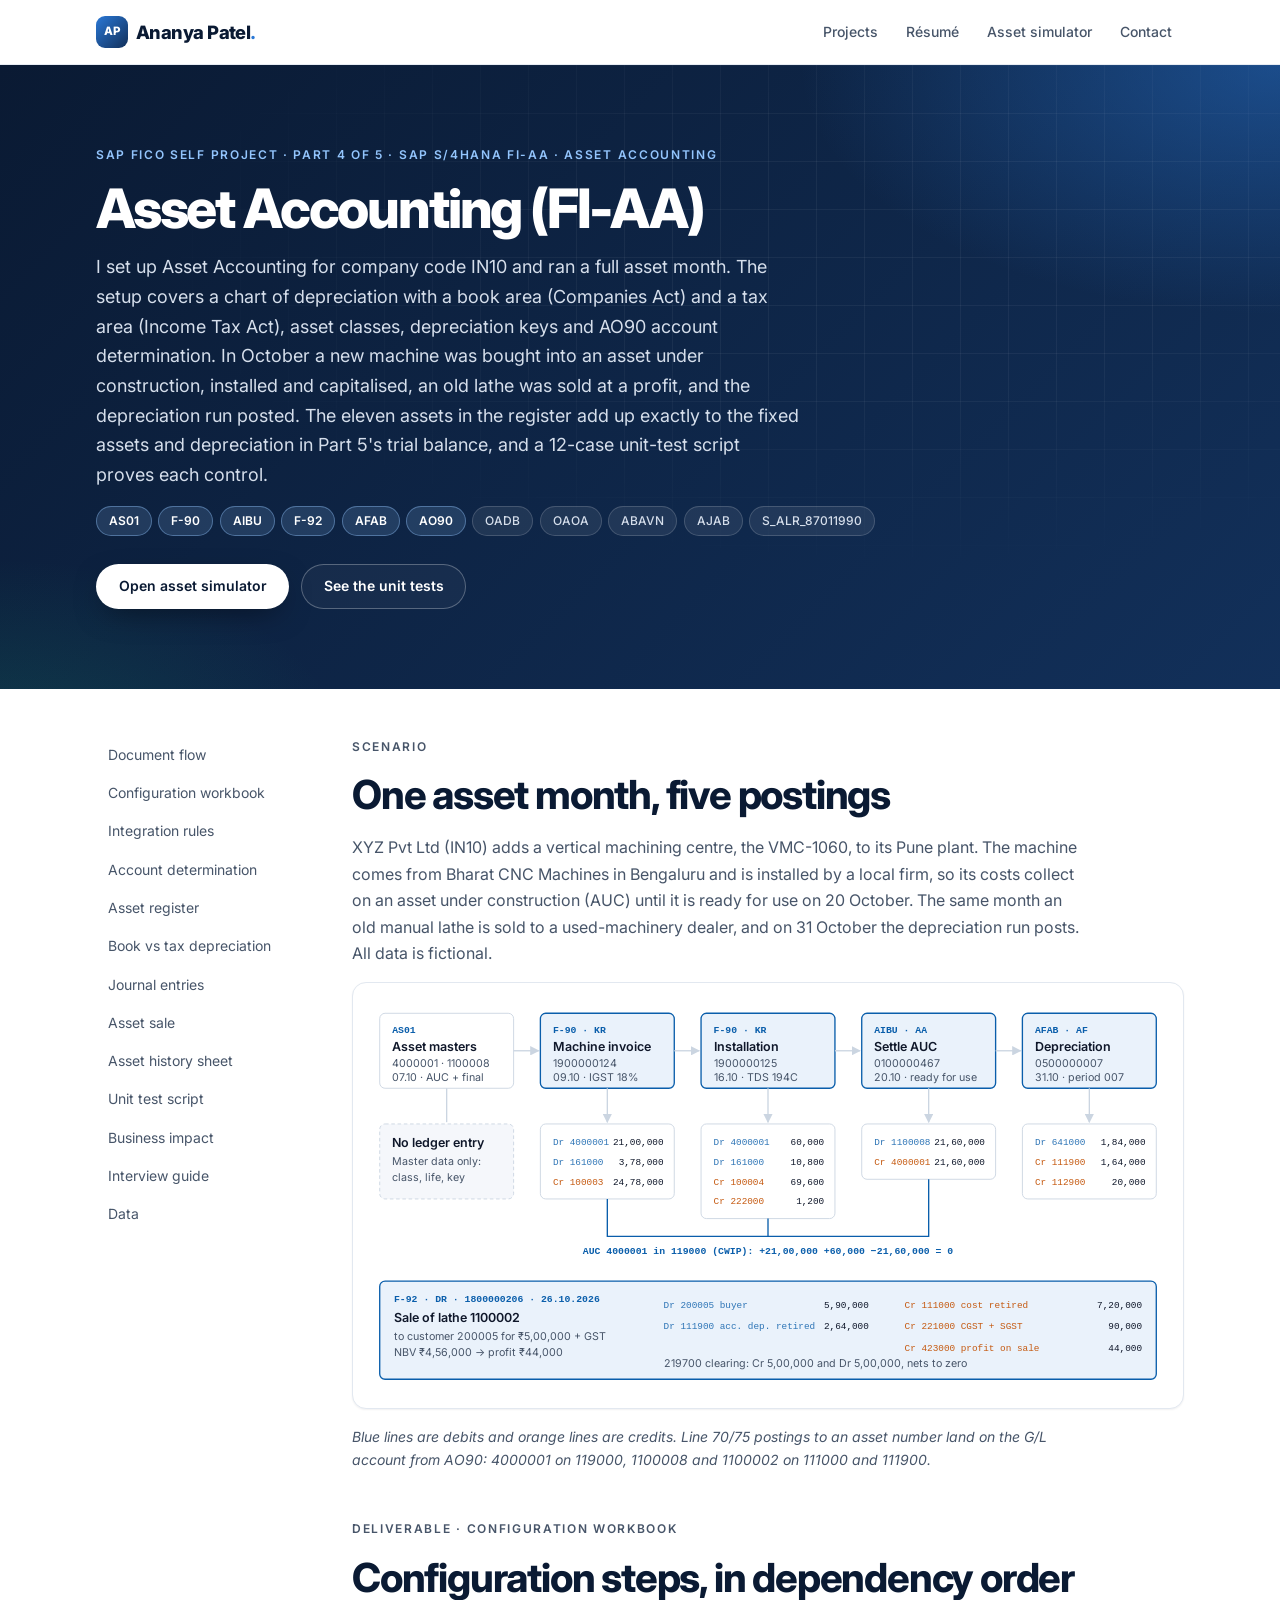
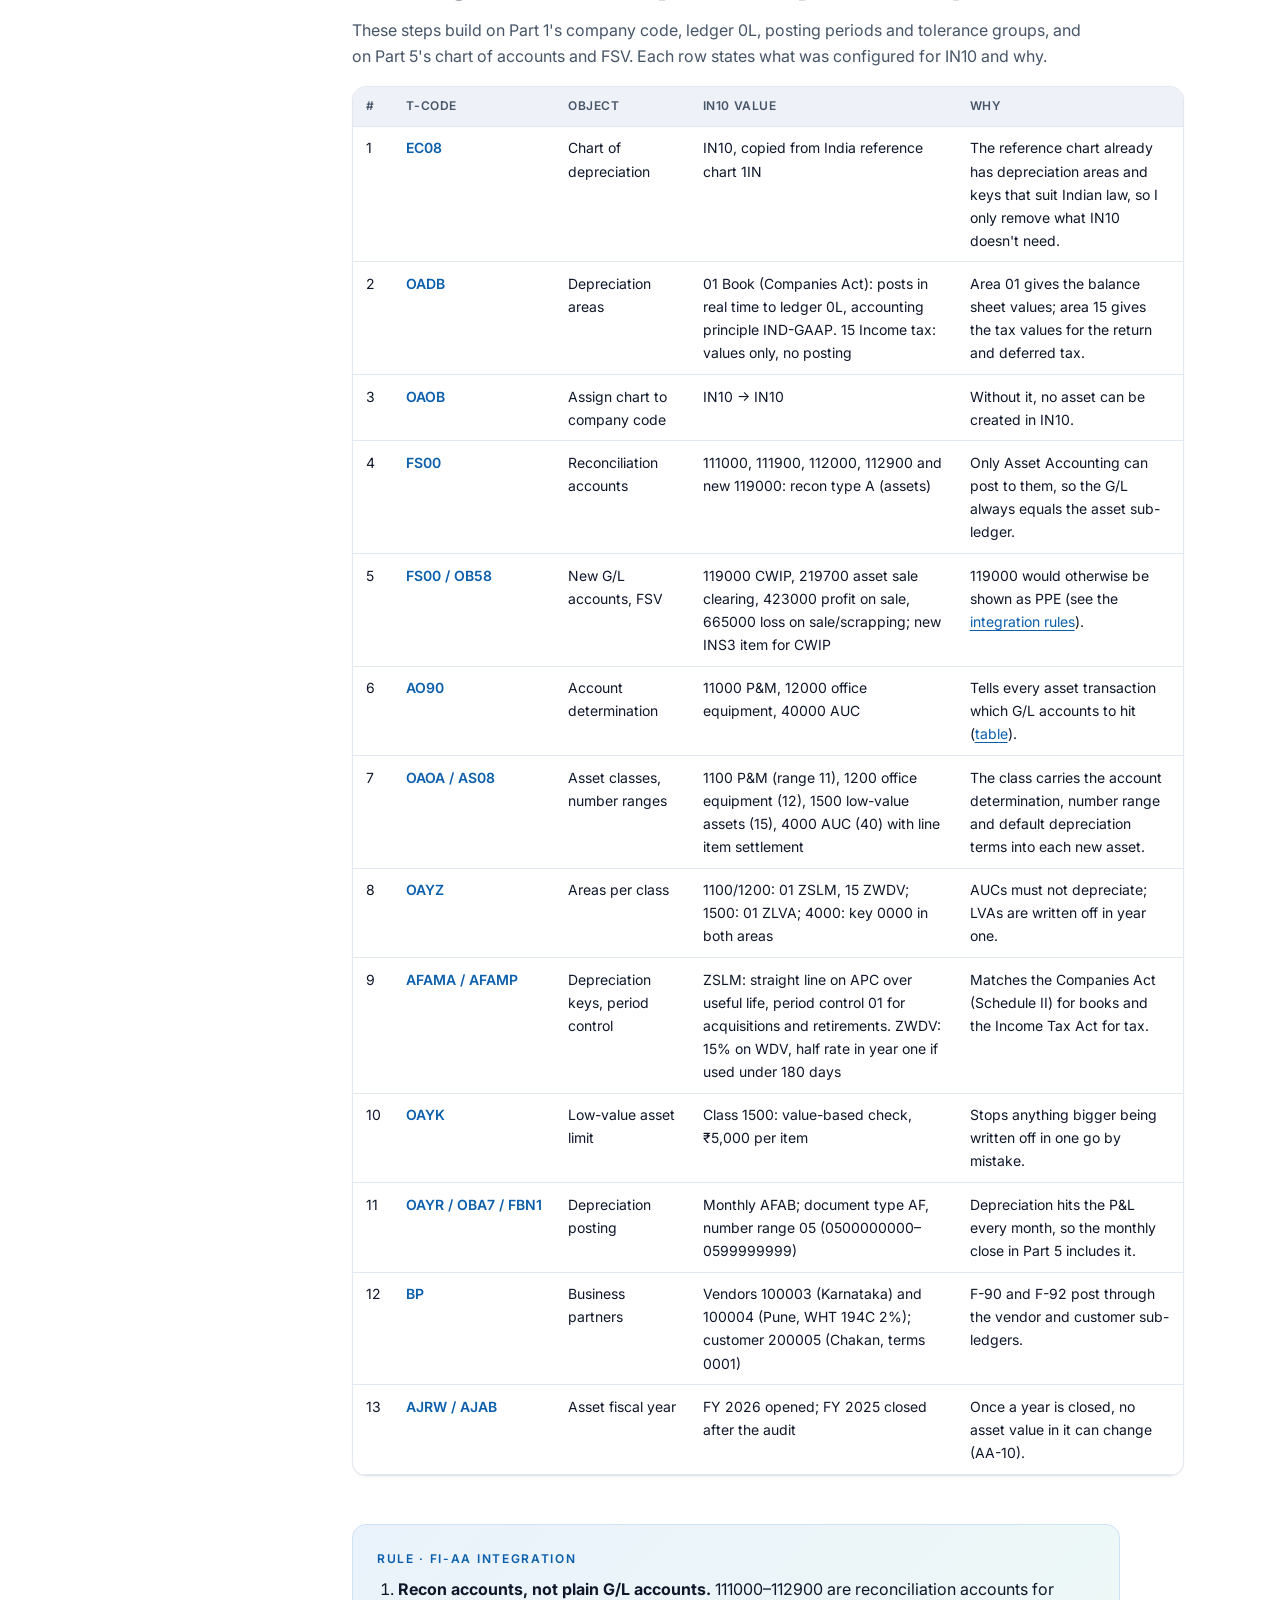
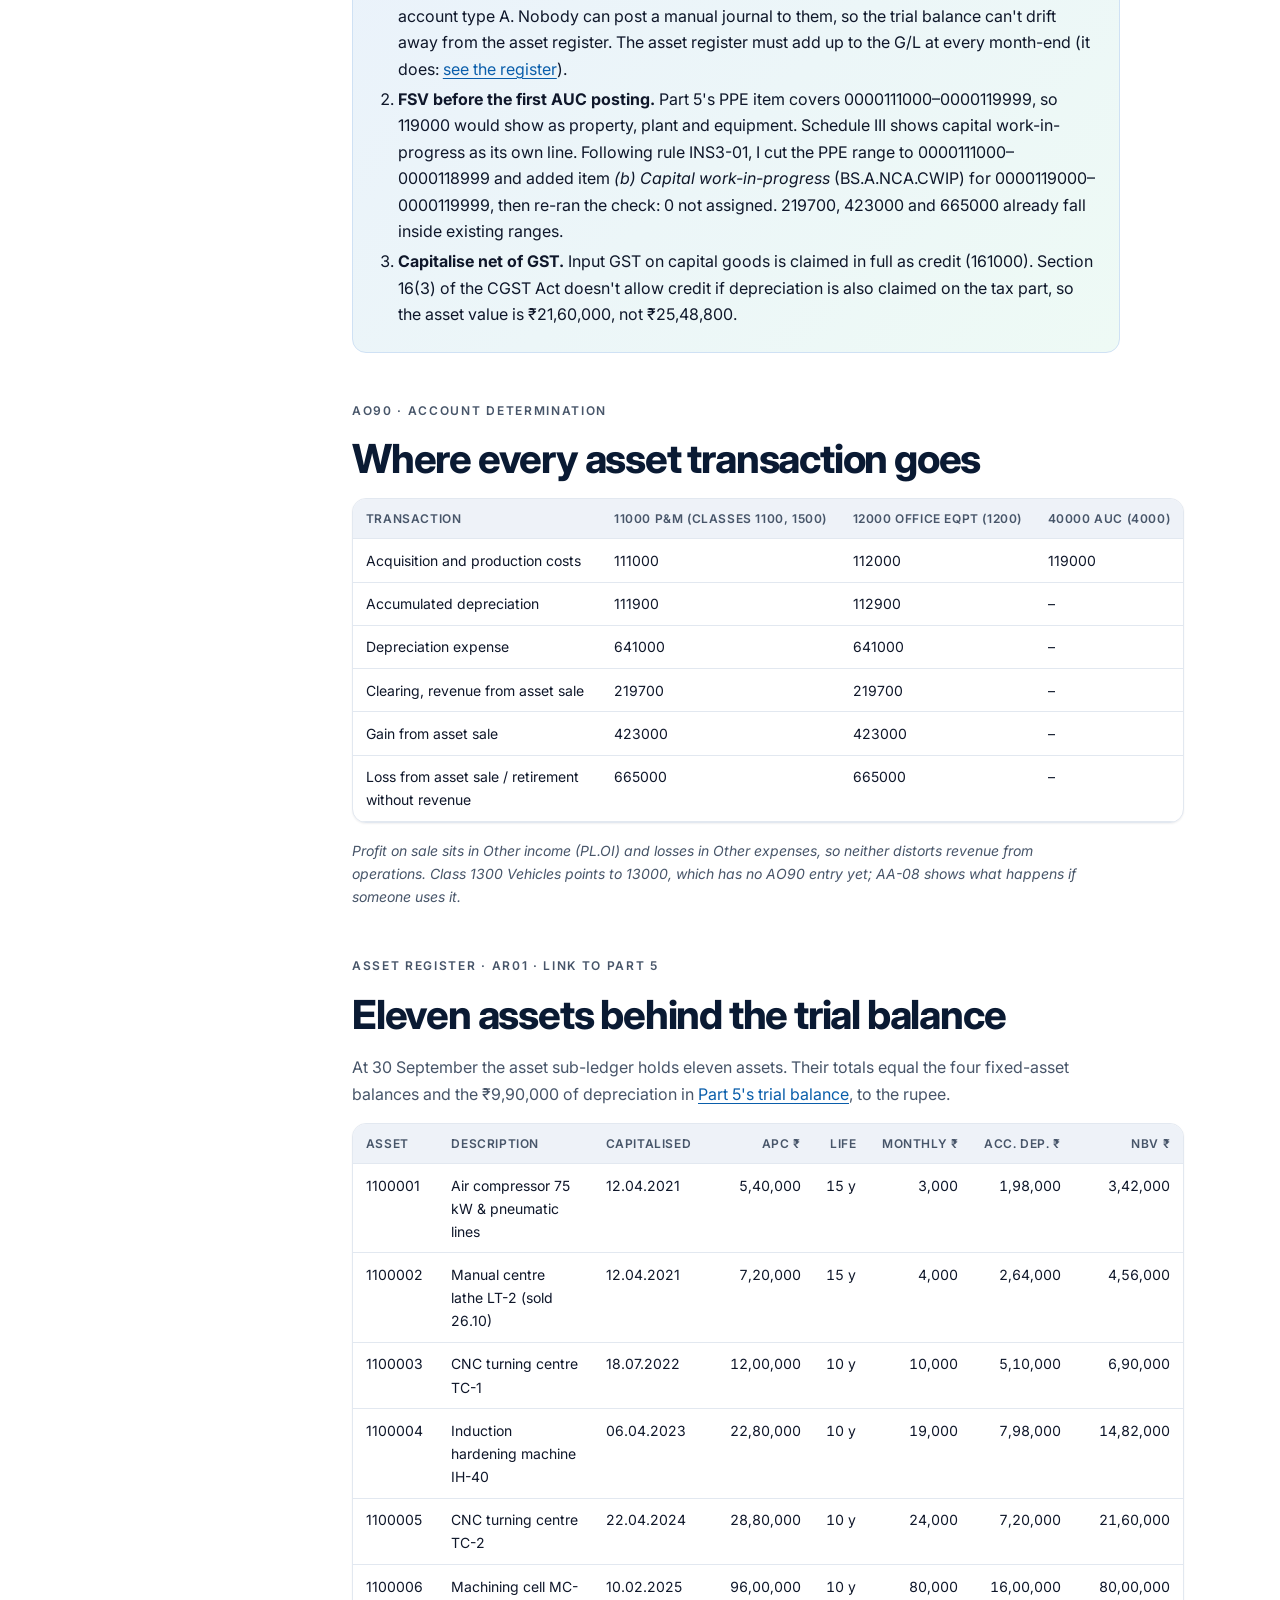
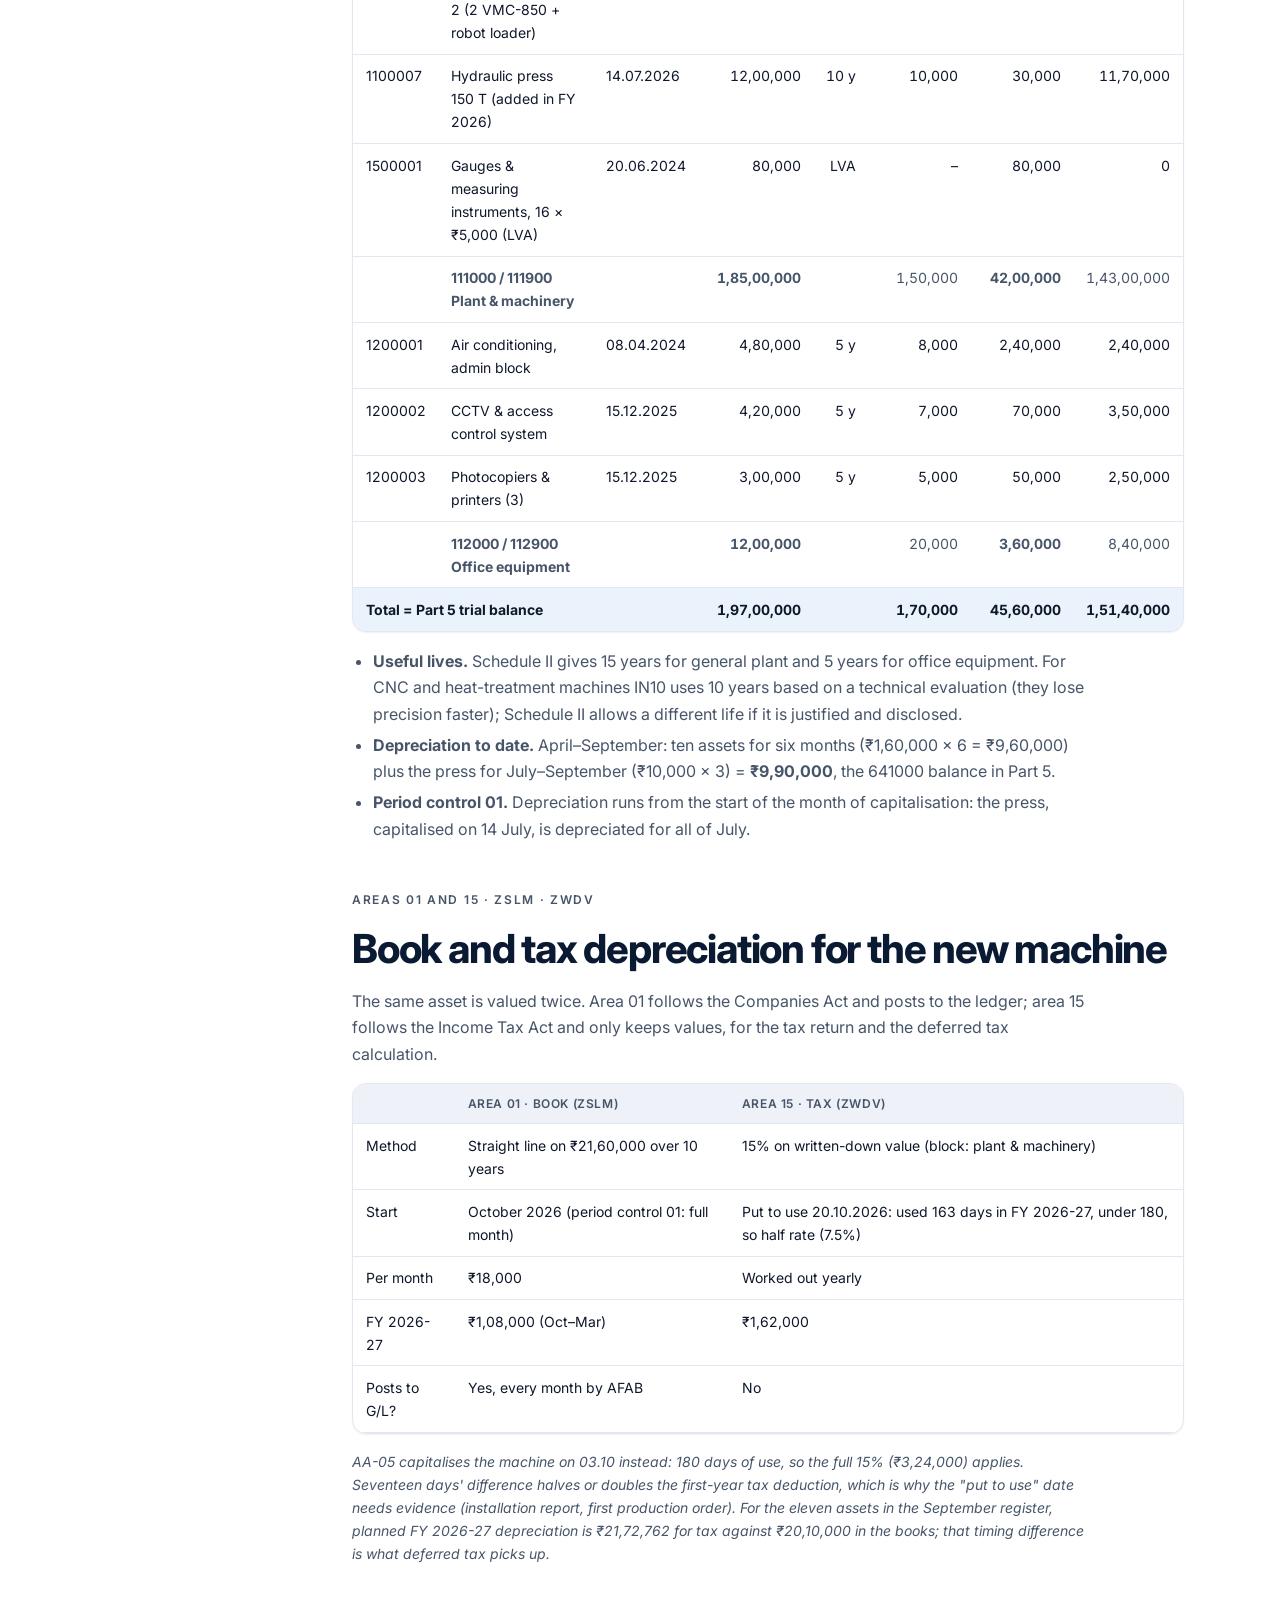
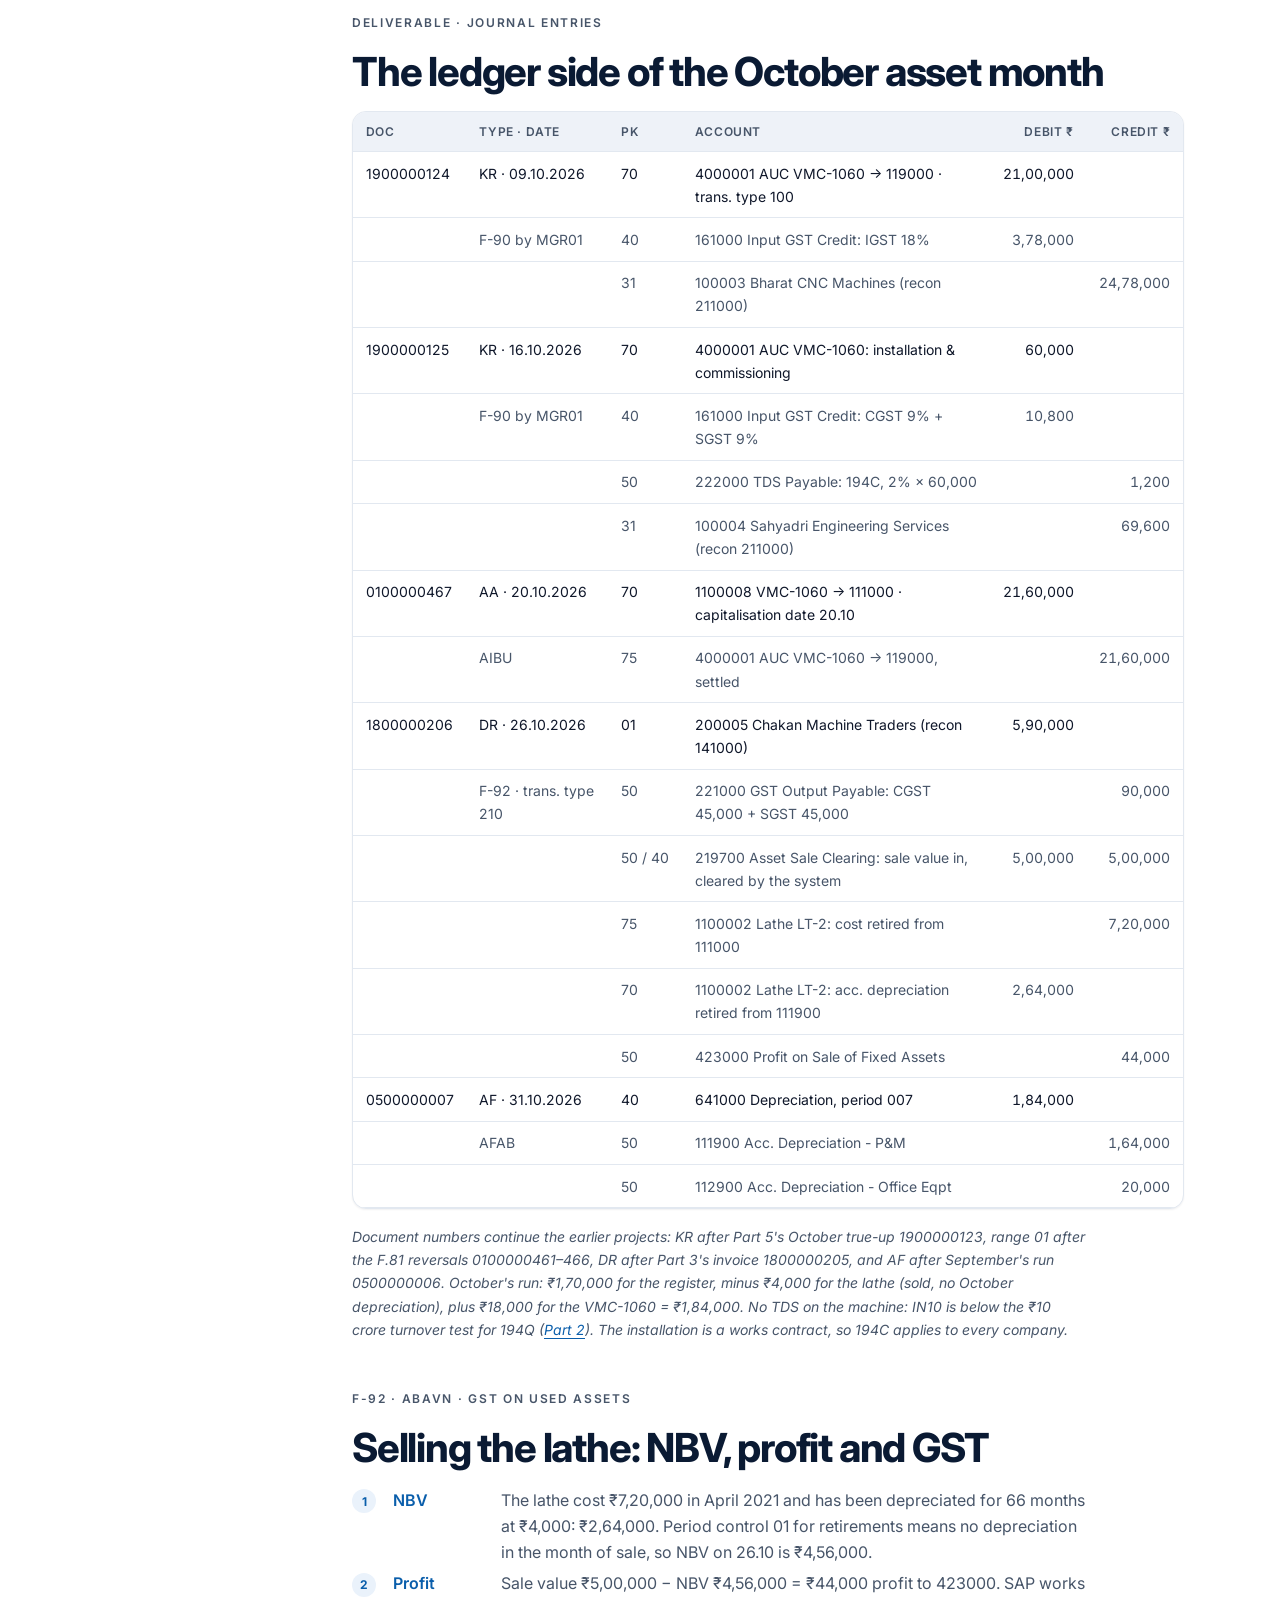
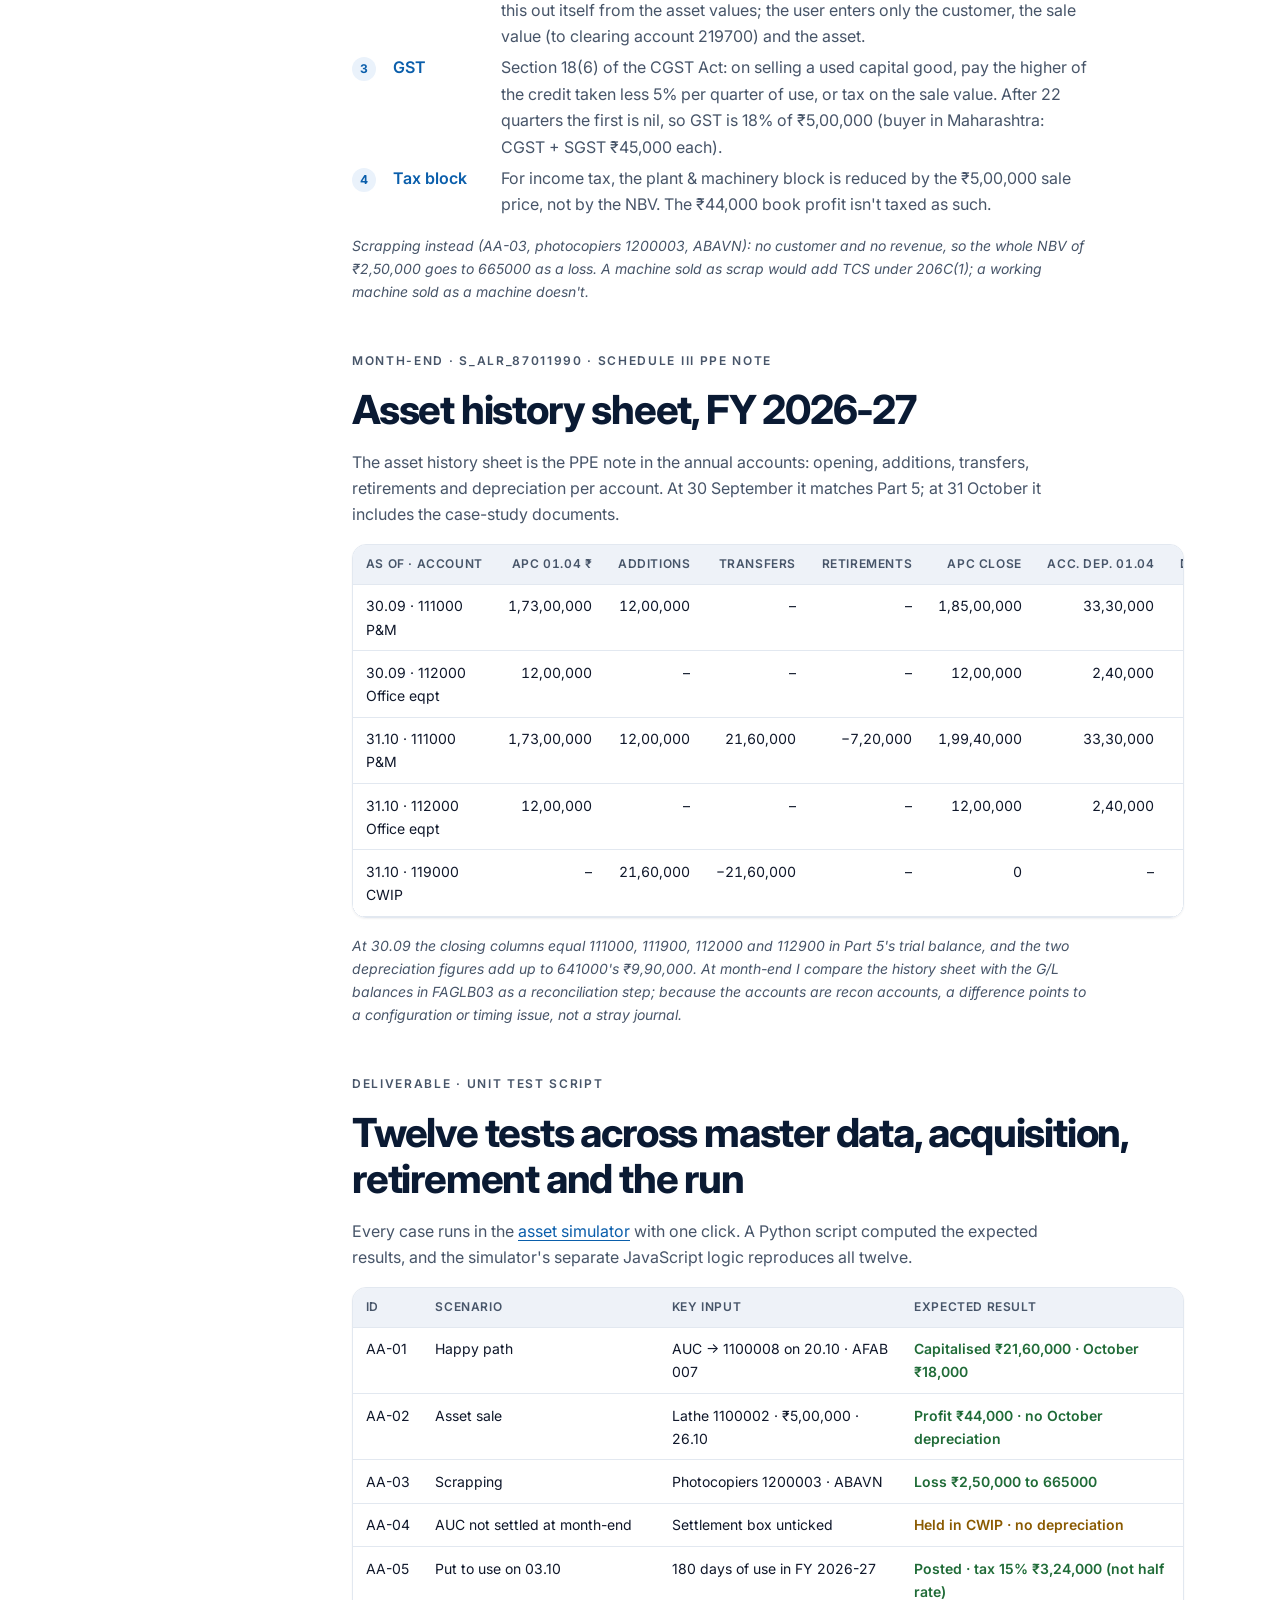
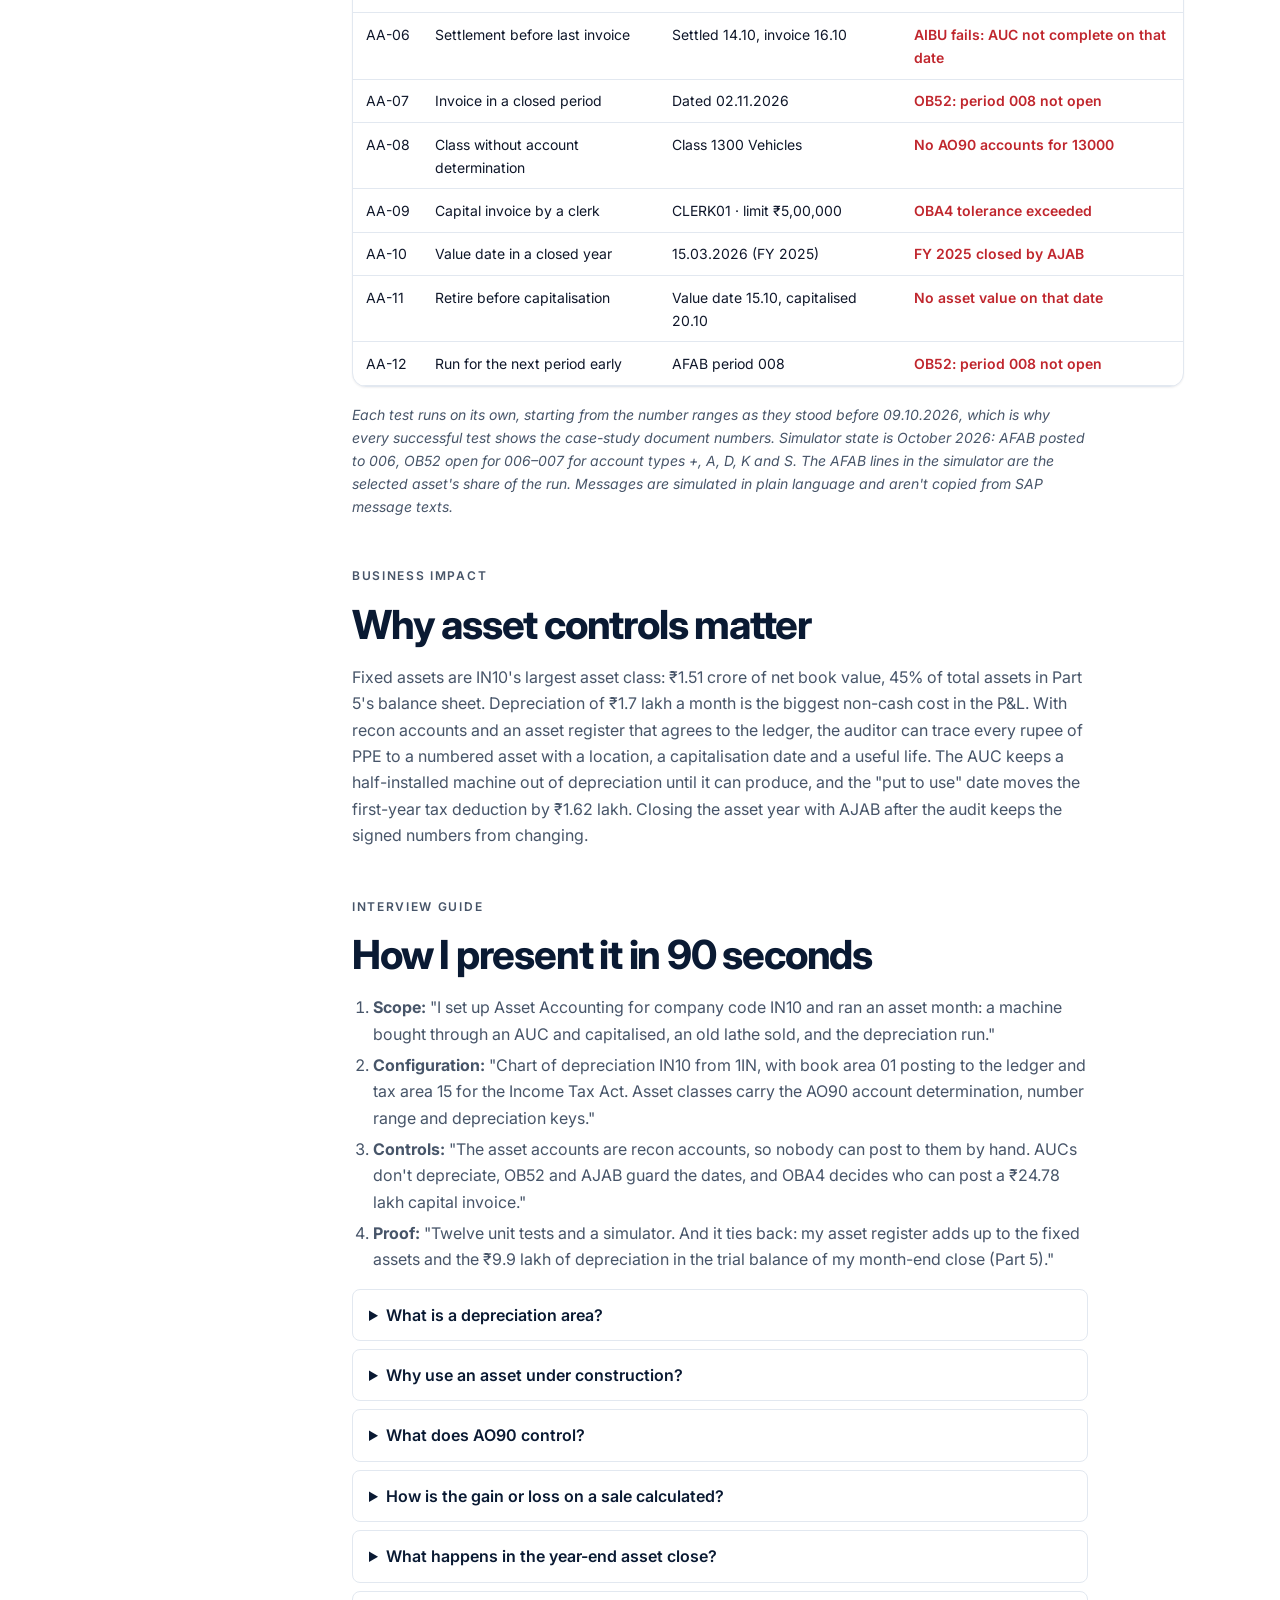
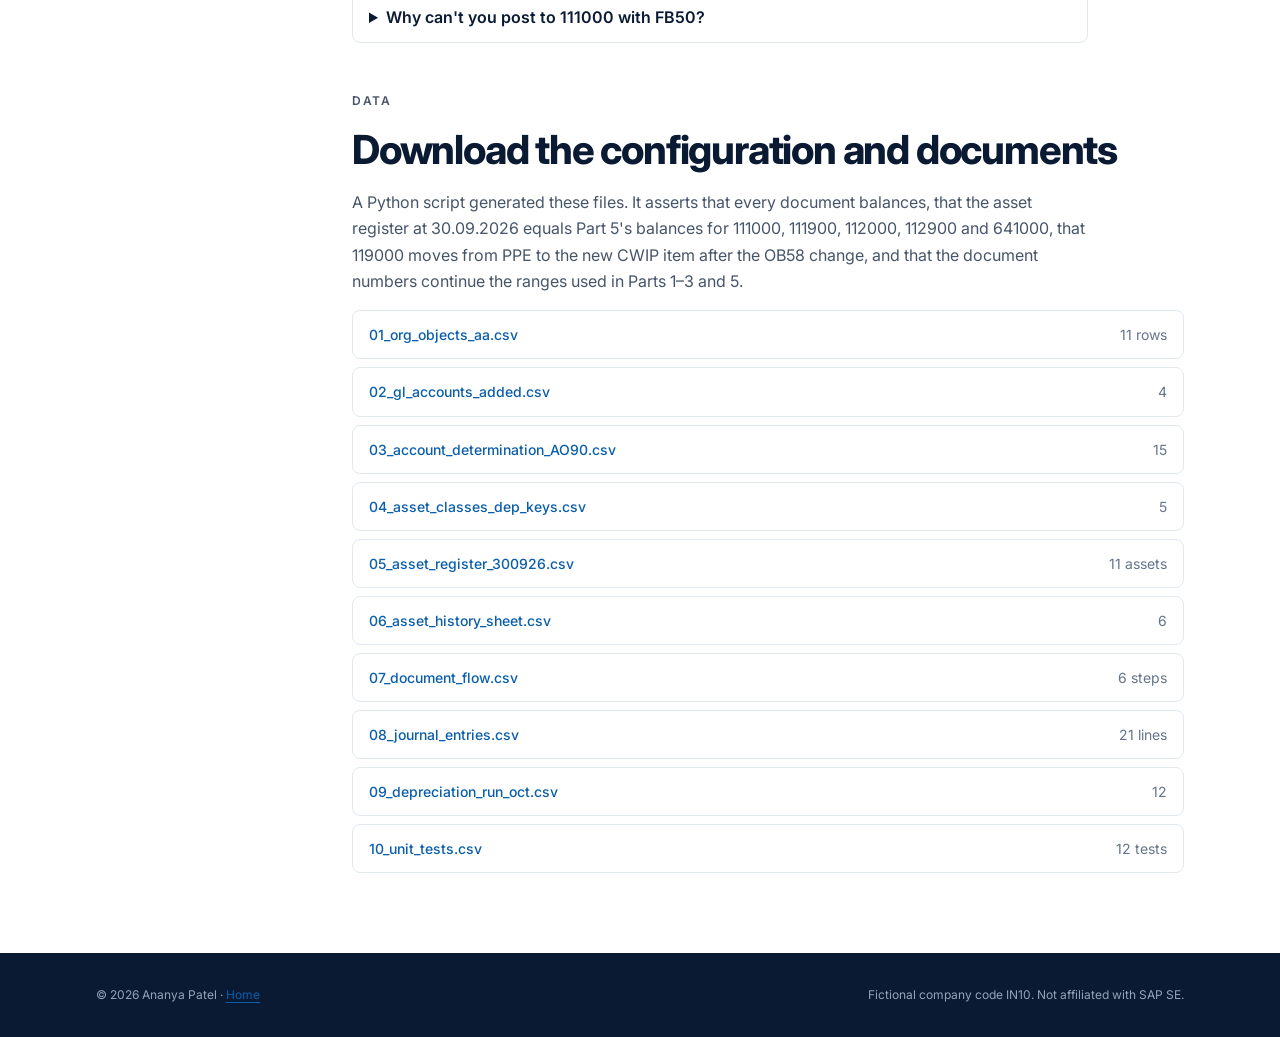
==== commit b233a8bf: "Add interactive plain-English dashboard and modern restyle Seven-tab dashboard on the homepage (prof" ====
--- a/projects/asset-accounting/index.html
+++ b/projects/asset-accounting/index.html
@@ -5,7 +5,7 @@
 <meta name="viewport" content="width=device-width, initial-scale=1, viewport-fit=cover">
 <title>Asset Accounting · Ananya Patel</title>
 <meta name="description" content="SAP S/4HANA case study: asset accounting for company code IN10, with chart of depreciation, book and tax areas, AO90 account determination, an asset bought through an AUC and settled, an asset sale, the AFAB depreciation run, an asset register tied to the trial balance and a 12-case unit-test script.">
-<link rel="stylesheet" href="https://fonts.googleapis.com/css2?family=Inter:wght@300;400;500;600;700&family=Source+Serif+4:opsz,wght@8..60,400;8..60,500;8..60,600&display=swap">
+<link rel="stylesheet" href="https://fonts.googleapis.com/css2?family=Inter:wght@300;400;500;600;700;800&display=swap">
 <link rel="stylesheet" href="../../assets/css/style.css">
 <script src="../../assets/js/main.js"></script>
 <style>
--- a/assets/css/style.css
+++ b/assets/css/style.css
@@ -1,17 +1,19 @@
-/* Ananya Patel — portfolio. Clean, minimal, private-bank style: navy bands, white space, one bright blue. */
+/* Ananya Patel — portfolio. Modern, clean finance style: navy, one bright blue, soft cards, Inter throughout. */
 :root {
   color-scheme: light;
   --paper: #ffffff;
   --surface: #ffffff;
-  --surface-2: #f4f6f9;
-  --ink: #141c2b;
-  --ink-2: #4a5568;
-  --ink-3: #7a8494;
-  --rule: #e3e7ee;
-  --rule-strong: #c9d0db;
-  --navy: #0b1f3a;
-  --navy-2: #13325c;
+  --surface-2: #f5f7fb;
+  --surface-3: #eef2f8;
+  --ink: #0f172a;
+  --ink-2: #475569;
+  --ink-3: #64748b;
+  --rule: #e2e8f0;
+  --rule-strong: #cbd5e1;
+  --navy: #0a1a33;
+  --navy-2: #12305a;
   --accent: #0a5eab;
+  --accent-2: #2a78d6;
   --accent-ink: #ffffff;
   --accent-wash: #eaf2fb;
   --bronze: #a67c52;
@@ -23,112 +25,263 @@
   --good-text: #1f6b37;
   --critical: #c0262d;
   --warning: #d89b00;
-  --shadow: 0 1px 2px rgba(11, 31, 58, .05), 0 8px 24px rgba(11, 31, 58, .06);
-
-  --f-display: "Source Serif 4", Georgia, "Times New Roman", serif;
+
+  /* chart palette (validated: dataviz reference slots 1–3, diverging blue/red, status set) */
+  --c1: #2a78d6;
+  --c2: #eb6834;
+  --c3: #1baf7a;
+  --c-pos: #2a78d6;
+  --c-neg: #e34948;
+  --c-total: #0a1a33;
+  --st-good: #0ca30c;
+  --st-warn: #fab219;
+  --st-serious: #ec835a;
+  --st-critical: #d03b3b;
+
+  --shadow-sm: 0 1px 2px rgba(15, 23, 42, .06);
+  --shadow: 0 1px 2px rgba(15, 23, 42, .04), 0 8px 24px -6px rgba(15, 23, 42, .08);
+  --shadow-lg: 0 2px 4px rgba(15, 23, 42, .04), 0 24px 48px -12px rgba(15, 23, 42, .18);
+
+  --f-display: Inter, "Segoe UI", system-ui, -apple-system, Arial, sans-serif;
   --f-body: Inter, "Segoe UI", system-ui, -apple-system, Arial, sans-serif;
   --f-mono: ui-monospace, SFMono-Regular, Menlo, Consolas, monospace;
 
-  --s-1: .25rem; --s-2: .5rem; --s-3: .75rem; --s-4: 1rem; --s-5: 1.5rem; --s-6: 2rem; --s-7: 3rem; --s-8: 4.5rem;
-  --t-xs: .75rem; --t-sm: .875rem; --t-md: 1rem; --t-lg: 1.125rem; --t-xl: 1.35rem; --t-2xl: clamp(1.6rem, 3vw, 2.1rem); --t-3xl: clamp(2.3rem, 6vw, 3.6rem);
-  --radius: 6px;
-  --wrap: 68rem;
+  --s-1: .25rem; --s-2: .5rem; --s-3: .75rem; --s-4: 1rem; --s-5: 1.5rem; --s-6: 2rem; --s-7: 3rem; --s-8: 5rem;
+  --t-xs: .75rem; --t-sm: .875rem; --t-md: 1rem; --t-lg: 1.125rem; --t-xl: 1.3rem; --t-2xl: clamp(1.75rem, 3.4vw, 2.5rem); --t-3xl: clamp(2.8rem, 7vw, 4.6rem);
+  --radius: 14px;
+  --radius-sm: 8px;
+  --wrap: 72rem;
 }
 
 *, *::before, *::after { box-sizing: border-box; }
-html { -webkit-text-size-adjust: 100%; scroll-behavior: smooth; }
+html { -webkit-text-size-adjust: 100%; scroll-behavior: smooth; scroll-padding-top: 5rem; }
 body {
   margin: 0;
   background: var(--paper);
   color: var(--ink);
-  font: 400 var(--t-md)/1.6 var(--f-body);
+  font: 400 var(--t-md)/1.65 var(--f-body);
   -webkit-font-smoothing: antialiased;
 }
 img { max-width: 100%; }
 [hidden] { display: none !important; }
 a { color: var(--accent); text-decoration-thickness: 1px; text-underline-offset: 3px; }
 a:hover { color: var(--navy-2); }
-:focus-visible { outline: 2px solid var(--accent); outline-offset: 2px; }
+:focus-visible { outline: 2px solid var(--accent-2); outline-offset: 2px; border-radius: 4px; }
+::selection { background: #cfe1f7; }
 
 .wrap { max-width: var(--wrap); margin-inline: auto; padding-inline: 16px; }
 @media (min-width: 700px) { .wrap { padding-inline: 32px; } }
 .prose { max-width: 44rem; }
 .prose p, .prose li { color: var(--ink-2); }
 
-h1, h2, h3, h4 { font-family: var(--f-body); line-height: 1.2; margin: 0; color: var(--ink); font-weight: 600; letter-spacing: -.01em; }
-h1 { font: 500 var(--t-3xl)/1.08 var(--f-display); letter-spacing: -.02em; color: var(--navy); }
-h2 { font: 500 var(--t-2xl)/1.15 var(--f-display); letter-spacing: -.015em; color: var(--navy); }
-h3 { font-size: var(--t-lg); }
+h1, h2, h3, h4 { font-family: var(--f-display); line-height: 1.15; margin: 0; color: var(--ink); font-weight: 700; letter-spacing: -.02em; }
+h1 { font-size: var(--t-3xl); font-weight: 800; letter-spacing: -.04em; line-height: 1.02; color: var(--navy); }
+h2 { font-size: var(--t-2xl); font-weight: 750; letter-spacing: -.03em; color: var(--navy); }
+h3 { font-size: var(--t-lg); letter-spacing: -.01em; }
 h4 { font-size: var(--t-md); }
 p { margin: 0; }
-.eyebrow { font-size: var(--t-xs); font-weight: 600; letter-spacing: .12em; text-transform: uppercase; color: var(--accent); }
+.eyebrow { font-size: var(--t-xs); font-weight: 600; letter-spacing: .14em; text-transform: uppercase; color: var(--accent); }
 .muted { color: var(--ink-2); }
 .small { font-size: var(--t-sm); }
-.mono, code, kbd { font-family: var(--f-mono); font-size: .92em; }
+.mono, code, kbd { font-family: var(--f-mono); font-size: .9em; }
 code { background: var(--surface-2); padding: .05em .35em; border-radius: 4px; }
 .num { font-variant-numeric: tabular-nums; text-align: right; white-space: nowrap; }
 
 /* ---------- header ---------- */
-.site-header { position: sticky; top: 0; z-index: 10; background: rgba(255, 255, 255, .92); backdrop-filter: saturate(1.4) blur(10px); -webkit-backdrop-filter: saturate(1.4) blur(10px); border-bottom: 1px solid var(--rule); }
+.site-header { position: sticky; top: 0; z-index: 20; background: rgba(255, 255, 255, .82); backdrop-filter: saturate(1.6) blur(14px); -webkit-backdrop-filter: saturate(1.6) blur(14px); border-bottom: 1px solid rgba(226, 232, 240, .8); }
 .site-header .wrap { display: flex; align-items: center; gap: var(--s-4); min-height: 4rem; flex-wrap: wrap; }
-.brand { font: 600 1.25rem/1 var(--f-display); color: var(--navy); text-decoration: none; letter-spacing: -.01em; }
-.brand span { color: var(--bronze); }
-.nav { display: flex; gap: var(--s-5); margin-left: auto; flex-wrap: wrap; }
-.nav a { font-size: var(--t-sm); font-weight: 500; color: var(--ink-2); text-decoration: none; padding-block: .4rem; border-bottom: 2px solid transparent; }
-.nav a:hover { color: var(--navy); border-bottom-color: var(--accent); }
-.nav a[aria-current="page"] { color: var(--navy); border-bottom-color: var(--accent); }
-@media (max-width: 560px) { .hide-sm { display: none; } .nav { gap: var(--s-4); } }
+.brand { font: 800 1.15rem/1 var(--f-display); color: var(--navy); text-decoration: none; letter-spacing: -.03em; display: inline-flex; align-items: center; gap: .5rem; }
+.brand::before { content: "AP"; display: inline-grid; place-items: center; width: 2rem; height: 2rem; border-radius: 9px; background: linear-gradient(135deg, var(--accent-2), var(--navy-2)); color: #fff; font-size: .72rem; letter-spacing: 0; }
+.brand span { color: var(--accent-2); margin-left: -.5rem; }
+.nav { display: flex; gap: var(--s-1); margin-left: auto; flex-wrap: wrap; }
+.nav a { font-size: var(--t-sm); font-weight: 500; color: var(--ink-2); text-decoration: none; padding: .45rem .75rem; border-radius: 999px; transition: background .15s, color .15s; }
+.nav a:hover { color: var(--navy); background: var(--surface-3); }
+.nav a[aria-current="page"] { color: var(--accent); background: var(--accent-wash); }
+@media (max-width: 600px) { .hide-sm { display: none; } .nav a { padding: .4rem .55rem; } }
 .theme-btn[data-theme-toggle] { display: none; }
 .theme-btn {
   border: 1px solid var(--rule-strong); background: var(--surface); color: var(--ink-2); border-radius: 999px;
-  font: 500 var(--t-xs)/1 var(--f-body); padding: .4rem .8rem; cursor: pointer;
+  font: 500 var(--t-xs)/1 var(--f-body); padding: .45rem .85rem; cursor: pointer; white-space: nowrap;
 }
 .theme-btn:hover { border-color: var(--accent); color: var(--accent); }
 
 /* ---------- buttons ---------- */
-.btn { display: inline-flex; align-items: center; gap: .4rem; font: 600 var(--t-sm)/1 var(--f-body); padding: .85rem 1.4rem; border-radius: 999px; text-decoration: none; border: 1px solid transparent; cursor: pointer; transition: background .15s, color .15s, border-color .15s; }
-.btn-primary { background: var(--accent); color: #fff; }
+.btn { display: inline-flex; align-items: center; gap: .4rem; font: 600 var(--t-sm)/1 var(--f-body); padding: .9rem 1.35rem; border-radius: 999px; text-decoration: none; border: 1px solid transparent; cursor: pointer; transition: background .15s, color .15s, border-color .15s, transform .15s, box-shadow .15s; }
+.btn:hover { transform: translateY(-1px); }
+.btn-primary { background: var(--accent); color: #fff; box-shadow: 0 6px 16px -6px rgba(10, 94, 171, .6); }
 .btn-primary:hover { background: var(--navy-2); color: #fff; }
-.btn-ghost { background: transparent; color: var(--accent); border-color: var(--accent); }
-.btn-ghost:hover { background: var(--accent-wash); color: var(--navy); }
+.btn-ghost { background: transparent; color: var(--accent); border-color: var(--rule-strong); }
+.btn-ghost:hover { background: var(--accent-wash); color: var(--navy); border-color: var(--accent); }
 
 /* ---------- sections ---------- */
 section { padding-block: var(--s-8) 0; }
-section > .wrap > header { display: grid; gap: var(--s-2); margin-bottom: var(--s-6); }
+section > .wrap > header { display: grid; gap: var(--s-3); margin-bottom: var(--s-6); }
+.sec-lede { color: var(--ink-2); font-size: var(--t-lg); max-width: 46rem; }
 #experience, #contact { background: var(--surface-2); padding-block: var(--s-8); margin-top: var(--s-8); }
-.site-footer { background: var(--navy); color: #aeb9cc; font-size: var(--t-xs); padding-block: var(--s-6); }
+#projects { padding-bottom: var(--s-8); }
+main.dash { padding-bottom: var(--s-8); }
+.site-footer { background: var(--navy); color: #94a3b8; font-size: var(--t-xs); padding-block: var(--s-6); }
 .site-footer .wrap { display: flex; gap: var(--s-4); flex-wrap: wrap; justify-content: space-between; }
-main.dash { padding-bottom: var(--s-8); }
-#projects { padding-bottom: var(--s-8); }
-
-/* ---------- hero (home + case studies): navy band ---------- */
-.hero, .cs-hero {
-  position: relative; overflow: hidden; color: #fff;
-  background:
-    radial-gradient(60rem 30rem at 100% 0%, rgba(10, 94, 171, .55), transparent 60%),
-    radial-gradient(40rem 24rem at 0% 110%, rgba(166, 124, 82, .28), transparent 60%),
-    linear-gradient(135deg, var(--navy) 0%, var(--navy-2) 100%);
+
+/* reveal on scroll (only when JS has marked the page) */
+.js .reveal { opacity: 0; transform: translateY(18px); transition: opacity .7s ease, transform .7s ease; }
+.js .reveal.in { opacity: 1; transform: none; }
+@media (prefers-reduced-motion: reduce) { .js .reveal { opacity: 1; transform: none; transition: none; } html { scroll-behavior: auto; } }
+
+/* ---------- hero (home + case studies) ---------- */
+.hero, .cs-hero { position: relative; overflow: hidden; color: #fff; background: var(--navy); isolation: isolate; }
+.hero::before, .cs-hero::before {
+  content: ""; position: absolute; inset: 0; z-index: -1; pointer-events: none;
+  background-image: linear-gradient(rgba(255, 255, 255, .05) 1px, transparent 1px), linear-gradient(90deg, rgba(255, 255, 255, .05) 1px, transparent 1px);
+  background-size: 48px 48px;
+  -webkit-mask-image: radial-gradient(ellipse 80% 70% at 70% 30%, #000 30%, transparent 75%);
+  mask-image: radial-gradient(ellipse 80% 70% at 70% 30%, #000 30%, transparent 75%);
 }
-.hero::after, .cs-hero::after { content: ""; position: absolute; left: 0; right: 0; bottom: 0; height: 4px; background: linear-gradient(90deg, var(--accent), var(--teal) 50%, var(--bronze)); }
-.hero { padding-block: clamp(4rem, 10vw, 7rem); }
-.hero .wrap { display: block; }
-.hero-copy { display: grid; gap: var(--s-4); max-width: 46rem; }
+.cs-hero { background: radial-gradient(50rem 26rem at 100% 0%, rgba(42, 120, 214, .45), transparent 60%), radial-gradient(36rem 20rem at 0% 110%, rgba(27, 175, 122, .18), transparent 60%), linear-gradient(135deg, var(--navy) 0%, var(--navy-2) 100%); }
+.hero-bg { position: absolute; inset: 0; z-index: -2; overflow: hidden; }
+.hero-bg span { position: absolute; border-radius: 50%; filter: blur(70px); opacity: .55; animation: drift 18s ease-in-out infinite alternate; }
+.hero-bg span:nth-child(1) { width: 38rem; height: 38rem; background: #1d5fb8; top: -14rem; right: -8rem; }
+.hero-bg span:nth-child(2) { width: 26rem; height: 26rem; background: #0f8b8d; bottom: -12rem; left: -6rem; animation-duration: 22s; opacity: .35; }
+.hero-bg span:nth-child(3) { width: 20rem; height: 20rem; background: #6b4c9a; top: 30%; left: 45%; animation-duration: 26s; opacity: .3; }
+@keyframes drift { from { transform: translate(0, 0) scale(1); } to { transform: translate(-4rem, 3rem) scale(1.12); } }
+@media (prefers-reduced-motion: reduce) { .hero-bg span { animation: none; } }
+.hero { padding-block: clamp(3.5rem, 9vw, 6.5rem) clamp(2.5rem, 6vw, 4rem); }
+.hero-grid { display: grid; grid-template-columns: minmax(0, 1.25fr) minmax(0, 1fr); gap: var(--s-7); align-items: center; }
+@media (max-width: 900px) { .hero-grid { grid-template-columns: 1fr; gap: var(--s-6); } }
+.hero-copy { display: grid; gap: var(--s-4); }
 .hero h1, .cs-hero h1 { color: #fff; }
-.hero .eyebrow, .cs-hero .eyebrow { color: #9cc7f0; }
-.hero-copy .lede { font-size: var(--t-xl); line-height: 1.5; color: #d5deeb; font-weight: 300; }
+.hero h1 { background: linear-gradient(180deg, #fff 30%, #b9d3f3); -webkit-background-clip: text; background-clip: text; -webkit-text-fill-color: transparent; padding-bottom: .06em; }
+.hero .eyebrow, .cs-hero .eyebrow { color: #93c5fd; }
+.badge { justify-self: start; display: inline-flex; align-items: center; gap: .55rem; font-size: var(--t-xs); font-weight: 600; letter-spacing: .02em; color: #d6e6fa; padding: .4rem .85rem .4rem .7rem; border-radius: 999px; background: rgba(255, 255, 255, .08); border: 1px solid rgba(255, 255, 255, .16); }
+.badge .dot { width: .5rem; height: .5rem; border-radius: 50%; background: #34d399; box-shadow: 0 0 0 0 rgba(52, 211, 153, .6); animation: pulse 2.2s infinite; }
+@keyframes pulse { 70% { box-shadow: 0 0 0 8px rgba(52, 211, 153, 0); } 100% { box-shadow: 0 0 0 0 rgba(52, 211, 153, 0); } }
+@media (prefers-reduced-motion: reduce) { .badge .dot { animation: none; } }
+.hero-copy .lede { font-size: clamp(1.15rem, 2.2vw, 1.45rem); line-height: 1.45; color: #e2ebf7; font-weight: 400; max-width: 34rem; letter-spacing: -.01em; }
+.lede-sub { color: #9fb3cc; font-size: var(--t-sm); font-weight: 500; }
 .hero-actions { display: flex; gap: var(--s-3); flex-wrap: wrap; margin-top: var(--s-3); }
-.hero .btn-primary, .cs-hero .btn-primary { background: #fff; color: var(--navy); }
-.hero .btn-primary:hover, .cs-hero .btn-primary:hover { background: var(--accent-wash); }
-.hero .btn-ghost, .cs-hero .btn-ghost { color: #fff; border-color: rgba(255, 255, 255, .5); }
-.hero .btn-ghost:hover, .cs-hero .btn-ghost:hover { background: rgba(255, 255, 255, .1); border-color: #fff; color: #fff; }
-.hero-stats { display: grid; grid-template-columns: repeat(4, minmax(0, 1fr)); gap: var(--s-5); margin-top: var(--s-7); padding-top: var(--s-5); border-top: 1px solid rgba(255, 255, 255, .18); }
-.hero-stats div { display: grid; gap: .2rem; }
-.hero-stats b { font: 500 clamp(1.6rem, 4vw, 2.2rem)/1 var(--f-display); color: #fff; }
-.hero-stats span { font-size: var(--t-sm); color: #aebfd6; }
+.hero .btn-primary, .cs-hero .btn-primary { background: #fff; color: var(--navy); box-shadow: 0 10px 30px -10px rgba(0, 0, 0, .5); }
+.hero .btn-primary:hover, .cs-hero .btn-primary:hover { background: #e6effb; }
+.hero .btn-ghost, .cs-hero .btn-ghost { color: #fff; border-color: rgba(255, 255, 255, .28); background: rgba(255, 255, 255, .04); }
+.hero .btn-ghost:hover, .cs-hero .btn-ghost:hover { background: rgba(255, 255, 255, .12); border-color: rgba(255, 255, 255, .6); color: #fff; }
+
+.hero-card { display: grid; gap: var(--s-4); padding: var(--s-5); border-radius: 20px; text-decoration: none; color: #fff; background: linear-gradient(160deg, rgba(255, 255, 255, .13), rgba(255, 255, 255, .04)); border: 1px solid rgba(255, 255, 255, .18); backdrop-filter: blur(16px); -webkit-backdrop-filter: blur(16px); box-shadow: 0 30px 60px -20px rgba(0, 0, 0, .55); transition: transform .3s, border-color .3s; }
+.hero-card:hover { color: #fff; transform: translateY(-4px); border-color: rgba(255, 255, 255, .32); }
+.hc-top { display: flex; justify-content: space-between; gap: var(--s-3); font-size: var(--t-xs); color: #b6c6dc; flex-wrap: wrap; }
+.hc-live { color: #6ee7b7; font-weight: 600; }
+.hc-kpi { display: grid; gap: .1rem; }
+.hc-kpi b { font-size: clamp(2.2rem, 5vw, 3rem); font-weight: 800; letter-spacing: -.04em; line-height: 1; }
+.hc-kpi span { color: #b6c6dc; font-size: var(--t-sm); }
+.hc-bars { display: grid; gap: .55rem; }
+.hc-bars > span { display: grid; grid-template-columns: 5.2rem minmax(0, 1fr) auto; align-items: center; gap: .6rem; font-size: var(--t-xs); }
+.hc-bars i { font-style: normal; color: #cbd8ea; }
+.hc-bars em { font-style: normal; font-weight: 600; font-variant-numeric: tabular-nums; }
+.hc-bars > span::after { content: ""; grid-column: 2; grid-row: 1; height: 10px; width: var(--w); border-radius: 0 4px 4px 0; background: #60a5fa; }
+.hc-bars > span.neg::after { background: #f87171; }
+.hc-bars > span.tot::after { background: #fff; }
+.hc-foot { font-size: var(--t-xs); color: #cbd8ea; display: flex; gap: .45rem; align-items: center; padding-top: var(--s-3); border-top: 1px solid rgba(255, 255, 255, .14); }
+.hc-foot .ok { display: inline-grid; place-items: center; width: 1.1rem; height: 1.1rem; border-radius: 50%; background: #10b981; color: #fff; font-size: .65rem; }
+
+.hero-stats { display: grid; grid-template-columns: repeat(4, minmax(0, 1fr)); gap: var(--s-5); margin-top: var(--s-7); padding-top: var(--s-5); border-top: 1px solid rgba(255, 255, 255, .14); }
+.hero-stats div { display: grid; gap: .25rem; }
+.hero-stats b { font-size: clamp(1.6rem, 4vw, 2.2rem); font-weight: 800; letter-spacing: -.03em; line-height: 1; color: #fff; }
+.hero-stats span { font-size: var(--t-sm); color: #9fb3cc; }
 @media (max-width: 700px) { .hero-stats { grid-template-columns: repeat(2, minmax(0, 1fr)); } }
 
+/* ---------- dashboard ---------- */
+.dashboard { background: linear-gradient(180deg, var(--surface-2), #fff 40%); }
+.kpis { display: grid; grid-template-columns: repeat(4, minmax(0, 1fr)); gap: var(--s-3); margin-bottom: var(--s-5); }
+@media (max-width: 860px) { .kpis { grid-template-columns: repeat(2, minmax(0, 1fr)); } }
+.kpi { display: grid; gap: .2rem; padding: var(--s-4) var(--s-5); background: var(--surface); border: 1px solid var(--rule); border-radius: var(--radius); box-shadow: var(--shadow-sm); }
+@media (max-width: 480px) { .kpi { padding: var(--s-3) var(--s-4); } }
+.k-label { font-size: var(--t-xs); font-weight: 600; color: var(--ink-3); letter-spacing: .02em; }
+.kpi b { font-size: clamp(1.5rem, 3vw, 2rem); font-weight: 750; letter-spacing: -.03em; line-height: 1.1; color: var(--ink); }
+.k-note { font-size: var(--t-xs); color: var(--ink-3); }
+.dboard { background: var(--surface); border: 1px solid var(--rule); border-radius: 20px; box-shadow: var(--shadow-lg); overflow: hidden; }
+.db-tabs { display: flex; gap: .35rem; padding: .6rem; overflow-x: auto; scrollbar-width: none; background: var(--surface-2); border-bottom: 1px solid var(--rule); }
+.db-tabs::-webkit-scrollbar { display: none; }
+.db-tab { flex: none; font: 600 var(--t-sm)/1 var(--f-body); color: var(--ink-2); background: transparent; border: 1px solid transparent; padding: .7rem 1rem; border-radius: 999px; cursor: pointer; transition: background .15s, color .15s, box-shadow .15s; }
+.db-tab:hover { color: var(--navy); background: #fff; }
+.db-tab[aria-selected="true"] { background: #fff; color: var(--accent); border-color: var(--rule); box-shadow: var(--shadow-sm); }
+.db-panels { padding: clamp(1rem, 3vw, 2rem); }
+.db-panel { display: grid; gap: var(--s-6); animation: fadeUp .35s ease; }
+@keyframes fadeUp { from { opacity: 0; transform: translateY(6px); } to { opacity: 1; transform: none; } }
+@media (prefers-reduced-motion: reduce) { .db-panel { animation: none; } }
+.db-block { display: grid; grid-template-columns: minmax(0, 1.5fr) minmax(0, 1fr); gap: var(--s-5) var(--s-6); align-items: start; }
+.db-block + .db-block { padding-top: var(--s-6); border-top: 1px dashed var(--rule-strong); }
+@media (max-width: 920px) { .db-block { grid-template-columns: 1fr; } }
+.viz-card { display: grid; gap: var(--s-3); min-width: 0; }
+.viz-title { font-size: var(--t-lg); font-weight: 650; color: var(--ink); }
+.viz { position: relative; width: 100%; min-height: 60px; }
+.viz svg { display: block; overflow: visible; font-family: var(--f-body); }
+.viz .v-label { font-size: 12.5px; fill: var(--ink-2); }
+.viz .v-label.small { font-size: 11.5px; }
+.viz .v-label, .viz .v-value { paint-order: stroke; stroke: var(--surface); stroke-width: 4px; stroke-linejoin: round; }
+.viz .v-label.strong, .viz .v-value.strong { fill: var(--ink); font-weight: 700; }
+.viz .v-value { font-size: 12.5px; fill: var(--ink); font-weight: 600; font-variant-numeric: tabular-nums; }
+.viz .v-axis { font-size: 11px; fill: var(--ink-3); font-variant-numeric: tabular-nums; }
+.viz .v-grid { stroke: var(--rule); stroke-width: 1; }
+.viz .v-baseline { stroke: var(--rule-strong); stroke-width: 1; }
+.viz .v-connector { stroke: var(--rule-strong); stroke-width: 1; }
+.viz .v-cross { stroke: var(--ink-3); stroke-width: 1; }
+.viz .v-equals { font-size: 28px; font-weight: 700; fill: var(--ink-3); }
+.viz .hit { outline: none; }
+.viz rect.hit:hover, .viz rect.hit:focus-visible { fill: rgba(42, 120, 214, .07); }
+.viz path.hit:hover, .viz path.hit:focus-visible { filter: brightness(1.15); }
+.ev-list { margin: .25rem 0 0; padding-left: 1.3rem; display: grid; gap: .15rem; font-size: var(--t-xs); color: var(--ink-2); }
+.ev-list b { color: var(--ink); }
+.viz-legend { display: flex; flex-wrap: wrap; gap: .4rem 1rem; font-size: var(--t-xs); color: var(--ink-2); }
+.lg-item { display: inline-flex; align-items: center; gap: .4rem; }
+.lg-sw { width: .8rem; height: .8rem; border-radius: 3px; flex: none; }
+.lg-ico { font-weight: 700; color: var(--ink-3); font-size: .7rem; }
+.viz-tip { position: absolute; z-index: 50; display: none; pointer-events: none; min-width: 10rem; max-width: 18rem; padding: .6rem .75rem; border-radius: 10px; background: #0f172a; color: #fff; font-size: var(--t-xs); line-height: 1.45; box-shadow: 0 12px 30px -8px rgba(0, 0, 0, .4); }
+.viz-tip .tt-head { color: #cbd5e1; font-weight: 600; margin-bottom: .2rem; }
+.viz-tip .tt-row { display: flex; align-items: center; gap: .45rem; }
+.viz-tip .tt-row b { font-size: .85rem; font-variant-numeric: tabular-nums; }
+.viz-tip .tt-row span:last-child { color: #cbd5e1; }
+.viz-tip .tt-key { width: .9rem; height: 3px; border-radius: 2px; flex: none; }
+
+.explain { display: grid; gap: var(--s-3); align-content: start; font-size: .95rem; color: var(--ink-2); }
+.ex-kicker { font-size: var(--t-xs); font-weight: 700; letter-spacing: .12em; text-transform: uppercase; color: var(--teal); }
+.takeaway { display: grid; gap: .25rem; padding: var(--s-4); border-radius: var(--radius-sm); background: linear-gradient(135deg, #eaf2fb, #eefaf5); border: 1px solid #d4e5f7; color: var(--ink); }
+.tk-label { font-size: var(--t-xs); font-weight: 700; color: var(--accent); letter-spacing: .04em; }
+.takeaway p { font-weight: 500; }
+.ex-stats { display: grid; grid-template-columns: repeat(3, minmax(0, 1fr)); gap: .5rem; }
+.ex-stats div { display: grid; gap: .1rem; padding: .6rem .7rem; border-radius: var(--radius-sm); background: var(--surface-2); }
+.ex-stats span { font-size: .7rem; color: var(--ink-3); }
+.ex-stats b { font-size: var(--t-sm); color: var(--ink); }
+.tech { grid-column: 1 / -1; border: 1px solid var(--rule); border-radius: var(--radius-sm); background: var(--surface-2); }
+.tech summary { cursor: pointer; list-style: none; display: flex; align-items: baseline; flex-wrap: wrap; gap: .2rem .6rem; padding: .8rem 1rem; font-weight: 600; color: var(--navy); font-size: var(--t-sm); }
+.tech summary::-webkit-details-marker { display: none; }
+.tech summary::before { content: "+"; display: inline-grid; place-items: center; width: 1.2rem; height: 1.2rem; border-radius: 6px; background: var(--navy); color: #fff; font-size: .8rem; line-height: 1; align-self: center; }
+.tech[open] summary::before { content: "−"; }
+.tech summary small { color: var(--ink-3); font-weight: 400; font-size: var(--t-xs); }
+.tech-body { display: grid; gap: var(--s-4); padding: 0 1rem 1rem; font-size: var(--t-sm); color: var(--ink-2); }
+.tech-body ul { margin: 0; padding-left: 1.1rem; display: grid; gap: .35rem; }
+.tech-table { overflow-x: auto; border: 1px solid var(--rule); border-radius: var(--radius-sm); background: #fff; }
+.tech-table table { width: 100%; border-collapse: collapse; font-size: var(--t-xs); }
+.tech-table th, .tech-table td { padding: .45rem .65rem; text-align: left; border-bottom: 1px solid var(--rule); vertical-align: top; }
+.tech-table th { background: var(--surface-3); color: var(--ink-2); font-weight: 600; white-space: nowrap; }
+.tech-table .num { text-align: right; font-variant-numeric: tabular-nums; white-space: nowrap; color: var(--ink); font-weight: 600; }
+.tech-table tr:last-child td { border-bottom: 0; }
+.ex-link { font-weight: 600; text-decoration: none; }
+.ex-link:hover { text-decoration: underline; }
+.db-foot { margin-top: var(--s-4); font-size: var(--t-xs); color: var(--ink-3); }
+
+.periods { display: grid; grid-template-columns: repeat(6, minmax(0, 1fr)); gap: .4rem; }
+@media (max-width: 520px) { .periods { grid-template-columns: repeat(3, minmax(0, 1fr)); } }
+.period { display: grid; gap: .1rem; padding: .6rem .55rem; border-radius: var(--radius-sm); border: 1px solid var(--rule); background: var(--surface-2); font-size: .7rem; color: var(--ink-3); }
+.period b { font-size: var(--t-sm); color: var(--ink); }
+.period .p-num { font-variant-numeric: tabular-nums; }
+.period .p-st { font-weight: 600; }
+.period.open { background: #ecfdf3; border-color: var(--st-good); box-shadow: 0 0 0 3px rgba(12, 163, 12, .12); }
+.period.open .p-st { color: #067a06; }
+.period.future { background: #fff; border-style: dashed; }
+.period.special { grid-column: 1 / -1; grid-template-columns: auto auto 1fr; gap: .2rem .8rem; align-items: baseline; background: #fbf7f1; border-color: #ead9c3; }
+.period.special .p-st { text-align: right; color: #85603b; }
+@media (max-width: 520px) { .period.special { grid-template-columns: 1fr; } .period.special .p-st { text-align: left; } }
+
 /* journal-entry box */
-.je { border: 1px solid var(--rule); border-radius: var(--radius); font-size: var(--t-sm); overflow-x: auto; background: var(--surface); box-shadow: var(--shadow); }
+.je { border: 1px solid var(--rule); border-radius: var(--radius-sm); font-size: var(--t-sm); overflow-x: auto; background: var(--surface); box-shadow: var(--shadow-sm); }
 .je-head { display: flex; justify-content: space-between; gap: var(--s-3); padding: var(--s-2) var(--s-3); border-bottom: 1px solid var(--rule); color: var(--ink-2); font-size: var(--t-xs); flex-wrap: wrap; background: var(--surface-2); }
 .je table { width: 100%; border-collapse: collapse; font-variant-numeric: tabular-nums; }
 .je td, .je th { padding: .4rem var(--s-3); text-align: left; }
@@ -140,70 +293,73 @@
 
 /* ---------- about / skills ---------- */
 .two-col { display: grid; grid-template-columns: minmax(0, 1.1fr) minmax(0, 1fr); gap: var(--s-7); }
-@media (max-width: 800px) { .two-col { grid-template-columns: 1fr; gap: var(--s-5); } }
-.skill-groups { display: grid; gap: var(--s-4); }
-.skill-group { display: grid; gap: var(--s-3); padding: var(--s-5); border: 1px solid var(--rule); border-radius: var(--radius); border-top: 3px solid var(--accent); background: var(--surface); }
-.skill-group:nth-child(2) { border-top-color: var(--teal); }
-.skill-group:nth-child(3) { border-top-color: var(--bronze); }
-.skill-group h3 { font-size: var(--t-sm); font-weight: 600; letter-spacing: .08em; text-transform: uppercase; color: var(--ink-2); }
+.two-col > * { align-content: start; }
+@media (max-width: 860px) { .two-col { grid-template-columns: 1fr; gap: var(--s-5); } }
+.skill-groups { display: grid; gap: var(--s-3); }
+.skill-group { display: grid; gap: var(--s-3); padding: var(--s-5); border: 1px solid var(--rule); border-radius: var(--radius); background: var(--surface); box-shadow: var(--shadow-sm); position: relative; overflow: hidden; }
+.skill-group::before { content: ""; position: absolute; inset: 0 auto 0 0; width: 4px; background: var(--accent-2); }
+.skill-group:nth-child(2)::before { background: var(--teal); }
+.skill-group:nth-child(3)::before { background: var(--bronze); }
+.skill-group h3 { font-size: var(--t-xs); font-weight: 700; letter-spacing: .1em; text-transform: uppercase; color: var(--ink-3); }
 .chips { display: flex; flex-wrap: wrap; gap: .4rem; }
-.chip { display: inline-flex; align-items: center; font-size: var(--t-xs); font-weight: 500; line-height: 1; padding: .45rem .7rem; border-radius: 999px; background: var(--surface-2); color: var(--ink-2); border: 1px solid var(--rule); }
+.chip { display: inline-flex; align-items: center; font-size: var(--t-xs); font-weight: 500; line-height: 1; padding: .5rem .75rem; border-radius: 999px; background: var(--surface-2); color: var(--ink-2); border: 1px solid var(--rule); }
 .chip.strong { background: var(--accent-wash); color: var(--accent); border-color: #cfe1f4; font-weight: 600; }
 .cs-meta { display: flex; flex-wrap: wrap; gap: .4rem; font-size: var(--t-sm); }
-.cs-hero .chip { background: rgba(255, 255, 255, .08); color: #d5deeb; border-color: rgba(255, 255, 255, .18); }
-.cs-hero .chip.strong { background: rgba(156, 199, 240, .16); color: #fff; border-color: rgba(156, 199, 240, .4); }
+.cs-hero .chip { background: rgba(255, 255, 255, .08); color: #d5deeb; border-color: rgba(255, 255, 255, .16); }
+.cs-hero .chip.strong { background: rgba(147, 197, 253, .16); color: #fff; border-color: rgba(147, 197, 253, .4); }
 
 /* ---------- timeline (experience / education) ---------- */
-.timeline { display: grid; gap: 0; position: relative; }
-.tl-item { display: grid; grid-template-columns: 11rem minmax(0, 1fr); gap: var(--s-5); position: relative; padding-bottom: var(--s-6); }
+.timeline { display: grid; gap: 0; }
+.tl-item { display: grid; grid-template-columns: 11rem minmax(0, 1fr); gap: var(--s-5); padding-bottom: var(--s-4); }
 .tl-item:last-child { padding-bottom: 0; }
-.tl-when { font-size: var(--t-sm); font-weight: 600; color: var(--ink-3); padding-top: .15rem; }
-.tl-body { display: grid; gap: var(--s-2); padding-left: var(--s-5); border-left: 2px solid var(--rule-strong); position: relative; }
-.tl-body::before { content: ""; position: absolute; left: -7px; top: .3rem; width: 12px; height: 12px; border-radius: 50%; background: var(--surface-2); border: 2px solid var(--accent); }
-.tl-item:first-child .tl-body::before { background: var(--accent); }
+.tl-when { font-size: var(--t-sm); font-weight: 600; color: var(--ink-3); padding-top: 1.35rem; text-align: right; }
+.tl-body { display: grid; gap: var(--s-2); padding: var(--s-5); background: var(--surface); border: 1px solid var(--rule); border-radius: var(--radius); box-shadow: var(--shadow-sm); position: relative; }
+.tl-body::before { content: ""; position: absolute; left: calc(-1 * var(--s-5) / 2 - 7px); top: 1.55rem; width: 14px; height: 14px; border-radius: 50%; background: #fff; border: 3px solid var(--accent-2); }
+.tl-item:first-child .tl-body::before { background: var(--accent-2); box-shadow: 0 0 0 4px rgba(42, 120, 214, .18); }
 .tl-item:nth-child(2) .tl-body::before { border-color: var(--teal); }
 .tl-item:nth-child(3) .tl-body::before { border-color: var(--bronze); }
 .tl-item:nth-child(4) .tl-body::before { border-color: var(--plum); }
-.tl-item:not(:last-child) .tl-body { padding-bottom: 0; }
-.tl-item:not(:last-child) .tl-body::after { content: ""; position: absolute; left: -2px; top: 100%; height: var(--s-6); border-left: 2px solid var(--rule-strong); }
 .tl-body h3 { font-size: var(--t-lg); }
 .tl-body ul { margin: 0; padding-left: 1.2rem; color: var(--ink-2); display: grid; gap: .25rem; }
-.tl-tag { justify-self: start; font-size: var(--t-xs); font-weight: 600; letter-spacing: .06em; text-transform: uppercase; padding: .25rem .6rem; border-radius: 999px; background: var(--accent-wash); color: var(--accent); }
+.tl-tag { justify-self: start; font-size: .68rem; font-weight: 700; letter-spacing: .08em; text-transform: uppercase; padding: .3rem .65rem; border-radius: 999px; background: var(--accent-wash); color: var(--accent); }
 .tl-tag.work { background: #e6f4f4; color: var(--teal); }
 .tl-tag.edu { background: #f5ede4; color: #85603b; }
-@media (max-width: 640px) { .tl-item { grid-template-columns: 1fr; gap: var(--s-1); } .tl-when { padding-left: var(--s-5); } }
+@media (max-width: 640px) { .tl-item { grid-template-columns: 1fr; gap: var(--s-2); } .tl-when { padding-top: 0; text-align: left; } .tl-body::before { display: none; } }
 
 /* ---------- projects ---------- */
 .projects { display: grid; gap: var(--s-5); }
-.project { display: grid; gap: var(--s-4); padding: var(--s-5) var(--s-5); background: var(--surface); border: 1px solid var(--rule); border-radius: var(--radius); box-shadow: var(--shadow); border-left: 4px solid var(--bronze); transition: transform .15s, box-shadow .15s; }
-.project:hover { transform: translateY(-2px); box-shadow: 0 2px 4px rgba(11, 31, 58, .06), 0 16px 36px rgba(11, 31, 58, .1); }
+.project { display: grid; gap: var(--s-4); align-content: start; padding: var(--s-5); background: var(--surface); border: 1px solid var(--rule); border-radius: var(--radius); box-shadow: var(--shadow); transition: transform .2s, box-shadow .2s, border-color .2s; position: relative; }
+.project:hover { transform: translateY(-3px); box-shadow: var(--shadow-lg); border-color: #cfe1f4; }
 .project .p-num { display: none; }
 .project .p-body { display: grid; gap: var(--s-2); }
 .project .p-body h3 { font-size: var(--t-xl); color: var(--navy); }
 .project .p-links { display: flex; flex-wrap: wrap; align-items: center; gap: var(--s-4); font-size: var(--t-sm); font-weight: 600; padding-top: var(--s-3); border-top: 1px solid var(--rule); }
 .project .p-links a { text-decoration: none; }
 .project .p-links a:hover { text-decoration: underline; }
-.status { font-size: var(--t-xs); font-weight: 600; letter-spacing: .06em; text-transform: uppercase; padding: .25rem .6rem; border-radius: 999px; background: #e7f4ec; color: var(--good-text); }
-
-.project.self-project, .self-project { border-left: 0; box-shadow: none; transform: none; display: grid; gap: var(--s-3); margin-top: var(--s-5); padding: var(--s-6) var(--s-5); border-radius: var(--radius); color: #fff; background: linear-gradient(135deg, var(--navy) 0%, var(--navy-2) 70%, #1a4f8a 100%); }
+.status { font-size: .68rem; font-weight: 700; letter-spacing: .08em; text-transform: uppercase; padding: .3rem .6rem; border-radius: 999px; background: #e7f4ec; color: var(--good-text); }
+
+.project.self-project, .self-project { box-shadow: none; transform: none; display: grid; gap: var(--s-3); margin-top: var(--s-5); padding: var(--s-6) var(--s-5); border: 0; border-radius: 20px; color: #fff; background: radial-gradient(40rem 20rem at 100% 0%, rgba(42, 120, 214, .5), transparent 60%), linear-gradient(135deg, var(--navy) 0%, var(--navy-2) 100%); }
 .self-project .p-body { display: grid; gap: var(--s-2); }
-.self-project .p-body h3, .self-project h3 { font: 500 var(--t-2xl)/1.15 var(--f-display); color: #fff; }
-.self-project .eyebrow { color: #9cc7f0; }
+.self-project .p-body h3, .self-project h3 { font-size: var(--t-2xl); font-weight: 750; letter-spacing: -.03em; color: #fff; }
+.self-project .eyebrow { color: #93c5fd; }
 .self-project .muted { color: #d5deeb; max-width: 48rem; }
-.parts { display: grid; grid-template-columns: repeat(2, minmax(0, 1fr)); gap: var(--s-4); }
-.parts .project { border-left-width: 1px; border-top: 4px solid var(--accent); }
-.parts .project:nth-child(2) { border-top-color: var(--teal); }
-.parts .project:nth-child(3) { border-top-color: var(--plum); }
-.parts .project:nth-child(4) { border-top-color: var(--bronze); }
-.parts .project:nth-child(5) { border-top-color: var(--navy-2); grid-column: 1 / -1; }
-.parts .project .p-body h3 { font-size: var(--t-lg); }
+.parts { display: grid; grid-template-columns: repeat(2, minmax(0, 1fr)); gap: var(--s-4); counter-reset: part; }
+.parts .project { counter-increment: part; padding-top: var(--s-6); }
+.parts .project::before { content: "0" counter(part); position: absolute; top: var(--s-4); right: var(--s-5); font-size: 2.4rem; font-weight: 800; letter-spacing: -.04em; line-height: 1; color: var(--surface-3); }
+.parts .project::after { content: ""; position: absolute; top: 0; left: var(--s-5); width: 3rem; height: 4px; border-radius: 0 0 4px 4px; background: var(--accent-2); }
+.parts .project:nth-child(2)::after { background: var(--teal); }
+.parts .project:nth-child(3)::after { background: var(--plum); }
+.parts .project:nth-child(4)::after { background: var(--bronze); }
+.parts .project:nth-child(5)::after { background: var(--navy-2); }
+.parts .project:nth-child(5) { grid-column: 1 / -1; }
+.parts .project .p-body h3 { font-size: var(--t-lg); padding-right: 3rem; }
 @media (max-width: 760px) { .parts { grid-template-columns: 1fr; } }
 
 /* ---------- contact ---------- */
 .contact-list { display: grid; gap: 0; background: var(--surface); border: 1px solid var(--rule); border-radius: var(--radius); box-shadow: var(--shadow); }
 .contact-row { display: flex; gap: var(--s-3); align-items: center; flex-wrap: wrap; padding: var(--s-4) var(--s-5); }
 .contact-row + .contact-row { border-top: 1px solid var(--rule); }
-.contact-row .label { font-size: var(--t-xs); font-weight: 600; letter-spacing: .08em; text-transform: uppercase; color: var(--ink-3); width: 5.5rem; }
+.contact-row .label { font-size: var(--t-xs); font-weight: 700; letter-spacing: .08em; text-transform: uppercase; color: var(--ink-3); width: 5.5rem; }
 .contact-row .value { overflow-wrap: anywhere; font-weight: 500; flex: 1; min-width: 0; }
 .copy-btn { margin-left: auto; }
 
@@ -211,23 +367,22 @@
 .cs-hero { padding-block: clamp(3rem, 8vw, 5rem); }
 .cs-hero .wrap { display: grid; gap: var(--s-4); }
 .cs-hero .muted { color: #d5deeb; }
-.cs-hero h1 { font-size: clamp(2rem, 5vw, 3rem); }
+.cs-hero h1 { font-size: clamp(2.2rem, 5.5vw, 3.4rem); }
 .cs-layout { display: grid; grid-template-columns: 13rem minmax(0, 1fr); gap: var(--s-7); align-items: start; padding-bottom: var(--s-8); }
-.toc { position: sticky; top: 5rem; display: grid; gap: .1rem; padding-top: var(--s-7); font-size: var(--t-sm); }
-.toc a { color: var(--ink-2); text-decoration: none; padding: .35rem .75rem; border-left: 2px solid var(--rule); }
-.toc a:hover { color: var(--accent); border-left-color: var(--accent); background: var(--accent-wash); }
+.toc { position: sticky; top: 5.5rem; display: grid; gap: .15rem; padding-top: var(--s-7); font-size: var(--t-sm); }
+.toc a { color: var(--ink-2); text-decoration: none; padding: .4rem .75rem; border-radius: var(--radius-sm); }
+.toc a:hover { color: var(--accent); background: var(--accent-wash); }
 @media (max-width: 900px) { .cs-layout { grid-template-columns: 1fr; } .toc { display: none; } }
 .cs-layout > :not(.toc) { min-width: 0; }
 .cs-section { padding-block: var(--s-7) 0; display: grid; gap: var(--s-4); }
-.cs-section > h2 { padding-bottom: var(--s-2); border-bottom: 1px solid var(--rule); }
 .cs-section > p, .cs-section > ul, .cs-section > ol { max-width: 46rem; color: var(--ink-2); }
 .cs-section ul, .cs-section ol { margin: 0; padding-left: 1.3rem; display: grid; gap: .3rem; }
 
-.table-wrap { overflow-x: auto; border: 1px solid var(--rule); border-radius: var(--radius); background: var(--surface); }
+.table-wrap { overflow-x: auto; border: 1px solid var(--rule); border-radius: var(--radius); background: var(--surface); box-shadow: var(--shadow-sm); }
 table.data { width: 100%; border-collapse: collapse; font-size: var(--t-sm); }
-table.data th, table.data td { padding: .55rem .75rem; text-align: left; vertical-align: top; border-bottom: 1px solid var(--rule); }
+table.data th, table.data td { padding: .6rem .8rem; text-align: left; vertical-align: top; border-bottom: 1px solid var(--rule); }
 table.data tbody tr:hover td { background: #f8fafc; }
-table.data thead th { font-size: var(--t-xs); font-weight: 600; letter-spacing: .05em; text-transform: uppercase; background: var(--navy); color: #fff; white-space: nowrap; border-bottom: 0; }
+table.data thead th { font-size: var(--t-xs); font-weight: 600; letter-spacing: .05em; text-transform: uppercase; background: var(--surface-3); color: var(--ink-2); white-space: nowrap; }
 table.data td.num, table.data th.num { text-align: right; }
 table.data tfoot td { font-weight: 700; background: var(--accent-wash); border-bottom: 0; }
 table.data .tc { font-weight: 600; white-space: nowrap; color: var(--accent); }
@@ -238,7 +393,7 @@
 .lvl-5 td:first-child { padding-left: 3.9rem; }
 tr.head-row td { font-weight: 700; background: var(--surface-2); }
 
-.callout { border: 1px solid #cfe1f4; border-left: 4px solid var(--accent); border-radius: var(--radius); background: var(--accent-wash); padding: var(--s-5); display: grid; gap: var(--s-2); max-width: 48rem; }
+.callout { border: 1px solid #cfe1f4; border-radius: var(--radius); background: linear-gradient(135deg, #eaf2fb, #eefaf5); padding: var(--s-5); display: grid; gap: var(--s-2); max-width: 48rem; }
 .callout ol { margin: 0; padding-left: 1.3rem; display: grid; gap: .25rem; }
 .note { font-size: var(--t-sm); color: var(--ink-3); font-style: italic; max-width: 46rem; }
 
@@ -250,14 +405,18 @@
 @media (max-width: 560px) { .steps li { grid-template-columns: 1.8rem minmax(0, 1fr); } .steps li > span:last-child { grid-column: 2; } }
 
 .qa { display: grid; gap: var(--s-2); max-width: 46rem; }
-.qa details { border: 1px solid var(--rule); border-radius: var(--radius); padding: var(--s-3) var(--s-4); background: var(--surface); }
+.qa details { border: 1px solid var(--rule); border-radius: var(--radius-sm); padding: var(--s-3) var(--s-4); background: var(--surface); }
 .qa details[open] { border-color: #cfe1f4; background: #fbfdff; }
 .qa summary { cursor: pointer; font-weight: 600; color: var(--navy); }
 .qa details p { margin: var(--s-2) 0 0; color: var(--ink-2); }
 
 .downloads { display: grid; gap: .5rem; }
-.downloads a { display: flex; gap: var(--s-3); align-items: baseline; font-size: var(--t-sm); font-weight: 500; padding: var(--s-3) var(--s-4); border: 1px solid var(--rule); border-radius: var(--radius); text-decoration: none; background: var(--surface); }
+.downloads a { display: flex; gap: var(--s-3); align-items: baseline; font-size: var(--t-sm); font-weight: 500; padding: var(--s-3) var(--s-4); border: 1px solid var(--rule); border-radius: var(--radius-sm); text-decoration: none; background: var(--surface); }
 .downloads a:hover { border-color: var(--accent); background: var(--accent-wash); }
 .downloads a span { color: var(--ink-3); font-weight: 400; margin-left: auto; }
 
 .placeholder { border: 1px dashed var(--rule-strong); border-radius: var(--radius); padding: var(--s-5); text-align: center; color: var(--ink-3); font-size: var(--t-sm); }
+
+/* simulator pages: smaller page title, keep T-codes on one line */
+main.dash h1 { font-size: clamp(2rem, 4.5vw, 3rem); }
+main.dash .line-head b { white-space: nowrap; }
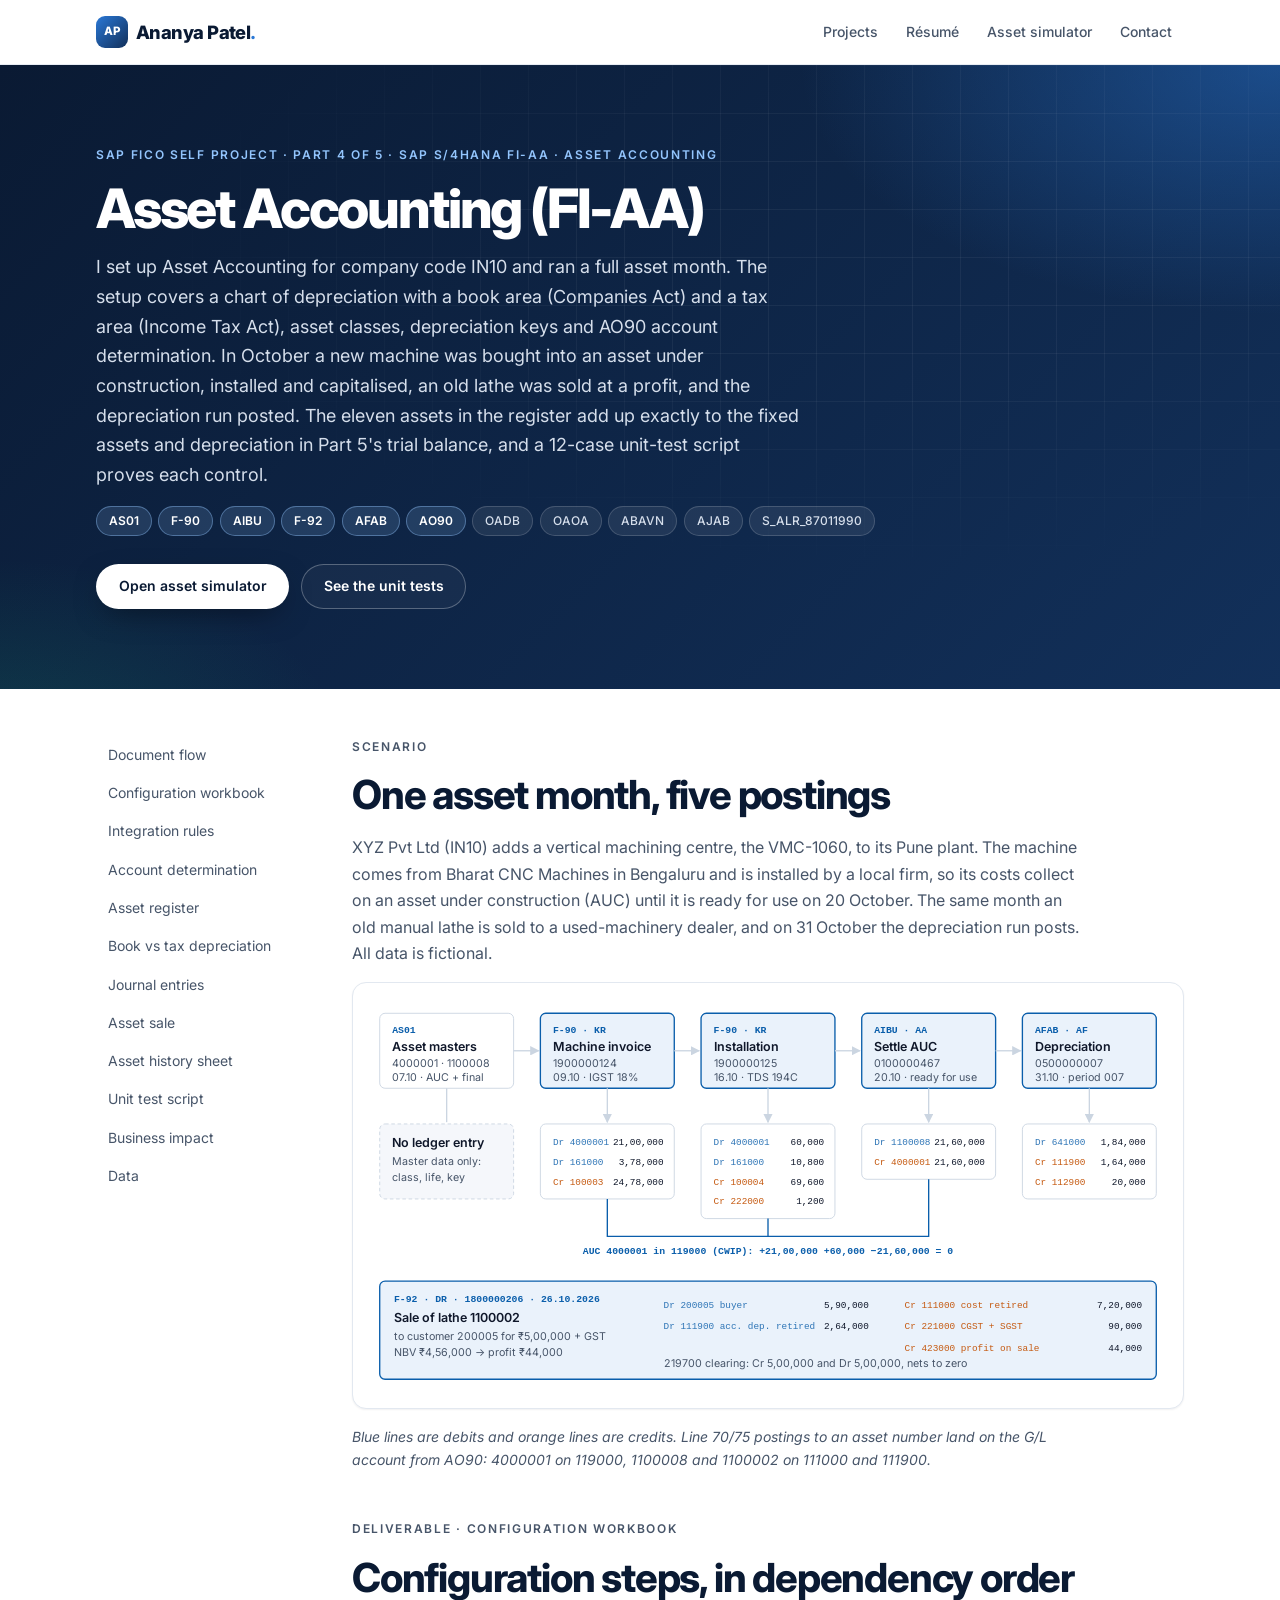
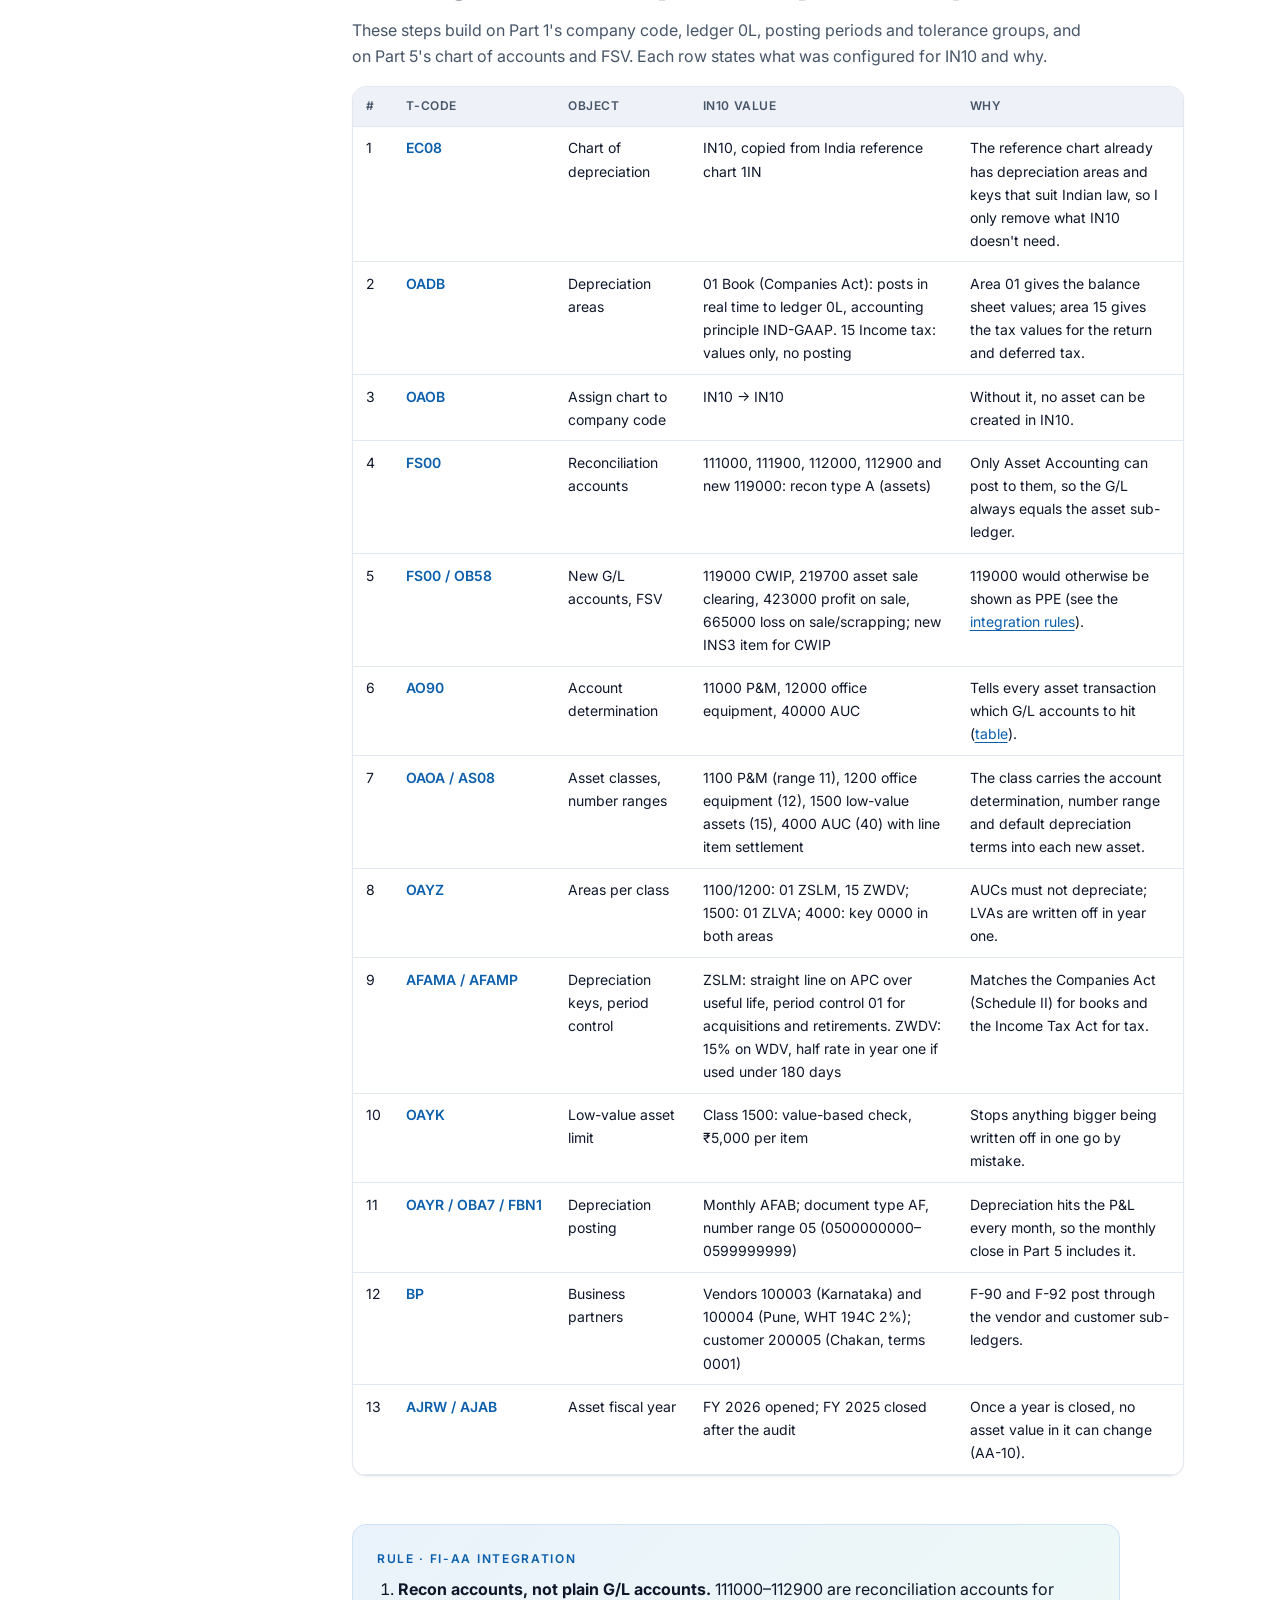
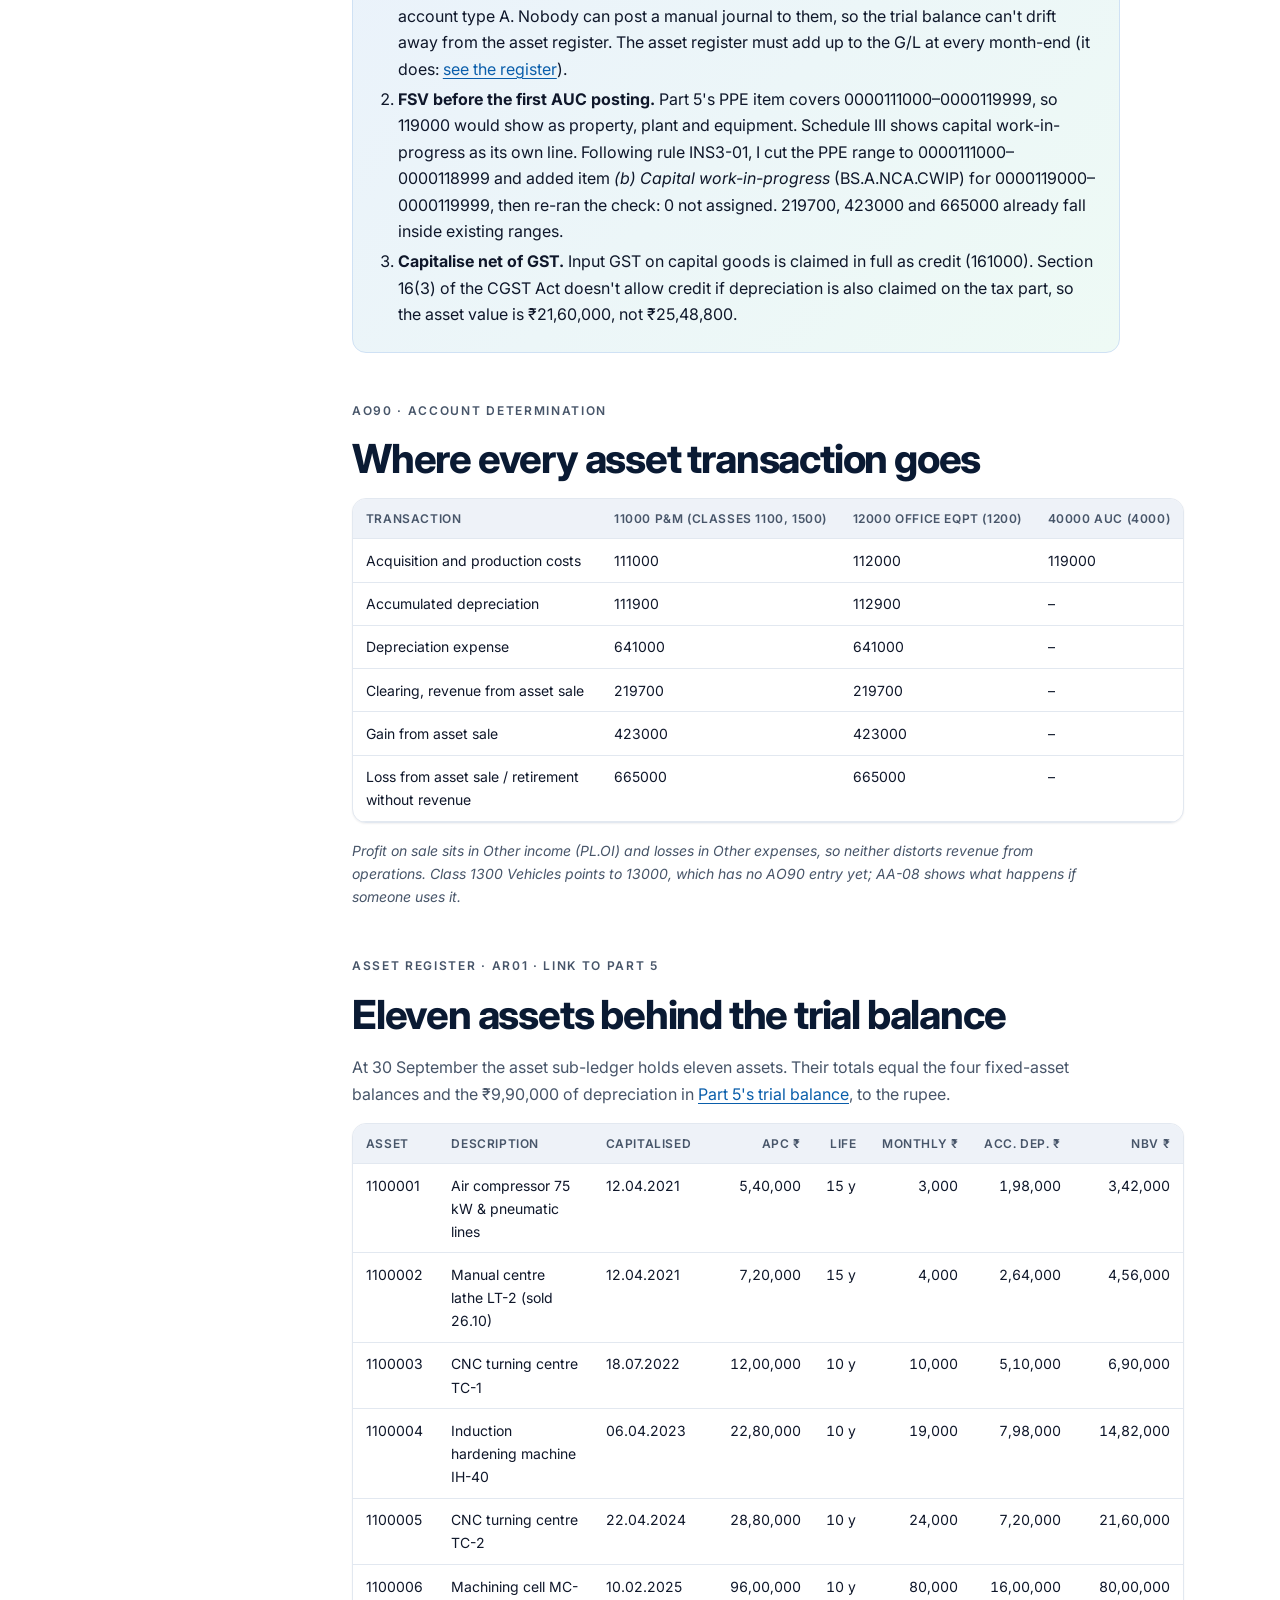
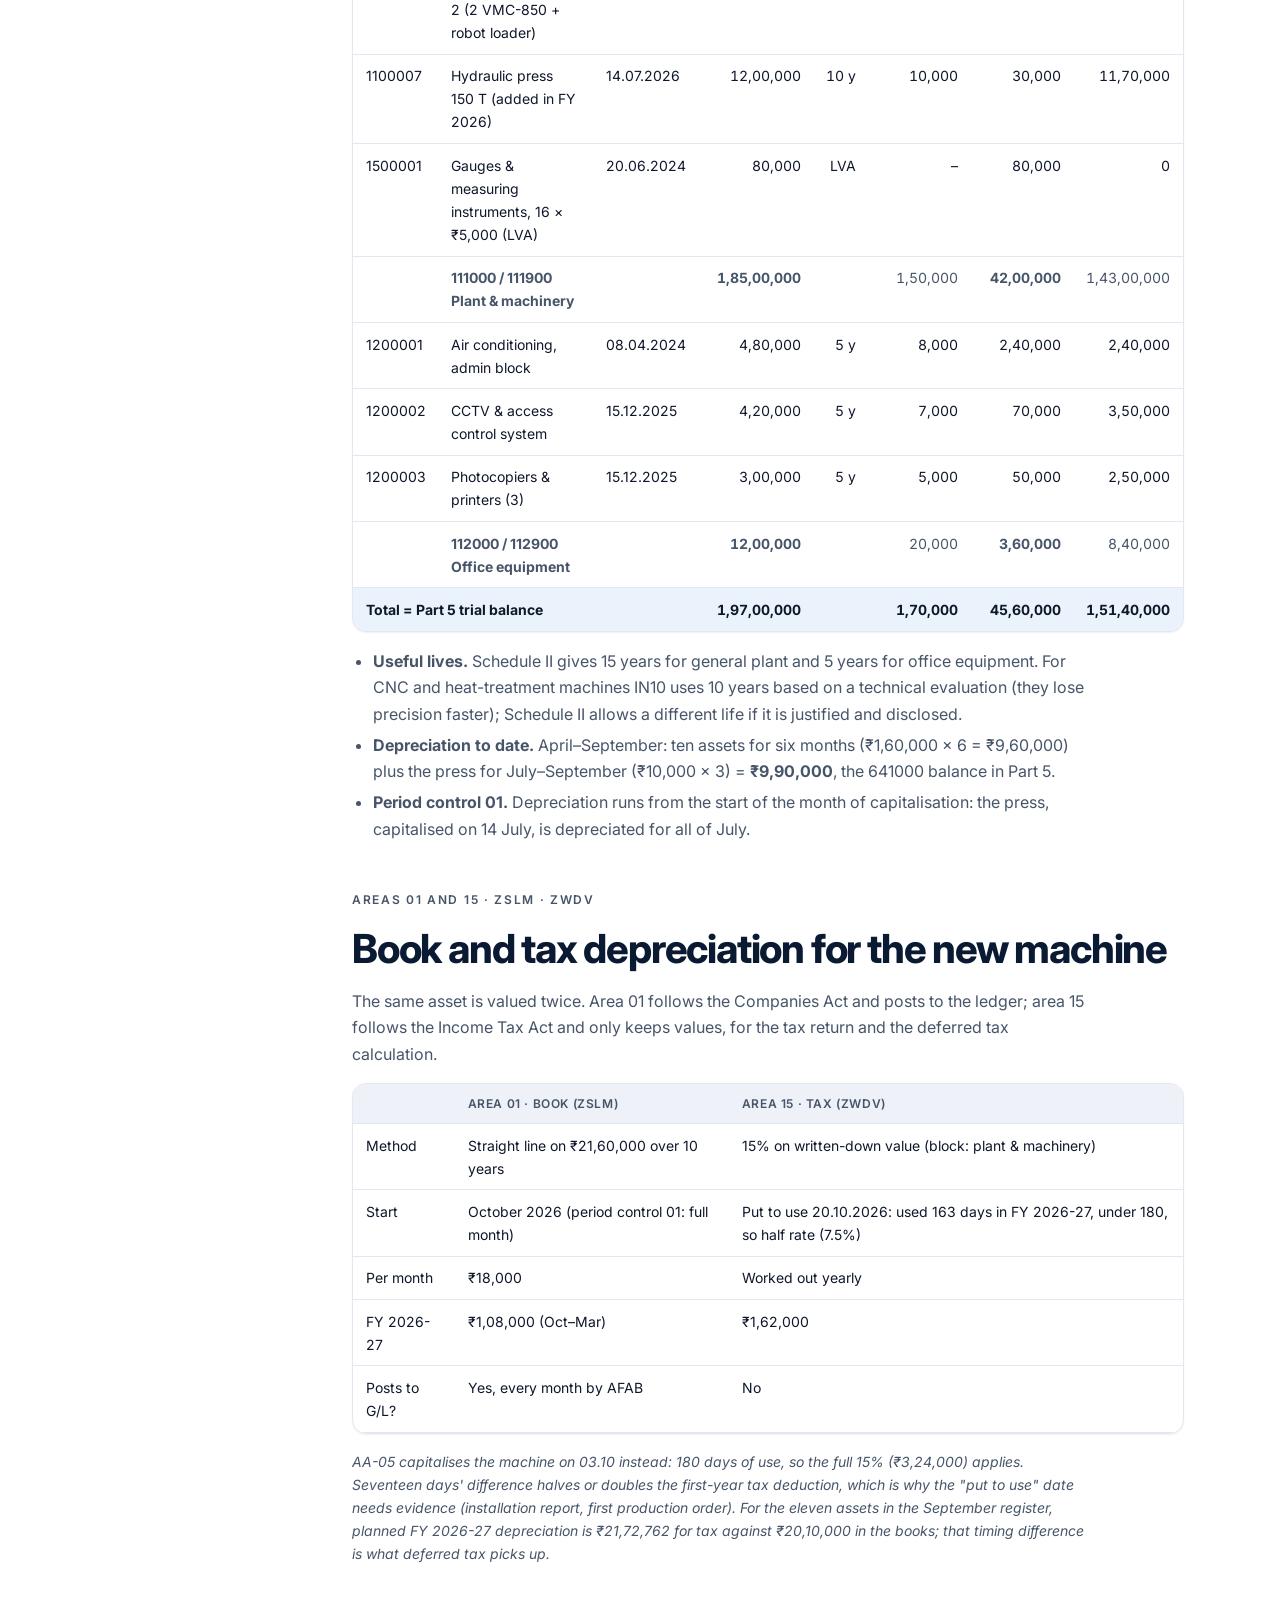
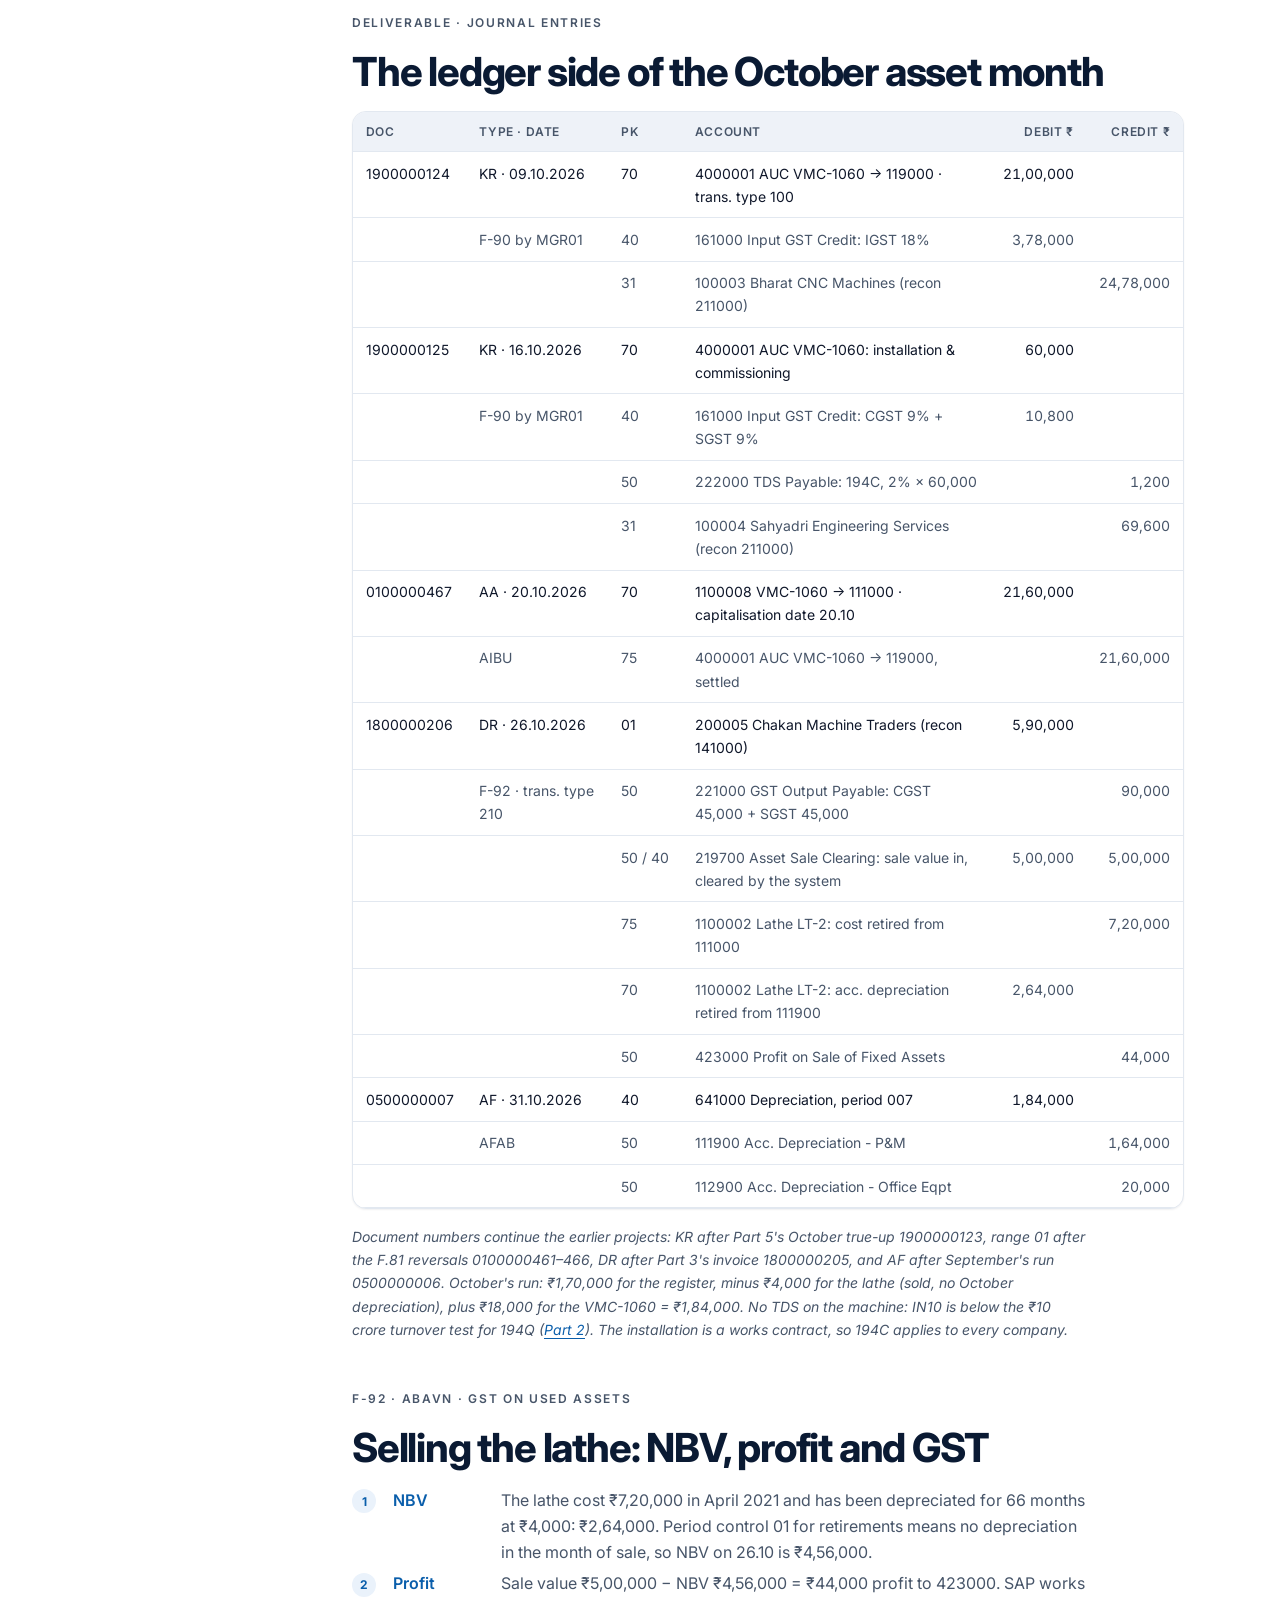
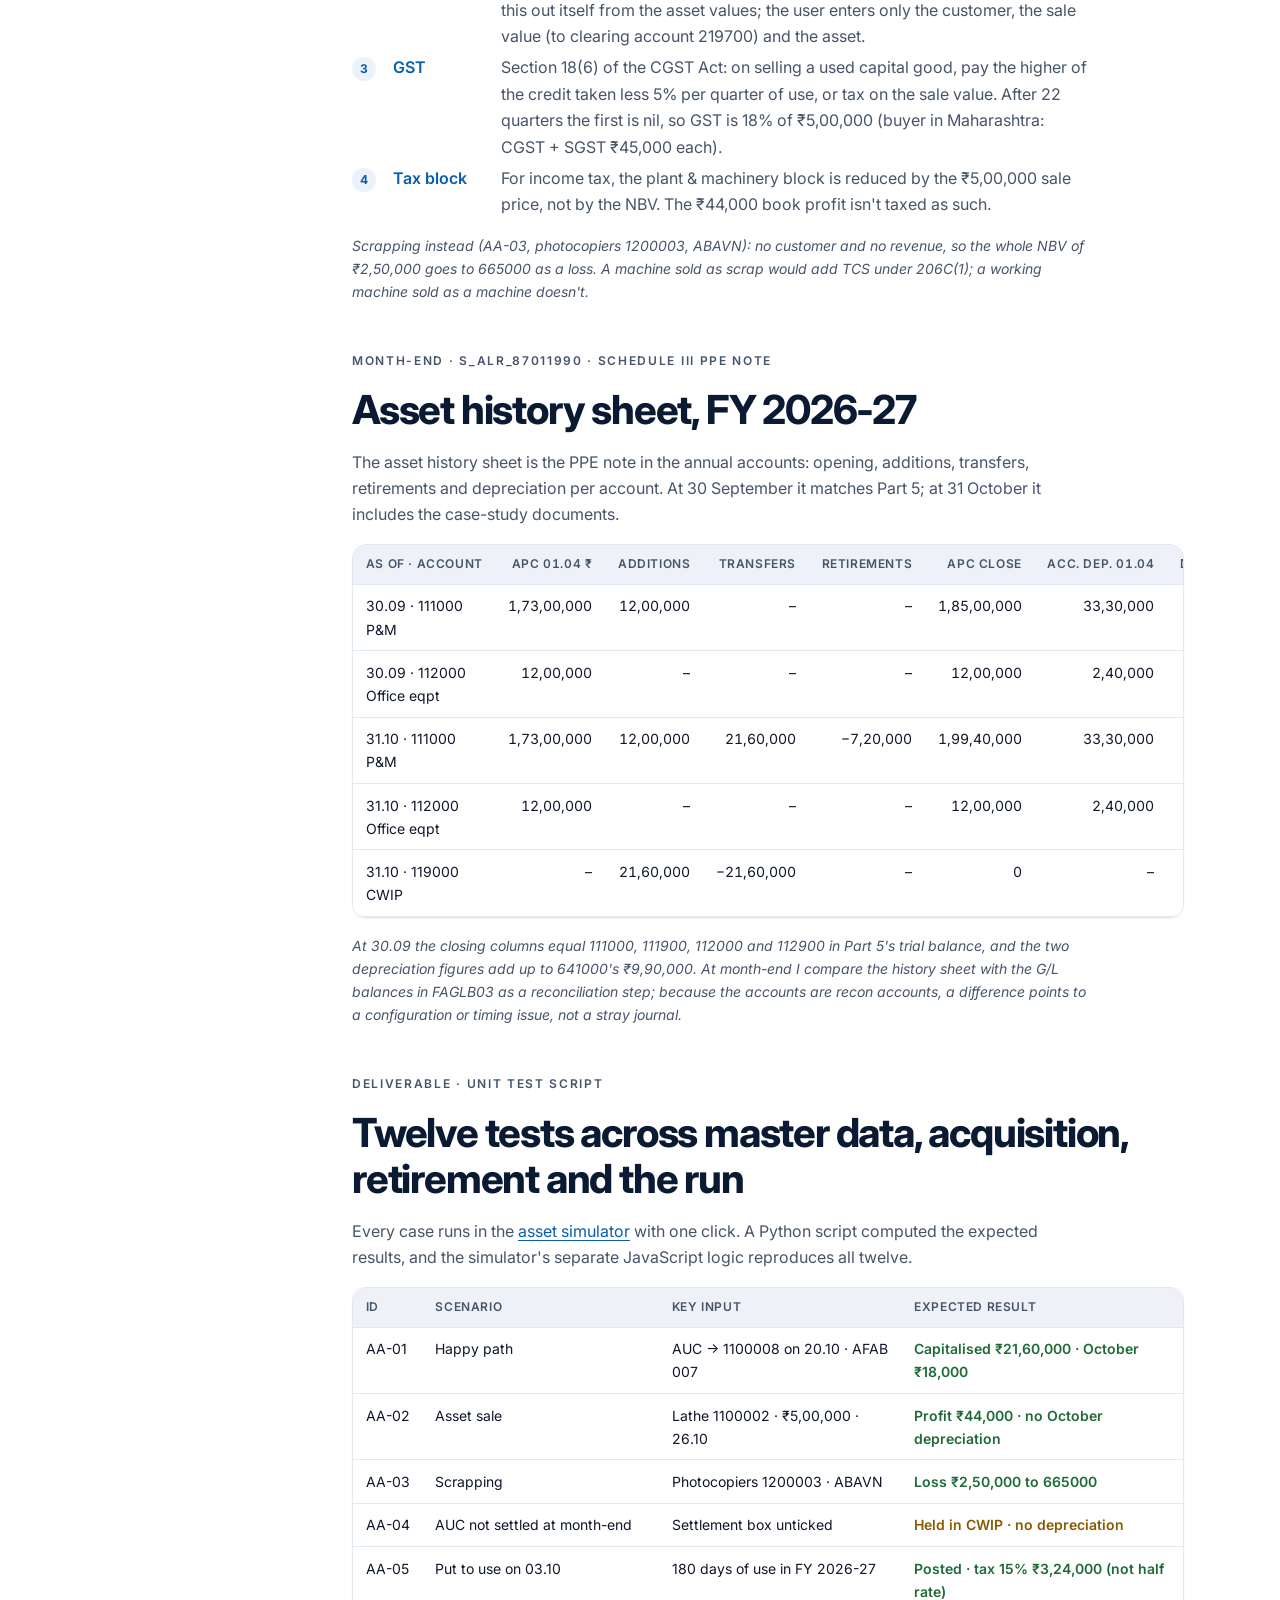
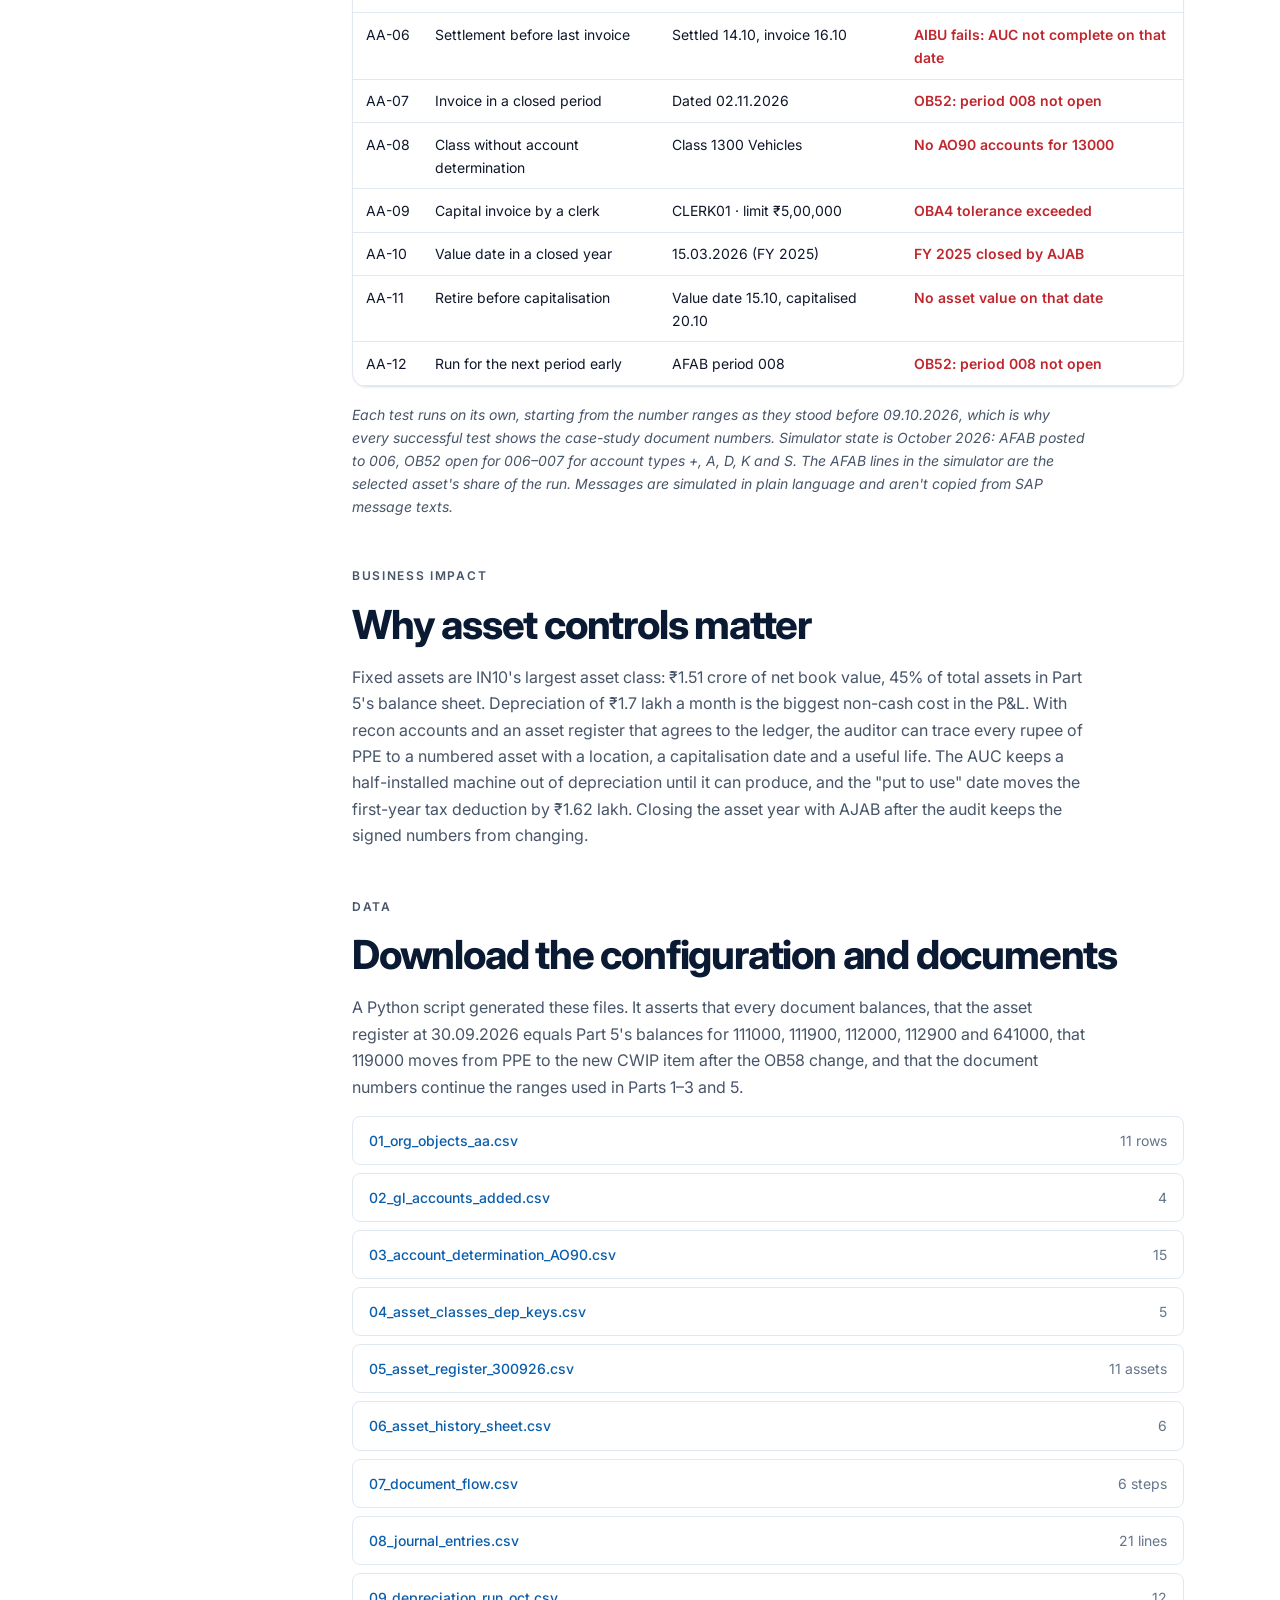
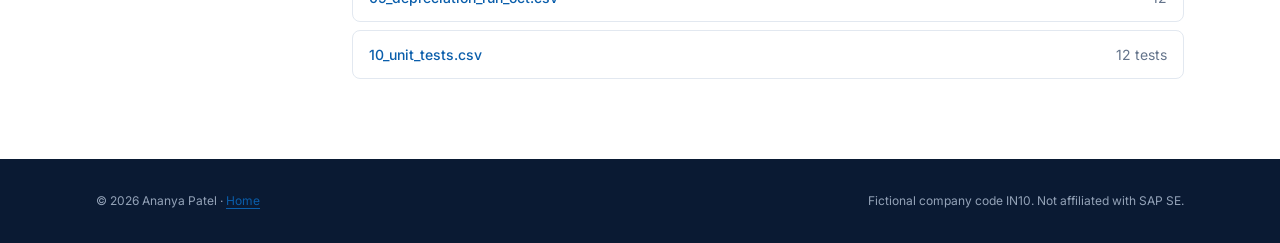
==== commit 81994e13: "Remove interview Q&A sections from case-study pages Co-Authored-By: Claude Opus 5.5 <noreply@anthrop" ====
--- a/projects/asset-accounting/index.html
+++ b/projects/asset-accounting/index.html
@@ -75,7 +75,6 @@
       <a href="#history">Asset history sheet</a>
       <a href="#tests">Unit test script</a>
       <a href="#business">Business impact</a>
-      <a href="#interview">Interview guide</a>
       <a href="#data">Data</a>
     </nav>
 
@@ -373,26 +372,6 @@
       </div>
 
       <!-- ============================================================ -->
-      <div class="cs-section" id="interview">
-        <p class="eyebrow">Interview guide</p>
-        <h2>How I present it in 90 seconds</h2>
-        <ol>
-          <li><b>Scope:</b> "I set up Asset Accounting for company code IN10 and ran an asset month: a machine bought through an AUC and capitalised, an old lathe sold, and the depreciation run."</li>
-          <li><b>Configuration:</b> "Chart of depreciation IN10 from 1IN, with book area 01 posting to the ledger and tax area 15 for the Income Tax Act. Asset classes carry the AO90 account determination, number range and depreciation keys."</li>
-          <li><b>Controls:</b> "The asset accounts are recon accounts, so nobody can post to them by hand. AUCs don't depreciate, OB52 and AJAB guard the dates, and OBA4 decides who can post a ₹24.78 lakh capital invoice."</li>
-          <li><b>Proof:</b> "Twelve unit tests and a simulator. And it ties back: my asset register adds up to the fixed assets and the ₹9.9 lakh of depreciation in the trial balance of my month-end close (Part 5)."</li>
-        </ol>
-        <div class="qa">
-          <details><summary>What is a depreciation area?</summary><p>A separate valuation of the same asset. Area 01 is the book value under the Companies Act and posts to the G/L; area 15 holds Income Tax Act values without posting. Each area has its own key, useful life and values.</p></details>
-          <details><summary>Why use an asset under construction?</summary><p>While a machine is being installed, its costs aren't depreciable yet. Posting them to an AUC (depreciation key 0000, shown as capital work-in-progress) collects them in one place. IN10's AUC class manages line items, so when the machine is ready for use I enter a distribution rule in AIAB and settle with AIBU; depreciation on the final asset starts from that date. An AUC without line items would be moved with a transfer (ABUMN) instead.</p></details>
-          <details><summary>What does AO90 control?</summary><p>For each account determination key it gives the G/L accounts for APC, accumulated depreciation, depreciation expense, and gains, losses and clearing on retirement. The asset class points to the key.</p></details>
-          <details><summary>How is the gain or loss on a sale calculated?</summary><p>Sale value minus NBV on the value date. SAP retires the APC and accumulated depreciation (with depreciation up to the value date according to period control), compares them with the revenue and posts the difference to the gain or loss account.</p></details>
-          <details><summary>What happens in the year-end asset close?</summary><p>AJRW opens the new asset fiscal year and carries values forward; it runs at the start of the year. AJAB closes the old year after the audit, so no posting can change it. Before AJAB: all AFAB runs posted, no AUC settlements pending, and the history sheet reconciled with the G/L.</p></details>
-          <details><summary>Why can't you post to 111000 with FB50?</summary><p>It's a reconciliation account for account type A. Postings must come from Asset Accounting with an asset number, which keeps the sub-ledger and the G/L equal.</p></details>
-        </div>
-      </div>
-
-      <!-- ============================================================ -->
       <div class="cs-section" id="data">
         <p class="eyebrow">Data</p>
         <h2>Download the configuration and documents</h2>
